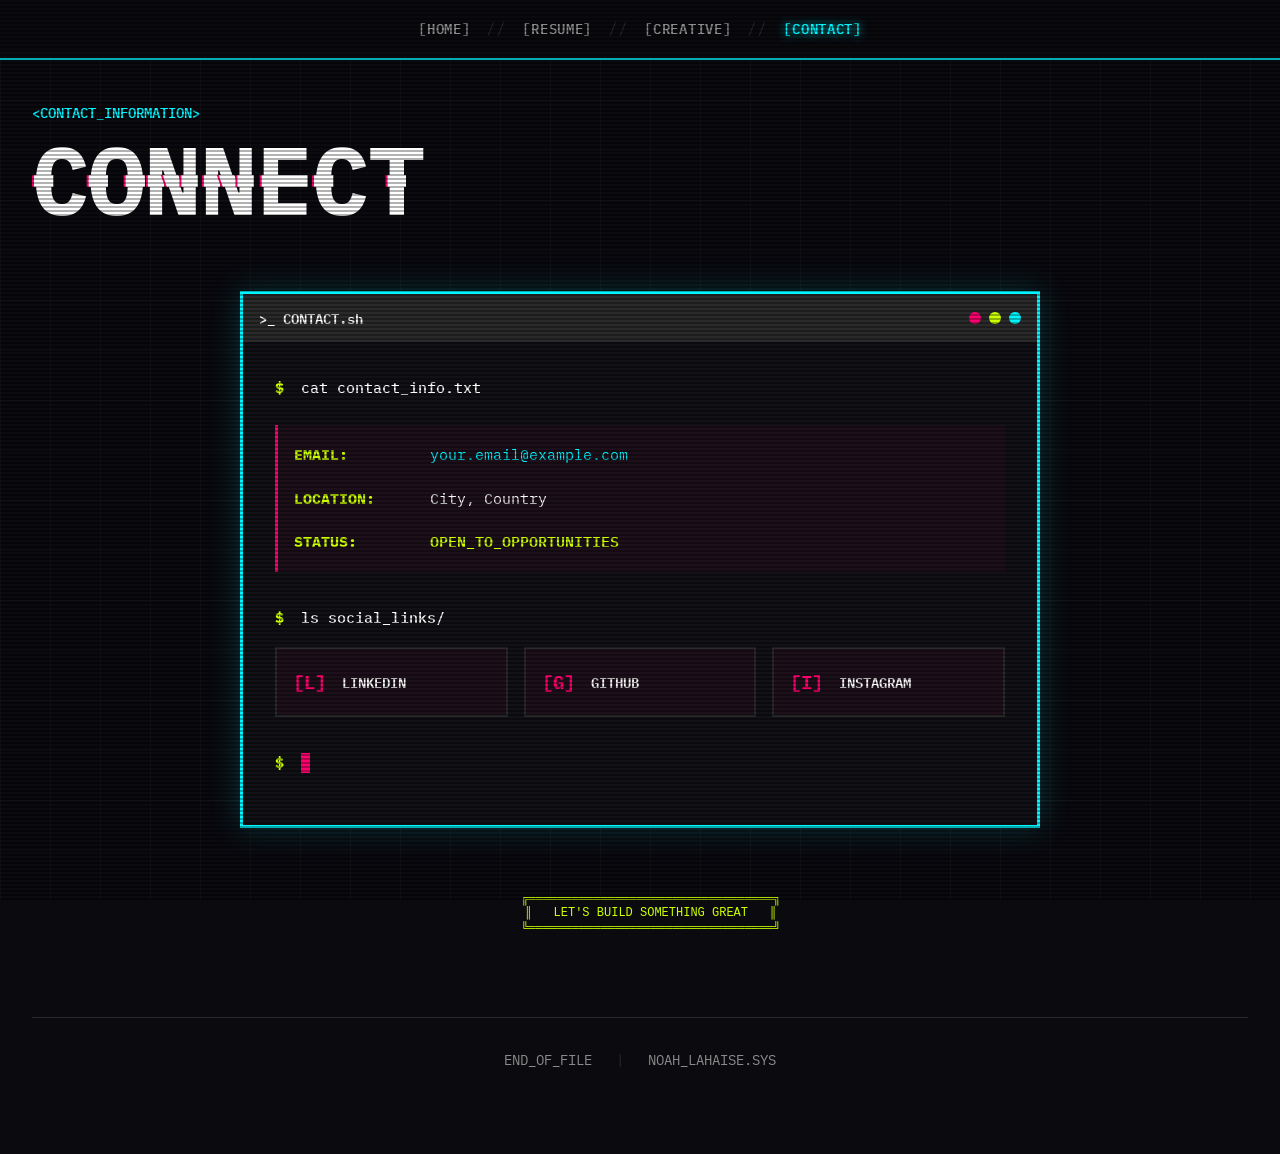
==== contact.html @ 426ea219 "Complete website redesign with Glitch Brutalism aesthetic DESIGN DIRECTION: - Bold fusion of brutali" ====
<!DOCTYPE html>
<html lang="en">
<head>
    <meta charset="UTF-8">
    <meta name="viewport" content="width=device-width, initial-scale=1.0">
    <meta name="description" content="Contact - Noah LaHaise">
    <title>CONTACT.SYS // NOAH_LAHAISE</title>
    <link rel="stylesheet" href="css/style.css">
    <link rel="preconnect" href="https://fonts.googleapis.com">
    <link rel="preconnect" href="https://fonts.gstatic.com" crossorigin>
    <link href="https://fonts.googleapis.com/css2?family=IBM+Plex+Mono:wght@400;500;600;700&display=swap" rel="stylesheet">
</head>
<body class="contact-page">
    <!-- Scanline Overlay -->
    <div class="scanlines"></div>

    <!-- Grid Background -->
    <div class="grid-bg"></div>

    <!-- Navigation Bar -->
    <nav class="top-nav">
        <a href="index.html" class="nav-link">[HOME]</a>
        <span class="nav-sep">//</span>
        <a href="resume.html" class="nav-link">[RESUME]</a>
        <span class="nav-sep">//</span>
        <a href="creative.html" class="nav-link">[CREATIVE]</a>
        <span class="nav-sep">//</span>
        <a href="contact.html" class="nav-link active">[CONTACT]</a>
    </nav>

    <!-- Main Content -->
    <main class="main-container">
        <!-- Page Header -->
        <header class="page-header">
            <div class="header-tag">&lt;CONTACT_INFORMATION&gt;</div>
            <h1 class="page-title glitch-text" data-text="CONNECT">CONNECT</h1>
        </header>

        <!-- Contact Terminal -->
        <section class="contact-terminal">
            <div class="terminal-window">
                <div class="terminal-bar">
                    <span class="terminal-title">&gt;_ CONTACT.sh</span>
                    <div class="terminal-dots">
                        <span></span><span></span><span></span>
                    </div>
                </div>

                <div class="terminal-body">
                    <div class="terminal-line">
                        <span class="prompt">$</span>
                        <span class="command">cat contact_info.txt</span>
                    </div>

                    <div class="contact-data">
                        <div class="data-line">
                            <span class="data-key">EMAIL:</span>
                            <a href="mailto:your.email@example.com" class="data-value link-hover">your.email@example.com</a>
                        </div>

                        <div class="data-line">
                            <span class="data-key">LOCATION:</span>
                            <span class="data-value">City, Country</span>
                        </div>

                        <div class="data-line">
                            <span class="data-key">STATUS:</span>
                            <span class="data-value status-active">OPEN_TO_OPPORTUNITIES</span>
                        </div>
                    </div>

                    <div class="terminal-line spacing">
                        <span class="prompt">$</span>
                        <span class="command">ls social_links/</span>
                    </div>

                    <div class="social-grid">
                        <a href="#" class="social-item">
                            <span class="social-icon">[L]</span>
                            <span class="social-name">LINKEDIN</span>
                        </a>
                        <a href="#" class="social-item">
                            <span class="social-icon">[G]</span>
                            <span class="social-name">GITHUB</span>
                        </a>
                        <a href="#" class="social-item">
                            <span class="social-icon">[I]</span>
                            <span class="social-name">INSTAGRAM</span>
                        </a>
                    </div>

                    <div class="terminal-line spacing">
                        <span class="prompt">$</span>
                        <span class="blinking-cursor">█</span>
                    </div>
                </div>
            </div>
        </section>

        <!-- ASCII Art Footer -->
        <div class="contact-ascii">
            <pre>
   ╔══════════════════════════════════╗
   ║   LET'S BUILD SOMETHING GREAT   ║
   ╚══════════════════════════════════╝
            </pre>
        </div>

        <!-- Footer -->
        <footer class="footer-minimal">
            <span class="footer-text">END_OF_FILE</span>
            <span class="footer-separator">|</span>
            <span class="footer-text">NOAH_LAHAISE.SYS</span>
        </footer>
    </main>

    <script src="js/glitch.js"></script>
    <script src="js/main.js"></script>
</body>
</html>
---- css/style.css ----
/* ============================================
   GLITCH BRUTALISM PORTFOLIO
   Design System: Terminal Aesthetic + Neon Accents
   ============================================ */

/* === RESET & BASE === */
* {
    margin: 0;
    padding: 0;
    box-sizing: border-box;
}

:root {
    /* Neon Color Palette */
    --neon-pink: #FF006E;
    --neon-cyan: #00F5FF;
    --neon-lime: #CCFF00;
    --neon-purple: #9D4EDD;

    /* Base Colors */
    --bg-black: #0a0a0f;
    --bg-dark: #111116;
    --text-white: #FFFFFF;
    --text-gray: #8B8B8B;
    --border-gray: #2A2A2A;

    /* Typography */
    --font-mono: 'IBM Plex Mono', 'Courier New', monospace;
}

html {
    scroll-behavior: smooth;
}

body {
    font-family: var(--font-mono);
    background: var(--bg-black);
    color: var(--text-white);
    line-height: 1.6;
    overflow-x: hidden;
    position: relative;
}

/* === SCANLINE OVERLAY === */
.scanlines {
    position: fixed;
    top: 0;
    left: 0;
    width: 100%;
    height: 100%;
    pointer-events: none;
    z-index: 9999;
    background: linear-gradient(
        to bottom,
        transparent 50%,
        rgba(0, 0, 0, 0.3) 51%
    );
    background-size: 100% 4px;
    animation: scanlineMove 0.5s linear infinite;
}

@keyframes scanlineMove {
    0% { background-position: 0 0; }
    100% { background-position: 0 4px; }
}

/* === GRID BACKGROUND === */
.grid-bg {
    position: fixed;
    top: 0;
    left: 0;
    width: 100%;
    height: 100%;
    z-index: -1;
    background-image:
        linear-gradient(var(--border-gray) 1px, transparent 1px),
        linear-gradient(90deg, var(--border-gray) 1px, transparent 1px);
    background-size: 50px 50px;
    opacity: 0.3;
}

/* === PARTICLES CANVAS === */
#particles {
    position: fixed;
    top: 0;
    left: 0;
    width: 100%;
    height: 100%;
    z-index: -1;
    opacity: 0.4;
}

/* === GLITCH TEXT EFFECT === */
.glitch-text {
    position: relative;
    font-weight: 700;
    letter-spacing: -0.02em;
    animation: glitch-skew 3s infinite;
}

.glitch-text::before,
.glitch-text::after {
    content: attr(data-text);
    position: absolute;
    top: 0;
    left: 0;
    width: 100%;
    height: 100%;
}

.glitch-text::before {
    left: 2px;
    text-shadow: -2px 0 var(--neon-cyan);
    clip: rect(44px, 450px, 56px, 0);
    animation: glitch-anim 5s infinite linear alternate-reverse;
}

.glitch-text::after {
    left: -2px;
    text-shadow: -2px 0 var(--neon-pink);
    clip: rect(44px, 450px, 56px, 0);
    animation: glitch-anim2 5s infinite linear alternate-reverse;
}

@keyframes glitch-anim {
    0% { clip: rect(20px, 9999px, 80px, 0); }
    5% { clip: rect(30px, 9999px, 90px, 0); }
    10% { clip: rect(10px, 9999px, 100px, 0); }
    15% { clip: rect(50px, 9999px, 60px, 0); }
    20% { clip: rect(70px, 9999px, 30px, 0); }
    25% { clip: rect(40px, 9999px, 85px, 0); }
    30% { clip: rect(90px, 9999px, 20px, 0); }
    35% { clip: rect(15px, 9999px, 95px, 0); }
    40% { clip: rect(75px, 9999px, 45px, 0); }
    45% { clip: rect(25px, 9999px, 70px, 0); }
    50% { clip: rect(60px, 9999px, 15px, 0); }
    55% { clip: rect(35px, 9999px, 80px, 0); }
    60% { clip: rect(85px, 9999px, 25px, 0); }
    65% { clip: rect(5px, 9999px, 95px, 0); }
    70% { clip: rect(65px, 9999px, 40px, 0); }
    75% { clip: rect(45px, 9999px, 75px, 0); }
    80% { clip: rect(95px, 9999px, 10px, 0); }
    85% { clip: rect(55px, 9999px, 50px, 0); }
    90% { clip: rect(20px, 9999px, 85px, 0); }
    95% { clip: rect(80px, 9999px, 35px, 0); }
    100% { clip: rect(10px, 9999px, 90px, 0); }
}

@keyframes glitch-anim2 {
    0% { clip: rect(80px, 9999px, 10px, 0); }
    5% { clip: rect(50px, 9999px, 70px, 0); }
    10% { clip: rect(90px, 9999px, 30px, 0); }
    15% { clip: rect(20px, 9999px, 85px, 0); }
    20% { clip: rect(60px, 9999px, 45px, 0); }
    25% { clip: rect(35px, 9999px, 75px, 0); }
    30% { clip: rect(75px, 9999px, 20px, 0); }
    35% { clip: rect(40px, 9999px, 65px, 0); }
    40% { clip: rect(10px, 9999px, 95px, 0); }
    45% { clip: rect(70px, 9999px, 35px, 0); }
    50% { clip: rect(25px, 9999px, 80px, 0); }
    55% { clip: rect(85px, 9999px, 15px, 0); }
    60% { clip: rect(45px, 9999px, 60px, 0); }
    65% { clip: rect(95px, 9999px, 25px, 0); }
    70% { clip: rect(30px, 9999px, 70px, 0); }
    75% { clip: rect(65px, 9999px, 40px, 0); }
    80% { clip: rect(15px, 9999px, 90px, 0); }
    85% { clip: rect(55px, 9999px, 50px, 0); }
    90% { clip: rect(85px, 9999px, 20px, 0); }
    95% { clip: rect(40px, 9999px, 75px, 0); }
    100% { clip: rect(70px, 9999px, 30px, 0); }
}

@keyframes glitch-skew {
    0% { transform: skew(0deg); }
    10% { transform: skew(0deg); }
    15% { transform: skew(-2deg); }
    20% { transform: skew(0deg); }
    95% { transform: skew(0deg); }
    96% { transform: skew(1deg); }
    97% { transform: skew(-1deg); }
    98% { transform: skew(2deg); }
    99%, 100% { transform: skew(0deg); }
}

/* === NAVIGATION === */
.top-nav {
    position: fixed;
    top: 0;
    left: 0;
    width: 100%;
    background: rgba(10, 10, 15, 0.95);
    border-bottom: 2px solid var(--neon-cyan);
    padding: 1rem 2rem;
    z-index: 1000;
    backdrop-filter: blur(10px);
    display: flex;
    justify-content: center;
    gap: 1rem;
    flex-wrap: wrap;
}

.nav-link {
    color: var(--text-gray);
    text-decoration: none;
    font-weight: 600;
    font-size: 0.9rem;
    transition: color 0.1s linear;
    letter-spacing: 0.05em;
}

.nav-link:hover {
    color: var(--neon-pink);
    text-shadow: 0 0 10px var(--neon-pink);
}

.nav-link.active {
    color: var(--neon-cyan);
    text-shadow: 0 0 10px var(--neon-cyan);
}

.nav-sep {
    color: var(--border-gray);
    user-select: none;
}

/* === MAIN CONTAINER === */
.main-container {
    max-width: 1400px;
    margin: 0 auto;
    padding: 100px 2rem 50px;
    min-height: 100vh;
}

/* === HOME PAGE === */

/* ASCII Header */
.ascii-header {
    text-align: center;
    margin-bottom: 3rem;
    animation: fadeInDown 0.6s ease-out;
}

.ascii-art {
    color: var(--neon-cyan);
    font-size: 0.75rem;
    line-height: 1.2;
    opacity: 0.7;
}

@keyframes fadeInDown {
    from {
        opacity: 0;
        transform: translateY(-20px);
    }
    to {
        opacity: 1;
        transform: translateY(0);
    }
}

/* Hero Section */
.hero {
    text-align: center;
    margin-bottom: 5rem;
    animation: fadeInUp 0.8s ease-out 0.2s backwards;
}

.hero h1 {
    font-size: clamp(3rem, 10vw, 8rem);
    line-height: 1;
    margin-bottom: 1.5rem;
    color: var(--text-white);
    font-weight: 700;
    letter-spacing: -0.03em;
}

.subtitle-container {
    display: flex;
    justify-content: center;
    align-items: center;
    gap: 1rem;
    margin-bottom: 3rem;
    flex-wrap: wrap;
}

.subtitle {
    font-size: clamp(1rem, 2vw, 1.5rem);
    color: var(--text-gray);
    font-weight: 500;
}

.glitch-subtitle:nth-child(1) {
    color: var(--neon-pink);
}

.glitch-subtitle:nth-child(3) {
    color: var(--neon-lime);
}

.separator {
    color: var(--neon-cyan);
    font-weight: 700;
}

@keyframes fadeInUp {
    from {
        opacity: 0;
        transform: translateY(30px);
    }
    to {
        opacity: 1;
        transform: translateY(0);
    }
}

/* Bio Terminal */
.bio-terminal {
    max-width: 900px;
    margin: 0 auto 4rem;
    background: var(--bg-dark);
    border: 2px solid var(--border-gray);
    box-shadow: 0 0 20px rgba(255, 0, 110, 0.1);
    animation: fadeInUp 1s ease-out 0.4s backwards;
}

.terminal-header, .terminal-bar {
    background: var(--border-gray);
    padding: 0.75rem 1rem;
    display: flex;
    justify-content: space-between;
    align-items: center;
    border-bottom: 1px solid var(--border-gray);
}

.terminal-title {
    color: var(--text-white);
    font-size: 0.9rem;
    font-weight: 600;
}

.terminal-dots {
    display: flex;
    gap: 0.5rem;
}

.terminal-dots span {
    width: 12px;
    height: 12px;
    border-radius: 50%;
    background: var(--neon-pink);
}

.terminal-dots span:nth-child(2) {
    background: var(--neon-lime);
}

.terminal-dots span:nth-child(3) {
    background: var(--neon-cyan);
}

.terminal-content, .terminal-body {
    padding: 2rem;
    font-size: 0.95rem;
    line-height: 1.8;
}

.terminal-content p, .terminal-body p {
    margin-bottom: 1rem;
    color: var(--text-gray);
}

.prompt {
    color: var(--neon-lime);
    margin-right: 0.5rem;
    font-weight: 700;
}

.highlight {
    color: var(--neon-cyan);
    font-weight: 600;
}

.cursor-line {
    margin-top: 1.5rem;
}

.blinking-cursor {
    color: var(--neon-pink);
    animation: blink 1s step-end infinite;
}

@keyframes blink {
    0%, 50% { opacity: 1; }
    51%, 100% { opacity: 0; }
}

/* Navigation Grid */
.nav-grid {
    display: grid;
    grid-template-columns: repeat(auto-fit, minmax(320px, 1fr));
    gap: 2rem;
    margin-bottom: 4rem;
    animation: fadeInUp 1.2s ease-out 0.6s backwards;
}

.nav-block {
    background: var(--bg-dark);
    border: 3px solid var(--border-gray);
    padding: 2rem;
    position: relative;
    overflow: hidden;
    transition: all 0.2s linear;
    text-decoration: none;
    display: block;
}

.nav-block:hover {
    border-color: var(--neon-pink);
    transform: translate(-4px, -4px);
    box-shadow: 4px 4px 0 var(--neon-pink);
}

.nav-block:hover .block-glitch {
    opacity: 0.1;
}

.block-header {
    display: flex;
    justify-content: space-between;
    margin-bottom: 1.5rem;
    font-size: 0.85rem;
}

.block-number {
    color: var(--neon-cyan);
    font-weight: 700;
}

.block-status {
    color: var(--neon-lime);
    font-weight: 600;
}

.block-title {
    font-size: 2rem;
    line-height: 1.2;
    margin-bottom: 1rem;
    color: var(--text-white);
    font-weight: 700;
}

.block-desc {
    color: var(--text-gray);
    font-size: 0.95rem;
    margin-bottom: 2rem;
}

.block-footer {
    display: flex;
    justify-content: flex-end;
}

.block-cmd {
    color: var(--neon-pink);
    font-weight: 600;
    font-size: 0.9rem;
}

.block-glitch {
    position: absolute;
    top: 0;
    left: 0;
    width: 100%;
    height: 100%;
    background: linear-gradient(90deg, transparent 0%, var(--neon-cyan) 50%, transparent 100%);
    opacity: 0;
    transition: opacity 0.3s;
}

/* Footer */
.footer-minimal {
    text-align: center;
    padding: 2rem 0;
    border-top: 1px solid var(--border-gray);
    color: var(--text-gray);
    font-size: 0.85rem;
    margin-top: 4rem;
}

.footer-separator {
    margin: 0 1rem;
    color: var(--border-gray);
}

/* === RESUME PAGE === */

.page-header {
    margin-bottom: 4rem;
    animation: fadeInUp 0.6s ease-out;
}

.header-tag {
    color: var(--neon-cyan);
    font-size: 0.9rem;
    margin-bottom: 0.5rem;
    font-weight: 600;
}

.page-title {
    font-size: clamp(3rem, 8vw, 6rem);
    line-height: 1;
    color: var(--text-white);
    margin-bottom: 1rem;
}

/* Data Sections */
.data-section {
    margin-bottom: 4rem;
    animation: fadeInUp 0.8s ease-out backwards;
    animation-delay: calc(var(--index, 0) * 0.1s);
}

.data-section:nth-child(2) { --index: 1; }
.data-section:nth-child(3) { --index: 2; }
.data-section:nth-child(4) { --index: 3; }
.data-section:nth-child(5) { --index: 4; }

.section-label {
    display: flex;
    align-items: center;
    gap: 1rem;
    margin-bottom: 2rem;
}

.label-text {
    color: var(--neon-pink);
    font-weight: 700;
    font-size: 1.1rem;
    white-space: nowrap;
}

.label-counter {
    color: var(--neon-cyan);
    font-weight: 600;
    font-size: 0.9rem;
    white-space: nowrap;
}

.label-line {
    flex: 1;
    height: 2px;
    background: var(--border-gray);
}

/* Data Blocks */
.data-block {
    margin-bottom: 2.5rem;
    padding-left: 2rem;
    border-left: 2px solid var(--border-gray);
    position: relative;
}

.data-block::before {
    content: '';
    position: absolute;
    left: -5px;
    top: 0;
    width: 8px;
    height: 8px;
    background: var(--neon-cyan);
    transform: rotate(45deg);
}

.data-header {
    display: flex;
    justify-content: space-between;
    align-items: flex-start;
    margin-bottom: 0.75rem;
    flex-wrap: wrap;
    gap: 1rem;
}

.data-title {
    font-size: 1.3rem;
    color: var(--text-white);
    font-weight: 700;
}

.data-date {
    color: var(--neon-lime);
    font-size: 0.9rem;
    font-weight: 600;
}

.data-company {
    color: var(--neon-pink);
    font-size: 1.05rem;
    font-weight: 600;
    margin-bottom: 1rem;
}

.data-meta {
    color: var(--text-gray);
    margin-top: 0.5rem;
    font-size: 0.95rem;
}

.data-list {
    list-style: none;
    margin-top: 1rem;
}

.data-list li {
    margin-bottom: 0.75rem;
    color: var(--text-gray);
    display: flex;
    gap: 0.75rem;
}

.list-marker {
    color: var(--neon-cyan);
    font-weight: 700;
    flex-shrink: 0;
}

.data-description {
    color: var(--text-gray);
    margin-bottom: 1rem;
    line-height: 1.8;
}

.tech-stack {
    margin-top: 1rem;
    font-size: 0.95rem;
}

.tech-label {
    color: var(--text-white);
    font-weight: 700;
    margin-right: 0.5rem;
}

.tech-items {
    color: var(--neon-cyan);
    font-weight: 500;
}

.data-border {
    width: 50px;
    height: 2px;
    background: var(--neon-pink);
    margin-top: 1.5rem;
}

/* Skills Matrix */
.skills-matrix {
    display: grid;
    grid-template-columns: repeat(auto-fit, minmax(280px, 1fr));
    gap: 2rem;
    padding-left: 2rem;
}

.skill-col {
    background: var(--bg-dark);
    border: 2px solid var(--border-gray);
    padding: 1.5rem;
}

.skill-header {
    color: var(--neon-cyan);
    font-weight: 700;
    font-size: 1rem;
    margin-bottom: 1rem;
    border-bottom: 2px solid var(--border-gray);
    padding-bottom: 0.75rem;
}

.skill-tags {
    display: flex;
    flex-wrap: wrap;
    gap: 0.75rem;
}

.skill-tag {
    background: transparent;
    border: 1px solid var(--neon-pink);
    color: var(--neon-pink);
    padding: 0.4rem 0.8rem;
    font-size: 0.85rem;
    font-weight: 500;
    transition: all 0.2s linear;
}

.skill-tag:hover {
    background: var(--neon-pink);
    color: var(--bg-black);
    transform: translate(-2px, -2px);
    box-shadow: 2px 2px 0 var(--neon-cyan);
}

/* === CREATIVE PAGE === */

.gallery-section {
    margin-bottom: 5rem;
    animation: fadeInUp 0.8s ease-out backwards;
}

.gallery-section:nth-child(3) {
    animation-delay: 0.2s;
}

.gallery-container {
    position: relative;
    width: 100%;
    max-width: 1200px;
    aspect-ratio: 2 / 1;
    background: var(--bg-dark);
    border: 3px solid var(--border-gray);
    overflow: hidden;
}

.gallery-slide {
    position: absolute;
    top: 0;
    left: 0;
    width: 100%;
    height: 100%;
    opacity: 0;
    transition: opacity 0.3s linear;
    pointer-events: none;
}

.gallery-slide.active {
    opacity: 1;
    pointer-events: auto;
}

.gallery-slide img {
    width: 100%;
    height: 100%;
    object-fit: cover;
    display: block;
}

.slide-overlay {
    position: absolute;
    bottom: 0;
    left: 0;
    right: 0;
    background: linear-gradient(to top, rgba(10, 10, 15, 0.95) 0%, transparent 100%);
    padding: 2rem;
    transform: translateY(0);
    transition: transform 0.3s;
}

.gallery-slide:hover .slide-overlay {
    transform: translateY(0);
}

.overlay-content {
    position: relative;
    z-index: 2;
}

.overlay-title {
    font-size: 1.5rem;
    color: var(--neon-cyan);
    margin-bottom: 0.75rem;
    font-weight: 700;
}

.overlay-desc {
    color: var(--text-gray);
    font-size: 0.95rem;
    line-height: 1.6;
}

.overlay-glitch {
    position: absolute;
    top: 0;
    left: 0;
    right: 0;
    bottom: 0;
    background: var(--neon-pink);
    opacity: 0;
    mix-blend-mode: color;
    pointer-events: none;
}

.gallery-slide:hover .overlay-glitch {
    animation: glitchPulse 0.5s;
}

@keyframes glitchPulse {
    0%, 100% { opacity: 0; }
    50% { opacity: 0.1; }
}

/* Gallery Controls */
.gallery-arrow {
    position: absolute;
    top: 50%;
    transform: translateY(-50%);
    background: rgba(10, 10, 15, 0.8);
    border: 2px solid var(--neon-pink);
    color: var(--neon-pink);
    width: 50px;
    height: 50px;
    display: flex;
    align-items: center;
    justify-content: center;
    cursor: pointer;
    font-size: 1.5rem;
    font-weight: 700;
    transition: all 0.2s linear;
    z-index: 10;
}

.gallery-arrow:hover {
    background: var(--neon-pink);
    color: var(--bg-black);
    transform: translateY(-50%) scale(1.1);
}

.arrow-prev {
    left: 1rem;
}

.arrow-next {
    right: 1rem;
}

.gallery-indicators {
    position: absolute;
    bottom: 1rem;
    left: 50%;
    transform: translateX(-50%);
    display: flex;
    gap: 0.75rem;
    z-index: 10;
}

.indicator {
    width: 12px;
    height: 12px;
    background: var(--border-gray);
    border: 2px solid var(--neon-cyan);
    cursor: pointer;
    transition: all 0.2s linear;
}

.indicator:hover {
    background: var(--neon-cyan);
    transform: scale(1.2);
}

.indicator.active {
    background: var(--neon-cyan);
    box-shadow: 0 0 10px var(--neon-cyan);
}

/* === CONTACT PAGE === */

.contact-terminal {
    max-width: 800px;
    margin: 0 auto 4rem;
    animation: fadeInUp 0.8s ease-out;
}

.terminal-window {
    background: var(--bg-dark);
    border: 3px solid var(--neon-cyan);
    box-shadow: 0 0 30px rgba(0, 245, 255, 0.2);
}

.terminal-line {
    margin-bottom: 1rem;
}

.terminal-line.spacing {
    margin-top: 2rem;
}

.command {
    color: var(--text-white);
    font-weight: 500;
}

.contact-data {
    margin: 1.5rem 0;
    padding: 1rem;
    border-left: 3px solid var(--neon-pink);
    background: rgba(255, 0, 110, 0.05);
}

.data-line {
    display: flex;
    gap: 1rem;
    margin-bottom: 1rem;
    align-items: baseline;
}

.data-line:last-child {
    margin-bottom: 0;
}

.data-key {
    color: var(--neon-lime);
    font-weight: 700;
    min-width: 120px;
}

.data-value {
    color: var(--text-white);
    flex: 1;
}

.link-hover {
    color: var(--neon-cyan);
    text-decoration: none;
    position: relative;
}

.link-hover:hover {
    text-shadow: 0 0 10px var(--neon-cyan);
}

.status-active {
    color: var(--neon-lime);
    font-weight: 600;
}

.social-grid {
    display: grid;
    grid-template-columns: repeat(auto-fit, minmax(180px, 1fr));
    gap: 1rem;
    margin: 1rem 0;
}

.social-item {
    display: flex;
    align-items: center;
    gap: 1rem;
    padding: 1rem;
    background: rgba(255, 0, 110, 0.05);
    border: 2px solid var(--border-gray);
    text-decoration: none;
    transition: all 0.2s linear;
}

.social-item:hover {
    border-color: var(--neon-pink);
    transform: translate(-3px, -3px);
    box-shadow: 3px 3px 0 var(--neon-pink);
}

.social-icon {
    color: var(--neon-pink);
    font-weight: 700;
    font-size: 1.2rem;
}

.social-name {
    color: var(--text-white);
    font-weight: 600;
    font-size: 0.9rem;
}

.contact-ascii {
    text-align: center;
    margin: 3rem 0;
    animation: fadeInUp 1s ease-out 0.4s backwards;
}

.contact-ascii pre {
    color: var(--neon-lime);
    font-size: 0.75rem;
    line-height: 1.2;
    display: inline-block;
}

/* === RESPONSIVE === */

@media (max-width: 768px) {
    .main-container {
        padding: 80px 1rem 30px;
    }

    .hero h1 {
        font-size: 3rem;
    }

    .subtitle-container {
        flex-direction: column;
        gap: 0.5rem;
    }

    .nav-grid {
        grid-template-columns: 1fr;
    }

    .skills-matrix {
        grid-template-columns: 1fr;
    }

    .gallery-container {
        aspect-ratio: 1 / 1;
    }

    .gallery-arrow {
        width: 40px;
        height: 40px;
        font-size: 1.2rem;
    }

    .data-header {
        flex-direction: column;
        gap: 0.5rem;
    }

    .page-title {
        font-size: 3rem;
    }

    .block-title {
        font-size: 1.5rem;
    }

    .data-line {
        flex-direction: column;
        gap: 0.25rem;
    }

    .data-key {
        min-width: auto;
    }

    .social-grid {
        grid-template-columns: 1fr;
    }
}

@media (max-width: 480px) {
    .top-nav {
        padding: 0.75rem 1rem;
        font-size: 0.8rem;
    }

    .terminal-content, .terminal-body {
        padding: 1rem;
        font-size: 0.85rem;
    }

    .ascii-art, .contact-ascii pre {
        font-size: 0.6rem;
    }

    .nav-block {
        padding: 1.5rem;
    }
}

/* === UTILITY CLASSES === */

.text-pink { color: var(--neon-pink); }
.text-cyan { color: var(--neon-cyan); }
.text-lime { color: var(--neon-lime); }
.text-purple { color: var(--neon-purple); }
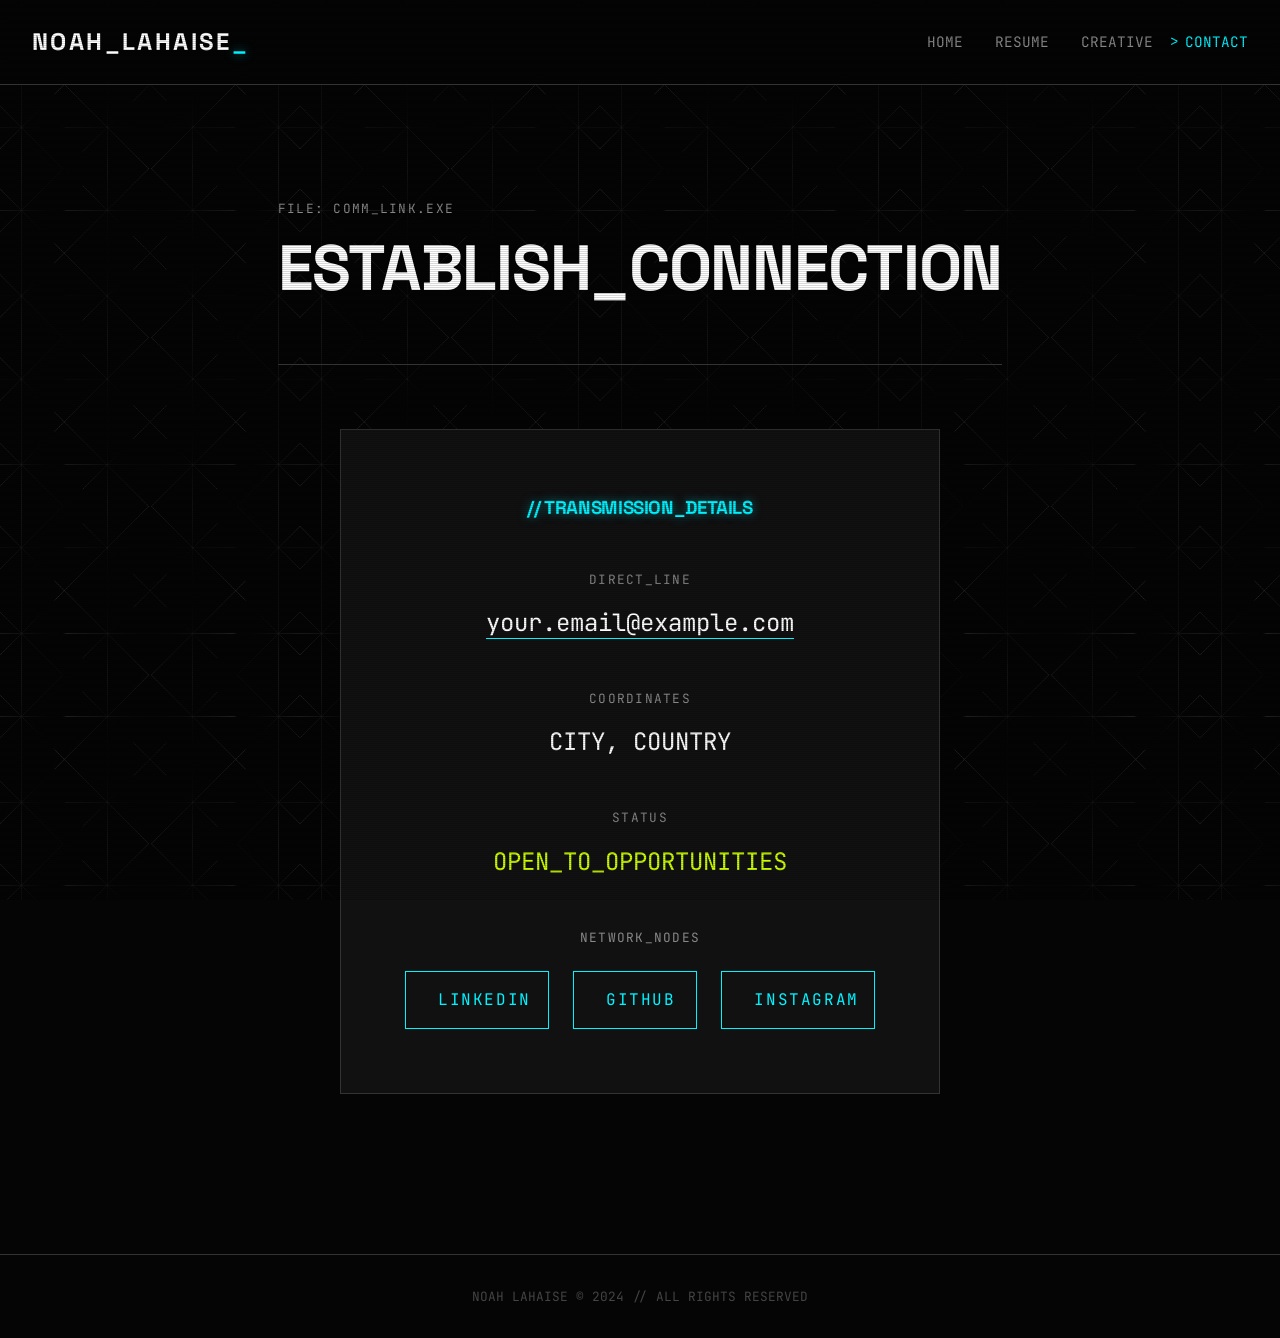
==== commit e86bfad8: "Gemini Website version" ====
--- a/contact.html
+++ b/contact.html
@@ -1,120 +1,85 @@
 <!DOCTYPE html>
 <html lang="en">
+
 <head>
     <meta charset="UTF-8">
     <meta name="viewport" content="width=device-width, initial-scale=1.0">
-    <meta name="description" content="Contact - Noah LaHaise">
-    <title>CONTACT.SYS // NOAH_LAHAISE</title>
+    <meta name="description" content="Noah LaHaise - Contact">
+    <title>CONTACT // NOAH LAHAISE</title>
     <link rel="stylesheet" href="css/style.css">
-    <link rel="preconnect" href="https://fonts.googleapis.com">
-    <link rel="preconnect" href="https://fonts.gstatic.com" crossorigin>
-    <link href="https://fonts.googleapis.com/css2?family=IBM+Plex+Mono:wght@400;500;600;700&display=swap" rel="stylesheet">
 </head>
-<body class="contact-page">
-    <!-- Scanline Overlay -->
-    <div class="scanlines"></div>
 
-    <!-- Grid Background -->
-    <div class="grid-bg"></div>
+<body>
+    <div class="bg-glitch"></div>
 
-    <!-- Navigation Bar -->
-    <nav class="top-nav">
-        <a href="index.html" class="nav-link">[HOME]</a>
-        <span class="nav-sep">//</span>
-        <a href="resume.html" class="nav-link">[RESUME]</a>
-        <span class="nav-sep">//</span>
-        <a href="creative.html" class="nav-link">[CREATIVE]</a>
-        <span class="nav-sep">//</span>
-        <a href="contact.html" class="nav-link active">[CONTACT]</a>
+    <!-- Navigation -->
+    <nav class="navbar">
+        <div class="container">
+            <div class="logo">
+                <a href="index.html">
+                    <h1>NOAH_LAHAISE<span class="text-neon">_</span></h1>
+                </a>
+            </div>
+            <ul class="nav-menu">
+                <li><a href="index.html" class="nav-link">Home</a></li>
+                <li><a href="resume.html" class="nav-link">Resume</a></li>
+                <li><a href="creative.html" class="nav-link">Creative</a></li>
+                <li><a href="contact.html" class="nav-link active">Contact</a></li>
+            </ul>
+        </div>
     </nav>
 
-    <!-- Main Content -->
-    <main class="main-container">
-        <!-- Page Header -->
-        <header class="page-header">
-            <div class="header-tag">&lt;CONTACT_INFORMATION&gt;</div>
-            <h1 class="page-title glitch-text" data-text="CONNECT">CONNECT</h1>
-        </header>
+    <section class="section">
+        <div class="container">
+            <header class="page-header">
+                <span class="mono-label">FILE: COMM_LINK.EXE</span>
+                <h2 class="page-title">ESTABLISH_CONNECTION</h2>
+            </header>
 
-        <!-- Contact Terminal -->
-        <section class="contact-terminal">
-            <div class="terminal-window">
-                <div class="terminal-bar">
-                    <span class="terminal-title">&gt;_ CONTACT.sh</span>
-                    <div class="terminal-dots">
-                        <span></span><span></span><span></span>
+            <div style="display: flex; justify-content: center; align-items: center; min-height: 40vh;">
+
+                <!-- Contact Info Centered -->
+                <div
+                    style="text-align: center; max-width: 600px; background: var(--bg-panel); padding: 4rem; border: 1px solid var(--border-light);">
+                    <h3 class="text-neon" style="margin-bottom: 3rem;">// TRANSMISSION_DETAILS</h3>
+
+                    <div style="margin-bottom: 3rem;">
+                        <p class="mono-label" style="margin-bottom: 1rem;">DIRECT_LINE</p>
+                        <a href="mailto:your.email@example.com" class="text-primary"
+                            style="font-size: 1.5rem; border-bottom: 1px solid var(--neon-cyan);">your.email@example.com</a>
+                    </div>
+
+                    <div style="margin-bottom: 3rem;">
+                        <p class="mono-label" style="margin-bottom: 1rem;">COORDINATES</p>
+                        <p class="text-primary" style="font-size: 1.5rem;">CITY, COUNTRY</p>
+                    </div>
+
+                    <div style="margin-bottom: 3rem;">
+                        <p class="mono-label" style="margin-bottom: 1rem;">STATUS</p>
+                        <p class="text-acid" style="font-size: 1.5rem;">OPEN_TO_OPPORTUNITIES</p>
+                    </div>
+
+                    <div>
+                        <p class="mono-label" style="margin-bottom: 1.5rem;">NETWORK_NODES</p>
+                        <div style="display: flex; gap: 1.5rem; justify-content: center;">
+                            <a href="#" class="btn-cyber">LINKEDIN</a>
+                            <a href="#" class="btn-cyber">GITHUB</a>
+                            <a href="#" class="btn-cyber">INSTAGRAM</a>
+                        </div>
                     </div>
                 </div>
 
-                <div class="terminal-body">
-                    <div class="terminal-line">
-                        <span class="prompt">$</span>
-                        <span class="command">cat contact_info.txt</span>
-                    </div>
+            </div>
+        </div>
+    </section>
 
-                    <div class="contact-data">
-                        <div class="data-line">
-                            <span class="data-key">EMAIL:</span>
-                            <a href="mailto:your.email@example.com" class="data-value link-hover">your.email@example.com</a>
-                        </div>
+    <footer class="footer">
+        <div class="container">
+            <p>NOAH LAHAISE © 2024 // ALL RIGHTS RESERVED</p>
+        </div>
+    </footer>
 
-                        <div class="data-line">
-                            <span class="data-key">LOCATION:</span>
-                            <span class="data-value">City, Country</span>
-                        </div>
-
-                        <div class="data-line">
-                            <span class="data-key">STATUS:</span>
-                            <span class="data-value status-active">OPEN_TO_OPPORTUNITIES</span>
-                        </div>
-                    </div>
-
-                    <div class="terminal-line spacing">
-                        <span class="prompt">$</span>
-                        <span class="command">ls social_links/</span>
-                    </div>
-
-                    <div class="social-grid">
-                        <a href="#" class="social-item">
-                            <span class="social-icon">[L]</span>
-                            <span class="social-name">LINKEDIN</span>
-                        </a>
-                        <a href="#" class="social-item">
-                            <span class="social-icon">[G]</span>
-                            <span class="social-name">GITHUB</span>
-                        </a>
-                        <a href="#" class="social-item">
-                            <span class="social-icon">[I]</span>
-                            <span class="social-name">INSTAGRAM</span>
-                        </a>
-                    </div>
-
-                    <div class="terminal-line spacing">
-                        <span class="prompt">$</span>
-                        <span class="blinking-cursor">█</span>
-                    </div>
-                </div>
-            </div>
-        </section>
-
-        <!-- ASCII Art Footer -->
-        <div class="contact-ascii">
-            <pre>
-   ╔══════════════════════════════════╗
-   ║   LET'S BUILD SOMETHING GREAT   ║
-   ╚══════════════════════════════════╝
-            </pre>
-        </div>
-
-        <!-- Footer -->
-        <footer class="footer-minimal">
-            <span class="footer-text">END_OF_FILE</span>
-            <span class="footer-separator">|</span>
-            <span class="footer-text">NOAH_LAHAISE.SYS</span>
-        </footer>
-    </main>
-
-    <script src="js/glitch.js"></script>
     <script src="js/main.js"></script>
 </body>
-</html>
+
+</html>
--- a/css/style.css
+++ b/css/style.css
@@ -1,101 +1,255 @@
-/* ============================================
-   GLITCH BRUTALISM PORTFOLIO
-   Design System: Terminal Aesthetic + Neon Accents
-   ============================================ */
-
-/* === RESET & BASE === */
+/* ======================
+   CYBER-BRUTALIST DESIGN SYSTEM
+   ====================== */
+
+@import url('https://fonts.googleapis.com/css2?family=JetBrains+Mono:wght@400;700&family=Space+Grotesk:wght@300;500;700&display=swap');
+
+:root {
+    /* Core Palette */
+    --void-black: #050505;
+    --deep-space: #0a0a0f;
+    --neon-cyan: #00f3ff;
+    --acid-green: #ccff00;
+    --electric-purple: #bc13fe;
+    --alert-red: #ff2a2a;
+
+    /* UI Colors */
+    --bg-primary: var(--void-black);
+    --bg-secondary: var(--deep-space);
+    --bg-panel: #111111;
+
+    --text-primary: #ffffff;
+    --text-secondary: #888888;
+    --text-dim: #444444;
+
+    --border-light: #333333;
+    --border-active: var(--neon-cyan);
+
+    /* Typography */
+    --font-display: 'Space Grotesk', sans-serif;
+    --font-mono: 'JetBrains Mono', monospace;
+
+    /* Spacing & Layout */
+    --grid-gap: 2rem;
+    --container-width: 1400px;
+
+    /* Effects */
+    --glow-cyan: 0 0 10px rgba(0, 243, 255, 0.5);
+    --glow-purple: 0 0 10px rgba(188, 19, 254, 0.5);
+    --scanline: linear-gradient(to bottom, rgba(255, 255, 255, 0), rgba(255, 255, 255, 0) 50%, rgba(0, 0, 0, 0.2) 50%, rgba(0, 0, 0, 0.2));
+}
+
+/* ======================
+   RESET & BASE
+   ====================== */
+
 * {
     margin: 0;
     padding: 0;
     box-sizing: border-box;
 }
 
-:root {
-    /* Neon Color Palette */
-    --neon-pink: #FF006E;
-    --neon-cyan: #00F5FF;
-    --neon-lime: #CCFF00;
-    --neon-purple: #9D4EDD;
-
-    /* Base Colors */
-    --bg-black: #0a0a0f;
-    --bg-dark: #111116;
-    --text-white: #FFFFFF;
-    --text-gray: #8B8B8B;
-    --border-gray: #2A2A2A;
-
-    /* Typography */
-    --font-mono: 'IBM Plex Mono', 'Courier New', monospace;
-}
-
-html {
-    scroll-behavior: smooth;
-}
-
 body {
-    font-family: var(--font-mono);
-    background: var(--bg-black);
-    color: var(--text-white);
-    line-height: 1.6;
+    background-color: var(--bg-primary);
+    color: var(--text-primary);
+    font-family: var(--font-mono);
+    line-height: 1.5;
     overflow-x: hidden;
     position: relative;
 }
 
-/* === SCANLINE OVERLAY === */
-.scanlines {
+/* Global Background */
+body::before {
+    content: "";
     position: fixed;
     top: 0;
     left: 0;
-    width: 100%;
-    height: 100%;
+    width: 100vw;
+    height: 100vh;
+    background-image: url('../assets/henlo2.gif');
+    background-repeat: repeat;
+    background-size: 300px;
+    /* Adjust size as needed */
+    opacity: 0.15;
+    /* Very dimmed */
+    z-index: -2;
     pointer-events: none;
-    z-index: 9999;
-    background: linear-gradient(
-        to bottom,
-        transparent 50%,
-        rgba(0, 0, 0, 0.3) 51%
-    );
-    background-size: 100% 4px;
-    animation: scanlineMove 0.5s linear infinite;
-}
-
-@keyframes scanlineMove {
-    0% { background-position: 0 0; }
-    100% { background-position: 0 4px; }
-}
-
-/* === GRID BACKGROUND === */
-.grid-bg {
+    filter: contrast(1.2) brightness(0.8);
+}
+
+/* Glitch Overlay for Background */
+.bg-glitch {
     position: fixed;
     top: 0;
     left: 0;
-    width: 100%;
-    height: 100%;
+    width: 100vw;
+    height: 100vh;
+    background-image: url('../assets/henlo2.gif');
+    background-repeat: repeat;
+    background-size: 300px;
+    opacity: 0.05;
     z-index: -1;
-    background-image:
-        linear-gradient(var(--border-gray) 1px, transparent 1px),
-        linear-gradient(90deg, var(--border-gray) 1px, transparent 1px);
-    background-size: 50px 50px;
-    opacity: 0.3;
-}
-
-/* === PARTICLES CANVAS === */
-#particles {
+    pointer-events: none;
+    mix-blend-mode: color-dodge;
+    animation: bg-glitch-anim 4s infinite steps(1);
+}
+
+@keyframes bg-glitch-anim {
+    0% {
+        transform: translate(0, 0);
+        opacity: 0.05;
+    }
+
+    2% {
+        transform: translate(-5px, 2px);
+        opacity: 0.1;
+    }
+
+    4% {
+        transform: translate(5px, -2px);
+        opacity: 0.05;
+    }
+
+    6% {
+        transform: translate(0, 0);
+        opacity: 0.05;
+    }
+
+    98% {
+        transform: translate(0, 0);
+        opacity: 0.05;
+    }
+
+    99% {
+        transform: translate(5px, 5px);
+        opacity: 0.1;
+    }
+
+    100% {
+        transform: translate(0, 0);
+        opacity: 0.05;
+    }
+}
+
+/* Scanline Overlay */
+body::after {
+    content: "";
     position: fixed;
     top: 0;
     left: 0;
+    width: 100vw;
+    height: 100vh;
+    background: repeating-linear-gradient(0deg,
+            rgba(0, 0, 0, 0.15),
+            rgba(0, 0, 0, 0.15) 1px,
+            transparent 1px,
+            transparent 2px);
+    pointer-events: none;
+    z-index: 9999;
+}
+
+a {
+    text-decoration: none;
+    color: inherit;
+    transition: 0.2s ease;
+}
+
+ul {
+    list-style: none;
+}
+
+img {
+    max-width: 100%;
+    display: block;
+}
+
+.container {
+    max-width: var(--container-width);
+    margin: 0 auto;
+    padding: 0 2rem;
+}
+
+/* ======================
+   TYPOGRAPHY UTILITIES
+   ====================== */
+
+h1,
+h2,
+h3,
+h4,
+h5,
+h6 {
+    font-family: var(--font-display);
+    text-transform: uppercase;
+    letter-spacing: -0.02em;
+}
+
+.text-neon {
+    color: var(--neon-cyan);
+    text-shadow: var(--glow-cyan);
+}
+
+.text-acid {
+    color: var(--acid-green);
+}
+
+.text-purple {
+    color: var(--electric-purple);
+    text-shadow: var(--glow-purple);
+}
+
+.mono-label {
+    font-family: var(--font-mono);
+    font-size: 0.8rem;
+    text-transform: uppercase;
+    letter-spacing: 0.1em;
+    color: var(--text-secondary);
+}
+
+/* ======================
+   COMPONENTS
+   ====================== */
+
+/* Buttons */
+.btn-cyber {
+    display: inline-block;
+    padding: 1rem 2rem;
+    background: transparent;
+    border: 1px solid var(--neon-cyan);
+    color: var(--neon-cyan);
+    font-family: var(--font-mono);
+    text-transform: uppercase;
+    letter-spacing: 0.1em;
+    position: relative;
+    overflow: hidden;
+    cursor: pointer;
+    transition: all 0.3s;
+}
+
+.btn-cyber::before {
+    content: '';
+    position: absolute;
+    top: 0;
+    left: -100%;
     width: 100%;
     height: 100%;
+    background: var(--neon-cyan);
+    transition: all 0.3s;
     z-index: -1;
-    opacity: 0.4;
-}
-
-/* === GLITCH TEXT EFFECT === */
+}
+
+.btn-cyber:hover {
+    color: var(--bg-primary);
+    box-shadow: var(--glow-cyan);
+}
+
+.btn-cyber:hover::before {
+    left: 0;
+}
+
+/* Glitch Effect (Simple CSS only version) */
 .glitch-text {
     position: relative;
-    font-weight: 700;
-    letter-spacing: -0.02em;
-    animation: glitch-skew 3s infinite;
 }
 
 .glitch-text::before,
@@ -106,963 +260,443 @@
     left: 0;
     width: 100%;
     height: 100%;
+    background: var(--bg-primary);
 }
 
 .glitch-text::before {
     left: 2px;
-    text-shadow: -2px 0 var(--neon-cyan);
-    clip: rect(44px, 450px, 56px, 0);
-    animation: glitch-anim 5s infinite linear alternate-reverse;
+    text-shadow: -1px 0 var(--alert-red);
+    clip: rect(24px, 550px, 90px, 0);
+    animation: glitch-anim-2 3s infinite linear alternate-reverse;
 }
 
 .glitch-text::after {
     left: -2px;
-    text-shadow: -2px 0 var(--neon-pink);
-    clip: rect(44px, 450px, 56px, 0);
-    animation: glitch-anim2 5s infinite linear alternate-reverse;
+    text-shadow: -1px 0 var(--neon-cyan);
+    clip: rect(85px, 550px, 140px, 0);
+    animation: glitch-anim 2.5s infinite linear alternate-reverse;
 }
 
 @keyframes glitch-anim {
-    0% { clip: rect(20px, 9999px, 80px, 0); }
-    5% { clip: rect(30px, 9999px, 90px, 0); }
-    10% { clip: rect(10px, 9999px, 100px, 0); }
-    15% { clip: rect(50px, 9999px, 60px, 0); }
-    20% { clip: rect(70px, 9999px, 30px, 0); }
-    25% { clip: rect(40px, 9999px, 85px, 0); }
-    30% { clip: rect(90px, 9999px, 20px, 0); }
-    35% { clip: rect(15px, 9999px, 95px, 0); }
-    40% { clip: rect(75px, 9999px, 45px, 0); }
-    45% { clip: rect(25px, 9999px, 70px, 0); }
-    50% { clip: rect(60px, 9999px, 15px, 0); }
-    55% { clip: rect(35px, 9999px, 80px, 0); }
-    60% { clip: rect(85px, 9999px, 25px, 0); }
-    65% { clip: rect(5px, 9999px, 95px, 0); }
-    70% { clip: rect(65px, 9999px, 40px, 0); }
-    75% { clip: rect(45px, 9999px, 75px, 0); }
-    80% { clip: rect(95px, 9999px, 10px, 0); }
-    85% { clip: rect(55px, 9999px, 50px, 0); }
-    90% { clip: rect(20px, 9999px, 85px, 0); }
-    95% { clip: rect(80px, 9999px, 35px, 0); }
-    100% { clip: rect(10px, 9999px, 90px, 0); }
-}
-
-@keyframes glitch-anim2 {
-    0% { clip: rect(80px, 9999px, 10px, 0); }
-    5% { clip: rect(50px, 9999px, 70px, 0); }
-    10% { clip: rect(90px, 9999px, 30px, 0); }
-    15% { clip: rect(20px, 9999px, 85px, 0); }
-    20% { clip: rect(60px, 9999px, 45px, 0); }
-    25% { clip: rect(35px, 9999px, 75px, 0); }
-    30% { clip: rect(75px, 9999px, 20px, 0); }
-    35% { clip: rect(40px, 9999px, 65px, 0); }
-    40% { clip: rect(10px, 9999px, 95px, 0); }
-    45% { clip: rect(70px, 9999px, 35px, 0); }
-    50% { clip: rect(25px, 9999px, 80px, 0); }
-    55% { clip: rect(85px, 9999px, 15px, 0); }
-    60% { clip: rect(45px, 9999px, 60px, 0); }
-    65% { clip: rect(95px, 9999px, 25px, 0); }
-    70% { clip: rect(30px, 9999px, 70px, 0); }
-    75% { clip: rect(65px, 9999px, 40px, 0); }
-    80% { clip: rect(15px, 9999px, 90px, 0); }
-    85% { clip: rect(55px, 9999px, 50px, 0); }
-    90% { clip: rect(85px, 9999px, 20px, 0); }
-    95% { clip: rect(40px, 9999px, 75px, 0); }
-    100% { clip: rect(70px, 9999px, 30px, 0); }
-}
-
-@keyframes glitch-skew {
-    0% { transform: skew(0deg); }
-    10% { transform: skew(0deg); }
-    15% { transform: skew(-2deg); }
-    20% { transform: skew(0deg); }
-    95% { transform: skew(0deg); }
-    96% { transform: skew(1deg); }
-    97% { transform: skew(-1deg); }
-    98% { transform: skew(2deg); }
-    99%, 100% { transform: skew(0deg); }
-}
-
-/* === NAVIGATION === */
-.top-nav {
+    0% {
+        clip: rect(14px, 9999px, 127px, 0);
+    }
+
+    20% {
+        clip: rect(80px, 9999px, 22px, 0);
+    }
+
+    40% {
+        clip: rect(30px, 9999px, 88px, 0);
+    }
+
+    60% {
+        clip: rect(60px, 9999px, 10px, 0);
+    }
+
+    80% {
+        clip: rect(110px, 9999px, 50px, 0);
+    }
+
+    100% {
+        clip: rect(90px, 9999px, 140px, 0);
+    }
+}
+
+@keyframes glitch-anim-2 {
+    0% {
+        clip: rect(65px, 9999px, 110px, 0);
+    }
+
+    20% {
+        clip: rect(10px, 9999px, 90px, 0);
+    }
+
+    40% {
+        clip: rect(120px, 9999px, 20px, 0);
+    }
+
+    60% {
+        clip: rect(5px, 9999px, 60px, 0);
+    }
+
+    80% {
+        clip: rect(80px, 9999px, 10px, 0);
+    }
+
+    100% {
+        clip: rect(30px, 9999px, 130px, 0);
+    }
+}
+
+/* ======================
+   NAVIGATION
+   ====================== */
+
+.navbar {
     position: fixed;
     top: 0;
-    left: 0;
     width: 100%;
-    background: rgba(10, 10, 15, 0.95);
-    border-bottom: 2px solid var(--neon-cyan);
-    padding: 1rem 2rem;
+    padding: 1.5rem 0;
+    background: rgba(5, 5, 5, 0.9);
+    backdrop-filter: blur(10px);
+    border-bottom: 1px solid var(--border-light);
     z-index: 1000;
-    backdrop-filter: blur(10px);
-    display: flex;
-    justify-content: center;
-    gap: 1rem;
-    flex-wrap: wrap;
-}
-
-.nav-link {
-    color: var(--text-gray);
-    text-decoration: none;
-    font-weight: 600;
-    font-size: 0.9rem;
-    transition: color 0.1s linear;
-    letter-spacing: 0.05em;
-}
-
-.nav-link:hover {
-    color: var(--neon-pink);
-    text-shadow: 0 0 10px var(--neon-pink);
-}
-
-.nav-link.active {
-    color: var(--neon-cyan);
-    text-shadow: 0 0 10px var(--neon-cyan);
-}
-
-.nav-sep {
-    color: var(--border-gray);
-    user-select: none;
-}
-
-/* === MAIN CONTAINER === */
-.main-container {
-    max-width: 1400px;
-    margin: 0 auto;
-    padding: 100px 2rem 50px;
-    min-height: 100vh;
-}
-
-/* === HOME PAGE === */
-
-/* ASCII Header */
-.ascii-header {
-    text-align: center;
-    margin-bottom: 3rem;
-    animation: fadeInDown 0.6s ease-out;
-}
-
-.ascii-art {
-    color: var(--neon-cyan);
-    font-size: 0.75rem;
-    line-height: 1.2;
-    opacity: 0.7;
-}
-
-@keyframes fadeInDown {
-    from {
-        opacity: 0;
-        transform: translateY(-20px);
-    }
-    to {
-        opacity: 1;
-        transform: translateY(0);
-    }
-}
-
-/* Hero Section */
-.hero {
-    text-align: center;
-    margin-bottom: 5rem;
-    animation: fadeInUp 0.8s ease-out 0.2s backwards;
-}
-
-.hero h1 {
-    font-size: clamp(3rem, 10vw, 8rem);
-    line-height: 1;
-    margin-bottom: 1.5rem;
-    color: var(--text-white);
-    font-weight: 700;
-    letter-spacing: -0.03em;
-}
-
-.subtitle-container {
-    display: flex;
-    justify-content: center;
-    align-items: center;
-    gap: 1rem;
-    margin-bottom: 3rem;
-    flex-wrap: wrap;
-}
-
-.subtitle {
-    font-size: clamp(1rem, 2vw, 1.5rem);
-    color: var(--text-gray);
-    font-weight: 500;
-}
-
-.glitch-subtitle:nth-child(1) {
-    color: var(--neon-pink);
-}
-
-.glitch-subtitle:nth-child(3) {
-    color: var(--neon-lime);
-}
-
-.separator {
-    color: var(--neon-cyan);
-    font-weight: 700;
-}
-
-@keyframes fadeInUp {
-    from {
-        opacity: 0;
-        transform: translateY(30px);
-    }
-    to {
-        opacity: 1;
-        transform: translateY(0);
-    }
-}
-
-/* Bio Terminal */
-.bio-terminal {
-    max-width: 900px;
-    margin: 0 auto 4rem;
-    background: var(--bg-dark);
-    border: 2px solid var(--border-gray);
-    box-shadow: 0 0 20px rgba(255, 0, 110, 0.1);
-    animation: fadeInUp 1s ease-out 0.4s backwards;
-}
-
-.terminal-header, .terminal-bar {
-    background: var(--border-gray);
-    padding: 0.75rem 1rem;
+}
+
+.navbar .container {
     display: flex;
     justify-content: space-between;
     align-items: center;
-    border-bottom: 1px solid var(--border-gray);
-}
-
-.terminal-title {
-    color: var(--text-white);
+}
+
+.logo h1 {
+    font-size: 1.5rem;
+    font-weight: 700;
+    color: var(--text-primary);
+    letter-spacing: 0.1em;
+}
+
+.nav-menu {
+    display: flex;
+    gap: 2rem;
+}
+
+.nav-link {
+    font-family: var(--font-mono);
     font-size: 0.9rem;
-    font-weight: 600;
-}
-
-.terminal-dots {
+    text-transform: uppercase;
+    color: var(--text-secondary);
+    position: relative;
+}
+
+.nav-link::before {
+    content: '>';
+    position: absolute;
+    left: -15px;
+    opacity: 0;
+    color: var(--neon-cyan);
+    transition: opacity 0.2s;
+}
+
+.nav-link:hover,
+.nav-link.active {
+    color: var(--neon-cyan);
+}
+
+.nav-link:hover::before,
+.nav-link.active::before {
+    opacity: 1;
+}
+
+/* ======================
+   LAYOUT SECTIONS
+   ====================== */
+
+.section {
+    padding: 6rem 0;
+    min-height: 100vh;
     display: flex;
-    gap: 0.5rem;
-}
-
-.terminal-dots span {
-    width: 12px;
-    height: 12px;
-    border-radius: 50%;
-    background: var(--neon-pink);
-}
-
-.terminal-dots span:nth-child(2) {
-    background: var(--neon-lime);
-}
-
-.terminal-dots span:nth-child(3) {
-    background: var(--neon-cyan);
-}
-
-.terminal-content, .terminal-body {
-    padding: 2rem;
-    font-size: 0.95rem;
-    line-height: 1.8;
-}
-
-.terminal-content p, .terminal-body p {
+    flex-direction: column;
+    justify-content: center;
+}
+
+.page-header {
+    margin-top: 100px;
+    margin-bottom: 4rem;
+    border-bottom: 1px solid var(--border-light);
+    padding-bottom: 2rem;
+}
+
+.page-title {
+    font-size: 4rem;
     margin-bottom: 1rem;
-    color: var(--text-gray);
-}
-
-.prompt {
-    color: var(--neon-lime);
-    margin-right: 0.5rem;
-    font-weight: 700;
-}
-
-.highlight {
-    color: var(--neon-cyan);
-    font-weight: 600;
-}
-
-.cursor-line {
-    margin-top: 1.5rem;
-}
-
-.blinking-cursor {
-    color: var(--neon-pink);
-    animation: blink 1s step-end infinite;
-}
-
-@keyframes blink {
-    0%, 50% { opacity: 1; }
-    51%, 100% { opacity: 0; }
-}
-
-/* Navigation Grid */
-.nav-grid {
-    display: grid;
-    grid-template-columns: repeat(auto-fit, minmax(320px, 1fr));
-    gap: 2rem;
-    margin-bottom: 4rem;
-    animation: fadeInUp 1.2s ease-out 0.6s backwards;
-}
-
-.nav-block {
-    background: var(--bg-dark);
-    border: 3px solid var(--border-gray);
-    padding: 2rem;
+}
+
+/* ======================
+   HOME PAGE SPECIFIC
+   ====================== */
+
+.hero-section {
+    height: 100vh;
+    display: flex;
+    align-items: center;
     position: relative;
     overflow: hidden;
-    transition: all 0.2s linear;
-    text-decoration: none;
-    display: block;
-}
-
-.nav-block:hover {
-    border-color: var(--neon-pink);
-    transform: translate(-4px, -4px);
-    box-shadow: 4px 4px 0 var(--neon-pink);
-}
-
-.nav-block:hover .block-glitch {
-    opacity: 0.1;
-}
-
-.block-header {
-    display: flex;
-    justify-content: space-between;
-    margin-bottom: 1.5rem;
-    font-size: 0.85rem;
-}
-
-.block-number {
-    color: var(--neon-cyan);
-    font-weight: 700;
-}
-
-.block-status {
-    color: var(--neon-lime);
-    font-weight: 600;
-}
-
-.block-title {
-    font-size: 2rem;
-    line-height: 1.2;
-    margin-bottom: 1rem;
-    color: var(--text-white);
-    font-weight: 700;
-}
-
-.block-desc {
-    color: var(--text-gray);
-    font-size: 0.95rem;
-    margin-bottom: 2rem;
-}
-
-.block-footer {
-    display: flex;
-    justify-content: flex-end;
-}
-
-.block-cmd {
-    color: var(--neon-pink);
-    font-weight: 600;
-    font-size: 0.9rem;
-}
-
-.block-glitch {
+}
+
+/* Grid Background */
+.hero-grid {
     position: absolute;
     top: 0;
     left: 0;
     width: 100%;
     height: 100%;
-    background: linear-gradient(90deg, transparent 0%, var(--neon-cyan) 50%, transparent 100%);
-    opacity: 0;
-    transition: opacity 0.3s;
-}
-
-/* Footer */
-.footer-minimal {
-    text-align: center;
-    padding: 2rem 0;
-    border-top: 1px solid var(--border-gray);
-    color: var(--text-gray);
-    font-size: 0.85rem;
-    margin-top: 4rem;
-}
-
-.footer-separator {
-    margin: 0 1rem;
-    color: var(--border-gray);
-}
-
-/* === RESUME PAGE === */
-
-.page-header {
+    background-image:
+        linear-gradient(var(--border-light) 1px, transparent 1px),
+        linear-gradient(90deg, var(--border-light) 1px, transparent 1px);
+    background-size: 50px 50px;
+    opacity: 0.1;
+    z-index: -1;
+    perspective: 500px;
+    transform-style: preserve-3d;
+}
+
+.hero-content {
+    max-width: 1000px;
+    z-index: 1;
+}
+
+.hero-tag {
+    display: inline-block;
+    padding: 0.5rem 1rem;
+    border: 1px solid var(--acid-green);
+    color: var(--acid-green);
+    font-family: var(--font-mono);
+    margin-bottom: 2rem;
+    font-size: 0.9rem;
+}
+
+.hero-title {
+    font-size: 6rem;
+    line-height: 0.9;
+    margin-bottom: 2rem;
+    font-weight: 700;
+}
+
+.hero-bio {
+    font-size: 1.2rem;
+    color: var(--text-secondary);
+    max-width: 600px;
     margin-bottom: 4rem;
-    animation: fadeInUp 0.6s ease-out;
-}
-
-.header-tag {
+    border-left: 2px solid var(--electric-purple);
+    padding-left: 2rem;
+}
+
+.nav-cards {
+    display: grid;
+    grid-template-columns: repeat(3, 1fr);
+    /* Force 3 columns */
+    gap: 2rem;
+    align-items: stretch;
+    /* Ensure equal height */
+}
+
+@media (max-width: 900px) {
+    .nav-cards {
+        grid-template-columns: 1fr;
+        /* Stack on mobile */
+    }
+}
+
+.nav-card {
+    background: var(--bg-panel);
+    border: 1px solid var(--border-light);
+    padding: 2rem;
+    transition: all 0.3s;
+    position: relative;
+}
+
+.nav-card:hover {
+    border-color: var(--neon-cyan);
+    transform: translateY(-5px);
+}
+
+.nav-card h3 {
+    font-size: 1.5rem;
+    margin-bottom: 1rem;
+    color: var(--text-primary);
+}
+
+.nav-card p {
+    color: var(--text-secondary);
+    font-size: 0.9rem;
+    margin-bottom: 1.5rem;
+}
+
+.nav-card-arrow {
     color: var(--neon-cyan);
-    font-size: 0.9rem;
-    margin-bottom: 0.5rem;
-    font-weight: 600;
-}
-
-.page-title {
-    font-size: clamp(3rem, 8vw, 6rem);
-    line-height: 1;
-    color: var(--text-white);
-    margin-bottom: 1rem;
-}
-
-/* Data Sections */
-.data-section {
-    margin-bottom: 4rem;
-    animation: fadeInUp 0.8s ease-out backwards;
-    animation-delay: calc(var(--index, 0) * 0.1s);
-}
-
-.data-section:nth-child(2) { --index: 1; }
-.data-section:nth-child(3) { --index: 2; }
-.data-section:nth-child(4) { --index: 3; }
-.data-section:nth-child(5) { --index: 4; }
-
-.section-label {
-    display: flex;
-    align-items: center;
-    gap: 1rem;
-    margin-bottom: 2rem;
-}
-
-.label-text {
-    color: var(--neon-pink);
-    font-weight: 700;
-    font-size: 1.1rem;
-    white-space: nowrap;
-}
-
-.label-counter {
-    color: var(--neon-cyan);
-    font-weight: 600;
-    font-size: 0.9rem;
-    white-space: nowrap;
-}
-
-.label-line {
-    flex: 1;
-    height: 2px;
-    background: var(--border-gray);
-}
-
-/* Data Blocks */
-.data-block {
-    margin-bottom: 2.5rem;
+    font-size: 1.5rem;
+}
+
+/* ======================
+   RESUME PAGE
+   ====================== */
+
+.timeline {
+    border-left: 1px solid var(--border-light);
     padding-left: 2rem;
-    border-left: 2px solid var(--border-gray);
+    margin-left: 1rem;
+}
+
+.timeline-item {
+    margin-bottom: 3rem;
     position: relative;
 }
 
-.data-block::before {
+.timeline-item::before {
     content: '';
     position: absolute;
-    left: -5px;
-    top: 0;
-    width: 8px;
-    height: 8px;
+    left: -2.35rem;
+    top: 0.5rem;
+    width: 0.6rem;
+    height: 0.6rem;
     background: var(--neon-cyan);
-    transform: rotate(45deg);
-}
-
-.data-header {
+    box-shadow: var(--glow-cyan);
+}
+
+.timeline-date {
+    font-family: var(--font-mono);
+    color: var(--acid-green);
+    margin-bottom: 0.5rem;
+    display: block;
+}
+
+.timeline-title {
+    font-size: 1.5rem;
+    color: var(--text-primary);
+    margin-bottom: 0.5rem;
+}
+
+.timeline-company {
+    color: var(--text-secondary);
+    margin-bottom: 1rem;
+    font-family: var(--font-mono);
+}
+
+/* Skills */
+.skill-bar {
+    margin-bottom: 0.75rem;
+}
+
+.skill-info {
     display: flex;
     justify-content: space-between;
-    align-items: flex-start;
-    margin-bottom: 0.75rem;
-    flex-wrap: wrap;
-    gap: 1rem;
-}
-
-.data-title {
-    font-size: 1.3rem;
-    color: var(--text-white);
-    font-weight: 700;
-}
-
-.data-date {
-    color: var(--neon-lime);
+    margin-bottom: 0.5rem;
+    font-family: var(--font-mono);
     font-size: 0.9rem;
-    font-weight: 600;
-}
-
-.data-company {
-    color: var(--neon-pink);
-    font-size: 1.05rem;
-    font-weight: 600;
-    margin-bottom: 1rem;
-}
-
-.data-meta {
-    color: var(--text-gray);
-    margin-top: 0.5rem;
-    font-size: 0.95rem;
-}
-
-.data-list {
-    list-style: none;
-    margin-top: 1rem;
-}
-
-.data-list li {
-    margin-bottom: 0.75rem;
-    color: var(--text-gray);
-    display: flex;
-    gap: 0.75rem;
-}
-
-.list-marker {
+}
+
+.progress-bg {
+    height: 4px;
+    background: var(--border-light);
+    width: 100%;
+}
+
+.progress-fill {
+    height: 100%;
+    background: var(--electric-purple);
+    box-shadow: var(--glow-purple);
+}
+
+/* ======================
+   SLIDESHOW
+   ====================== */
+
+.slideshow-container {
+    max-width: 1000px;
+    position: relative;
+    margin: auto;
+    border: 1px solid var(--border-light);
+    background: var(--bg-panel);
+}
+
+.slide-caption {
+    position: absolute;
+    bottom: 0;
+    left: 0;
+    width: 100%;
+    padding: 2rem;
+    background: linear-gradient(to top, rgba(5, 5, 5, 0.95), transparent);
+}
+
+.slide-number {
     color: var(--neon-cyan);
-    font-weight: 700;
-    flex-shrink: 0;
-}
-
-.data-description {
-    color: var(--text-gray);
-    margin-bottom: 1rem;
-    line-height: 1.8;
-}
-
-.tech-stack {
-    margin-top: 1rem;
-    font-size: 0.95rem;
-}
-
-.tech-label {
-    color: var(--text-white);
-    font-weight: 700;
-    margin-right: 0.5rem;
-}
-
-.tech-items {
-    color: var(--neon-cyan);
-    font-weight: 500;
-}
-
-.data-border {
-    width: 50px;
-    height: 2px;
-    background: var(--neon-pink);
-    margin-top: 1.5rem;
-}
-
-/* Skills Matrix */
-.skills-matrix {
-    display: grid;
-    grid-template-columns: repeat(auto-fit, minmax(280px, 1fr));
-    gap: 2rem;
-    padding-left: 2rem;
-}
-
-.skill-col {
-    background: var(--bg-dark);
-    border: 2px solid var(--border-gray);
-    padding: 1.5rem;
-}
-
-.skill-header {
-    color: var(--neon-cyan);
-    font-weight: 700;
-    font-size: 1rem;
-    margin-bottom: 1rem;
-    border-bottom: 2px solid var(--border-gray);
-    padding-bottom: 0.75rem;
-}
-
-.skill-tags {
-    display: flex;
-    flex-wrap: wrap;
-    gap: 0.75rem;
-}
-
-.skill-tag {
-    background: transparent;
-    border: 1px solid var(--neon-pink);
-    color: var(--neon-pink);
-    padding: 0.4rem 0.8rem;
-    font-size: 0.85rem;
-    font-weight: 500;
-    transition: all 0.2s linear;
-}
-
-.skill-tag:hover {
-    background: var(--neon-pink);
-    color: var(--bg-black);
-    transform: translate(-2px, -2px);
-    box-shadow: 2px 2px 0 var(--neon-cyan);
-}
-
-/* === CREATIVE PAGE === */
-
-.gallery-section {
-    margin-bottom: 5rem;
-    animation: fadeInUp 0.8s ease-out backwards;
-}
-
-.gallery-section:nth-child(3) {
-    animation-delay: 0.2s;
-}
-
-.gallery-container {
-    position: relative;
-    width: 100%;
-    max-width: 1200px;
-    aspect-ratio: 2 / 1;
-    background: var(--bg-dark);
-    border: 3px solid var(--border-gray);
-    overflow: hidden;
-}
-
-.gallery-slide {
+    font-size: 12px;
+    padding: 8px 12px;
     position: absolute;
     top: 0;
     left: 0;
-    width: 100%;
-    height: 100%;
-    opacity: 0;
-    transition: opacity 0.3s linear;
-    pointer-events: none;
-}
-
-.gallery-slide.active {
-    opacity: 1;
-    pointer-events: auto;
-}
-
-.gallery-slide img {
-    width: 100%;
-    height: 100%;
-    object-fit: cover;
-    display: block;
-}
-
-.slide-overlay {
-    position: absolute;
-    bottom: 0;
-    left: 0;
-    right: 0;
-    background: linear-gradient(to top, rgba(10, 10, 15, 0.95) 0%, transparent 100%);
-    padding: 2rem;
-    transform: translateY(0);
-    transition: transform 0.3s;
-}
-
-.gallery-slide:hover .slide-overlay {
-    transform: translateY(0);
-}
-
-.overlay-content {
-    position: relative;
-    z-index: 2;
-}
-
-.overlay-title {
-    font-size: 1.5rem;
-    color: var(--neon-cyan);
-    margin-bottom: 0.75rem;
-    font-weight: 700;
-}
-
-.overlay-desc {
-    color: var(--text-gray);
-    font-size: 0.95rem;
-    line-height: 1.6;
-}
-
-.overlay-glitch {
-    position: absolute;
-    top: 0;
-    left: 0;
-    right: 0;
-    bottom: 0;
-    background: var(--neon-pink);
-    opacity: 0;
-    mix-blend-mode: color;
-    pointer-events: none;
-}
-
-.gallery-slide:hover .overlay-glitch {
-    animation: glitchPulse 0.5s;
-}
-
-@keyframes glitchPulse {
-    0%, 100% { opacity: 0; }
-    50% { opacity: 0.1; }
-}
-
-/* Gallery Controls */
-.gallery-arrow {
+    background: rgba(0, 0, 0, 0.8);
+    font-family: var(--font-mono);
+}
+
+/* Next & previous buttons */
+.prev,
+.next {
+    cursor: pointer;
     position: absolute;
     top: 50%;
-    transform: translateY(-50%);
-    background: rgba(10, 10, 15, 0.8);
-    border: 2px solid var(--neon-pink);
-    color: var(--neon-pink);
-    width: 50px;
-    height: 50px;
-    display: flex;
-    align-items: center;
-    justify-content: center;
+    width: auto;
+    padding: 16px;
+    margin-top: -22px;
+    color: var(--neon-cyan);
+    font-weight: bold;
+    font-size: 24px;
+    transition: 0.3s ease;
+    border-radius: 0 3px 3px 0;
+    user-select: none;
+    background: rgba(0, 0, 0, 0.5);
+}
+
+.next {
+    right: 0;
+    border-radius: 3px 0 0 3px;
+}
+
+.prev:hover,
+.next:hover {
+    background-color: rgba(0, 0, 0, 0.8);
+    color: var(--acid-green);
+}
+
+/* The dots/bullets/indicators */
+.dot {
     cursor: pointer;
-    font-size: 1.5rem;
-    font-weight: 700;
-    transition: all 0.2s linear;
-    z-index: 10;
-}
-
-.gallery-arrow:hover {
-    background: var(--neon-pink);
-    color: var(--bg-black);
-    transform: translateY(-50%) scale(1.1);
-}
-
-.arrow-prev {
-    left: 1rem;
-}
-
-.arrow-next {
-    right: 1rem;
-}
-
-.gallery-indicators {
-    position: absolute;
-    bottom: 1rem;
-    left: 50%;
-    transform: translateX(-50%);
-    display: flex;
-    gap: 0.75rem;
-    z-index: 10;
-}
-
-.indicator {
-    width: 12px;
-    height: 12px;
-    background: var(--border-gray);
-    border: 2px solid var(--neon-cyan);
-    cursor: pointer;
-    transition: all 0.2s linear;
-}
-
-.indicator:hover {
-    background: var(--neon-cyan);
-    transform: scale(1.2);
-}
-
-.indicator.active {
-    background: var(--neon-cyan);
-    box-shadow: 0 0 10px var(--neon-cyan);
-}
-
-/* === CONTACT PAGE === */
-
-.contact-terminal {
-    max-width: 800px;
-    margin: 0 auto 4rem;
-    animation: fadeInUp 0.8s ease-out;
-}
-
-.terminal-window {
-    background: var(--bg-dark);
-    border: 3px solid var(--neon-cyan);
-    box-shadow: 0 0 30px rgba(0, 245, 255, 0.2);
-}
-
-.terminal-line {
-    margin-bottom: 1rem;
-}
-
-.terminal-line.spacing {
-    margin-top: 2rem;
-}
-
-.command {
-    color: var(--text-white);
-    font-weight: 500;
-}
-
-.contact-data {
-    margin: 1.5rem 0;
-    padding: 1rem;
-    border-left: 3px solid var(--neon-pink);
-    background: rgba(255, 0, 110, 0.05);
-}
-
-.data-line {
-    display: flex;
-    gap: 1rem;
-    margin-bottom: 1rem;
-    align-items: baseline;
-}
-
-.data-line:last-child {
-    margin-bottom: 0;
-}
-
-.data-key {
-    color: var(--neon-lime);
-    font-weight: 700;
-    min-width: 120px;
-}
-
-.data-value {
-    color: var(--text-white);
-    flex: 1;
-}
-
-.link-hover {
-    color: var(--neon-cyan);
-    text-decoration: none;
-    position: relative;
-}
-
-.link-hover:hover {
-    text-shadow: 0 0 10px var(--neon-cyan);
-}
-
-.status-active {
-    color: var(--neon-lime);
-    font-weight: 600;
-}
-
-.social-grid {
-    display: grid;
-    grid-template-columns: repeat(auto-fit, minmax(180px, 1fr));
-    gap: 1rem;
-    margin: 1rem 0;
-}
-
-.social-item {
-    display: flex;
-    align-items: center;
-    gap: 1rem;
-    padding: 1rem;
-    background: rgba(255, 0, 110, 0.05);
-    border: 2px solid var(--border-gray);
-    text-decoration: none;
-    transition: all 0.2s linear;
-}
-
-.social-item:hover {
-    border-color: var(--neon-pink);
-    transform: translate(-3px, -3px);
-    box-shadow: 3px 3px 0 var(--neon-pink);
-}
-
-.social-icon {
-    color: var(--neon-pink);
-    font-weight: 700;
-    font-size: 1.2rem;
-}
-
-.social-name {
-    color: var(--text-white);
-    font-weight: 600;
-    font-size: 0.9rem;
-}
-
-.contact-ascii {
+    height: 10px;
+    width: 10px;
+    margin: 0 2px;
+    background-color: var(--border-light);
+    display: inline-block;
+    transition: background-color 0.3s ease;
+    clip-path: polygon(25% 0%, 100% 0%, 75% 100%, 0% 100%);
+    /* Cyber shape */
+}
+
+.active-dot,
+.dot:hover {
+    background-color: var(--neon-cyan);
+}
+
+/* Fading animation */
+.fade {
+    animation-name: fade;
+    animation-duration: 1.5s;
+}
+
+@keyframes fade {
+    from {
+        opacity: .4
+    }
+
+    to {
+        opacity: 1
+    }
+}
+
+/* ======================
+   FOOTER
+   ====================== */
+
+.footer {
+    border-top: 1px solid var(--border-light);
+    padding: 2rem 0;
     text-align: center;
-    margin: 3rem 0;
-    animation: fadeInUp 1s ease-out 0.4s backwards;
-}
-
-.contact-ascii pre {
-    color: var(--neon-lime);
-    font-size: 0.75rem;
-    line-height: 1.2;
-    display: inline-block;
-}
-
-/* === RESPONSIVE === */
-
-@media (max-width: 768px) {
-    .main-container {
-        padding: 80px 1rem 30px;
-    }
-
-    .hero h1 {
-        font-size: 3rem;
-    }
-
-    .subtitle-container {
-        flex-direction: column;
-        gap: 0.5rem;
-    }
-
-    .nav-grid {
-        grid-template-columns: 1fr;
-    }
-
-    .skills-matrix {
-        grid-template-columns: 1fr;
-    }
-
-    .gallery-container {
-        aspect-ratio: 1 / 1;
-    }
-
-    .gallery-arrow {
-        width: 40px;
-        height: 40px;
-        font-size: 1.2rem;
-    }
-
-    .data-header {
-        flex-direction: column;
-        gap: 0.5rem;
-    }
-
-    .page-title {
-        font-size: 3rem;
-    }
-
-    .block-title {
-        font-size: 1.5rem;
-    }
-
-    .data-line {
-        flex-direction: column;
-        gap: 0.25rem;
-    }
-
-    .data-key {
-        min-width: auto;
-    }
-
-    .social-grid {
-        grid-template-columns: 1fr;
-    }
-}
-
-@media (max-width: 480px) {
-    .top-nav {
-        padding: 0.75rem 1rem;
-        font-size: 0.8rem;
-    }
-
-    .terminal-content, .terminal-body {
-        padding: 1rem;
-        font-size: 0.85rem;
-    }
-
-    .ascii-art, .contact-ascii pre {
-        font-size: 0.6rem;
-    }
-
-    .nav-block {
-        padding: 1.5rem;
-    }
-}
-
-/* === UTILITY CLASSES === */
-
-.text-pink { color: var(--neon-pink); }
-.text-cyan { color: var(--neon-cyan); }
-.text-lime { color: var(--neon-lime); }
-.text-purple { color: var(--neon-purple); }
+    margin-top: 4rem;
+}
+
+.footer p {
+    font-family: var(--font-mono);
+    color: var(--text-dim);
+    font-size: 0.8rem;
+}
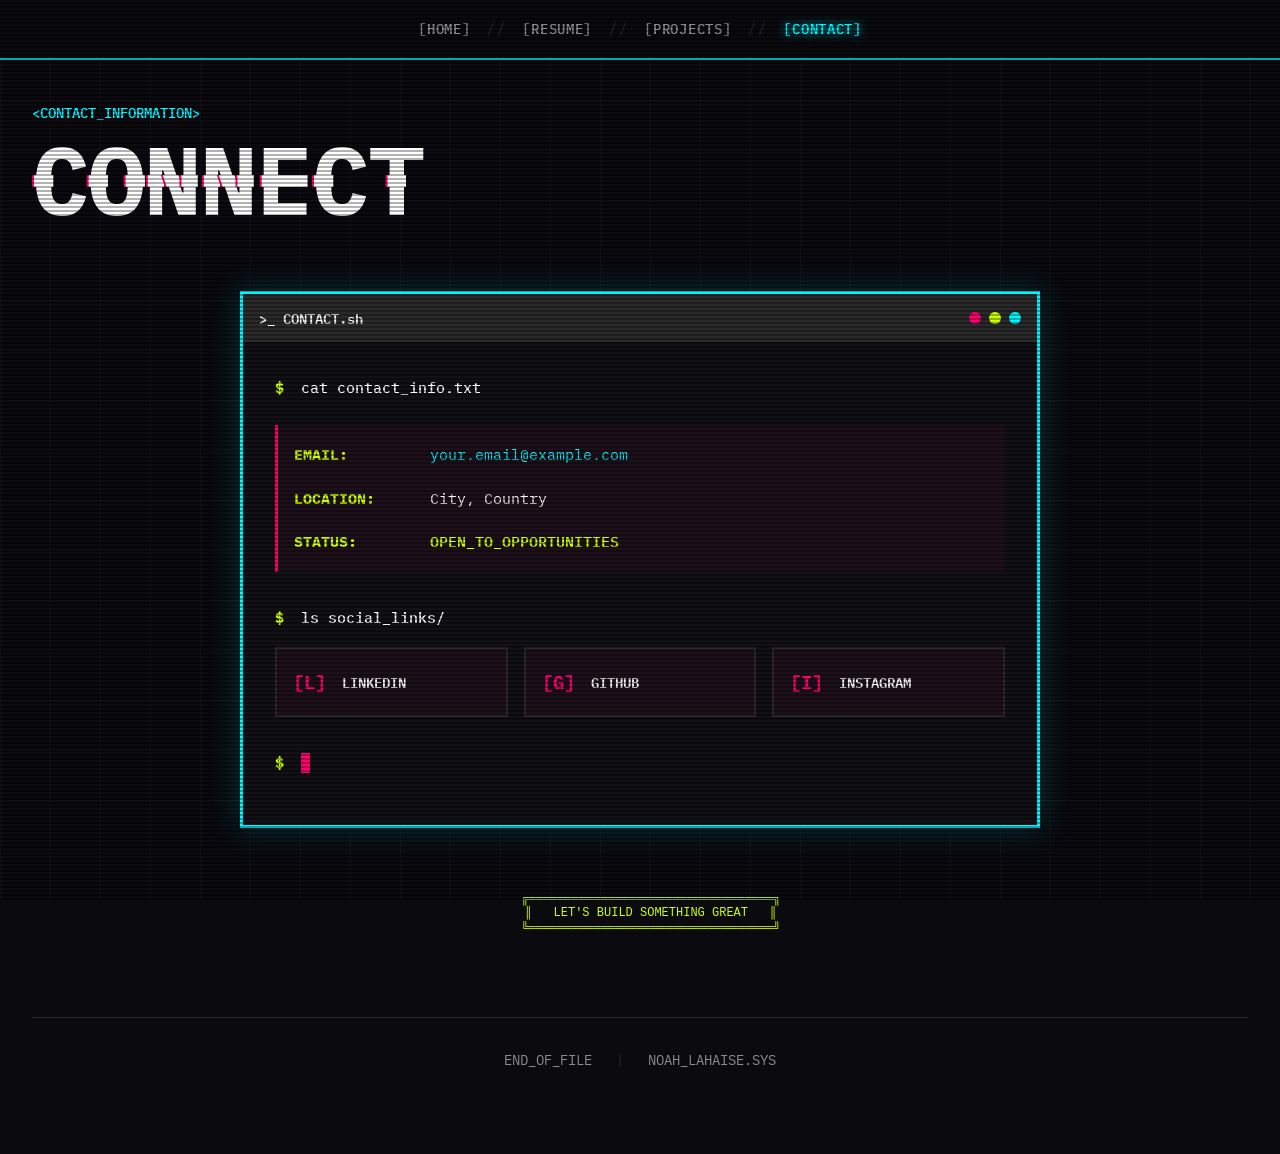
==== commit e1cd7816: "refactoring creative section" ====
--- a/contact.html
+++ b/contact.html
@@ -1,85 +1,120 @@
 <!DOCTYPE html>
 <html lang="en">
-
 <head>
     <meta charset="UTF-8">
     <meta name="viewport" content="width=device-width, initial-scale=1.0">
-    <meta name="description" content="Noah LaHaise - Contact">
-    <title>CONTACT // NOAH LAHAISE</title>
+    <meta name="description" content="Contact - Noah LaHaise">
+    <title>CONTACT.SYS // NOAH_LAHAISE</title>
     <link rel="stylesheet" href="css/style.css">
+    <link rel="preconnect" href="https://fonts.googleapis.com">
+    <link rel="preconnect" href="https://fonts.gstatic.com" crossorigin>
+    <link href="https://fonts.googleapis.com/css2?family=IBM+Plex+Mono:wght@400;500;600;700&display=swap" rel="stylesheet">
 </head>
+<body class="contact-page">
+    <!-- Scanline Overlay -->
+    <div class="scanlines"></div>
 
-<body>
-    <div class="bg-glitch"></div>
+    <!-- Grid Background -->
+    <div class="grid-bg"></div>
 
-    <!-- Navigation -->
-    <nav class="navbar">
-        <div class="container">
-            <div class="logo">
-                <a href="index.html">
-                    <h1>NOAH_LAHAISE<span class="text-neon">_</span></h1>
-                </a>
-            </div>
-            <ul class="nav-menu">
-                <li><a href="index.html" class="nav-link">Home</a></li>
-                <li><a href="resume.html" class="nav-link">Resume</a></li>
-                <li><a href="creative.html" class="nav-link">Creative</a></li>
-                <li><a href="contact.html" class="nav-link active">Contact</a></li>
-            </ul>
-        </div>
+    <!-- Navigation Bar -->
+    <nav class="top-nav">
+        <a href="index.html" class="nav-link">[HOME]</a>
+        <span class="nav-sep">//</span>
+        <a href="resume.html" class="nav-link">[RESUME]</a>
+        <span class="nav-sep">//</span>
+        <a href="creative.html" class="nav-link">[PROJECTS]</a>
+        <span class="nav-sep">//</span>
+        <a href="contact.html" class="nav-link active">[CONTACT]</a>
     </nav>
 
-    <section class="section">
-        <div class="container">
-            <header class="page-header">
-                <span class="mono-label">FILE: COMM_LINK.EXE</span>
-                <h2 class="page-title">ESTABLISH_CONNECTION</h2>
-            </header>
+    <!-- Main Content -->
+    <main class="main-container">
+        <!-- Page Header -->
+        <header class="page-header">
+            <div class="header-tag">&lt;CONTACT_INFORMATION&gt;</div>
+            <h1 class="page-title glitch-text" data-text="CONNECT">CONNECT</h1>
+        </header>
 
-            <div style="display: flex; justify-content: center; align-items: center; min-height: 40vh;">
-
-                <!-- Contact Info Centered -->
-                <div
-                    style="text-align: center; max-width: 600px; background: var(--bg-panel); padding: 4rem; border: 1px solid var(--border-light);">
-                    <h3 class="text-neon" style="margin-bottom: 3rem;">// TRANSMISSION_DETAILS</h3>
-
-                    <div style="margin-bottom: 3rem;">
-                        <p class="mono-label" style="margin-bottom: 1rem;">DIRECT_LINE</p>
-                        <a href="mailto:your.email@example.com" class="text-primary"
-                            style="font-size: 1.5rem; border-bottom: 1px solid var(--neon-cyan);">your.email@example.com</a>
-                    </div>
-
-                    <div style="margin-bottom: 3rem;">
-                        <p class="mono-label" style="margin-bottom: 1rem;">COORDINATES</p>
-                        <p class="text-primary" style="font-size: 1.5rem;">CITY, COUNTRY</p>
-                    </div>
-
-                    <div style="margin-bottom: 3rem;">
-                        <p class="mono-label" style="margin-bottom: 1rem;">STATUS</p>
-                        <p class="text-acid" style="font-size: 1.5rem;">OPEN_TO_OPPORTUNITIES</p>
-                    </div>
-
-                    <div>
-                        <p class="mono-label" style="margin-bottom: 1.5rem;">NETWORK_NODES</p>
-                        <div style="display: flex; gap: 1.5rem; justify-content: center;">
-                            <a href="#" class="btn-cyber">LINKEDIN</a>
-                            <a href="#" class="btn-cyber">GITHUB</a>
-                            <a href="#" class="btn-cyber">INSTAGRAM</a>
-                        </div>
+        <!-- Contact Terminal -->
+        <section class="contact-terminal">
+            <div class="terminal-window">
+                <div class="terminal-bar">
+                    <span class="terminal-title">&gt;_ CONTACT.sh</span>
+                    <div class="terminal-dots">
+                        <span></span><span></span><span></span>
                     </div>
                 </div>
 
+                <div class="terminal-body">
+                    <div class="terminal-line">
+                        <span class="prompt">$</span>
+                        <span class="command">cat contact_info.txt</span>
+                    </div>
+
+                    <div class="contact-data">
+                        <div class="data-line">
+                            <span class="data-key">EMAIL:</span>
+                            <a href="mailto:your.email@example.com" class="data-value link-hover">your.email@example.com</a>
+                        </div>
+
+                        <div class="data-line">
+                            <span class="data-key">LOCATION:</span>
+                            <span class="data-value">City, Country</span>
+                        </div>
+
+                        <div class="data-line">
+                            <span class="data-key">STATUS:</span>
+                            <span class="data-value status-active">OPEN_TO_OPPORTUNITIES</span>
+                        </div>
+                    </div>
+
+                    <div class="terminal-line spacing">
+                        <span class="prompt">$</span>
+                        <span class="command">ls social_links/</span>
+                    </div>
+
+                    <div class="social-grid">
+                        <a href="#" class="social-item">
+                            <span class="social-icon">[L]</span>
+                            <span class="social-name">LINKEDIN</span>
+                        </a>
+                        <a href="#" class="social-item">
+                            <span class="social-icon">[G]</span>
+                            <span class="social-name">GITHUB</span>
+                        </a>
+                        <a href="#" class="social-item">
+                            <span class="social-icon">[I]</span>
+                            <span class="social-name">INSTAGRAM</span>
+                        </a>
+                    </div>
+
+                    <div class="terminal-line spacing">
+                        <span class="prompt">$</span>
+                        <span class="blinking-cursor">█</span>
+                    </div>
+                </div>
             </div>
+        </section>
+
+        <!-- ASCII Art Footer -->
+        <div class="contact-ascii">
+            <pre>
+   ╔══════════════════════════════════╗
+   ║   LET'S BUILD SOMETHING GREAT   ║
+   ╚══════════════════════════════════╝
+            </pre>
         </div>
-    </section>
 
-    <footer class="footer">
-        <div class="container">
-            <p>NOAH LAHAISE © 2024 // ALL RIGHTS RESERVED</p>
-        </div>
-    </footer>
+        <!-- Footer -->
+        <footer class="footer-minimal">
+            <span class="footer-text">END_OF_FILE</span>
+            <span class="footer-separator">|</span>
+            <span class="footer-text">NOAH_LAHAISE.SYS</span>
+        </footer>
+    </main>
 
+    <script src="js/glitch.js"></script>
     <script src="js/main.js"></script>
 </body>
-
-</html>+</html>
--- a/css/style.css
+++ b/css/style.css
@@ -1,255 +1,101 @@
-/* ======================
-   CYBER-BRUTALIST DESIGN SYSTEM
-   ====================== */
-
-@import url('https://fonts.googleapis.com/css2?family=JetBrains+Mono:wght@400;700&family=Space+Grotesk:wght@300;500;700&display=swap');
-
-:root {
-    /* Core Palette */
-    --void-black: #050505;
-    --deep-space: #0a0a0f;
-    --neon-cyan: #00f3ff;
-    --acid-green: #ccff00;
-    --electric-purple: #bc13fe;
-    --alert-red: #ff2a2a;
-
-    /* UI Colors */
-    --bg-primary: var(--void-black);
-    --bg-secondary: var(--deep-space);
-    --bg-panel: #111111;
-
-    --text-primary: #ffffff;
-    --text-secondary: #888888;
-    --text-dim: #444444;
-
-    --border-light: #333333;
-    --border-active: var(--neon-cyan);
-
-    /* Typography */
-    --font-display: 'Space Grotesk', sans-serif;
-    --font-mono: 'JetBrains Mono', monospace;
-
-    /* Spacing & Layout */
-    --grid-gap: 2rem;
-    --container-width: 1400px;
-
-    /* Effects */
-    --glow-cyan: 0 0 10px rgba(0, 243, 255, 0.5);
-    --glow-purple: 0 0 10px rgba(188, 19, 254, 0.5);
-    --scanline: linear-gradient(to bottom, rgba(255, 255, 255, 0), rgba(255, 255, 255, 0) 50%, rgba(0, 0, 0, 0.2) 50%, rgba(0, 0, 0, 0.2));
-}
-
-/* ======================
-   RESET & BASE
-   ====================== */
-
+/* ============================================
+   GLITCH BRUTALISM PORTFOLIO
+   Design System: Terminal Aesthetic + Neon Accents
+   ============================================ */
+
+/* === RESET & BASE === */
 * {
     margin: 0;
     padding: 0;
     box-sizing: border-box;
 }
 
+:root {
+    /* Neon Color Palette */
+    --neon-pink: #FF006E;
+    --neon-cyan: #00F5FF;
+    --neon-lime: #CCFF00;
+    --neon-purple: #9D4EDD;
+
+    /* Base Colors */
+    --bg-black: #0a0a0f;
+    --bg-dark: #111116;
+    --text-white: #FFFFFF;
+    --text-gray: #8B8B8B;
+    --border-gray: #2A2A2A;
+
+    /* Typography */
+    --font-mono: 'IBM Plex Mono', 'Courier New', monospace;
+}
+
+html {
+    scroll-behavior: smooth;
+}
+
 body {
-    background-color: var(--bg-primary);
-    color: var(--text-primary);
     font-family: var(--font-mono);
-    line-height: 1.5;
+    background: var(--bg-black);
+    color: var(--text-white);
+    line-height: 1.6;
     overflow-x: hidden;
     position: relative;
 }
 
-/* Global Background */
-body::before {
-    content: "";
+/* === SCANLINE OVERLAY === */
+.scanlines {
     position: fixed;
     top: 0;
     left: 0;
-    width: 100vw;
-    height: 100vh;
-    background-image: url('../assets/henlo2.gif');
-    background-repeat: repeat;
-    background-size: 300px;
-    /* Adjust size as needed */
-    opacity: 0.15;
-    /* Very dimmed */
-    z-index: -2;
+    width: 100%;
+    height: 100%;
     pointer-events: none;
-    filter: contrast(1.2) brightness(0.8);
-}
-
-/* Glitch Overlay for Background */
-.bg-glitch {
+    z-index: 9999;
+    background: linear-gradient(
+        to bottom,
+        transparent 50%,
+        rgba(0, 0, 0, 0.3) 51%
+    );
+    background-size: 100% 4px;
+    animation: scanlineMove 0.5s linear infinite;
+}
+
+@keyframes scanlineMove {
+    0% { background-position: 0 0; }
+    100% { background-position: 0 4px; }
+}
+
+/* === GRID BACKGROUND === */
+.grid-bg {
     position: fixed;
     top: 0;
     left: 0;
-    width: 100vw;
-    height: 100vh;
-    background-image: url('../assets/henlo2.gif');
-    background-repeat: repeat;
-    background-size: 300px;
-    opacity: 0.05;
+    width: 100%;
+    height: 100%;
     z-index: -1;
-    pointer-events: none;
-    mix-blend-mode: color-dodge;
-    animation: bg-glitch-anim 4s infinite steps(1);
-}
-
-@keyframes bg-glitch-anim {
-    0% {
-        transform: translate(0, 0);
-        opacity: 0.05;
-    }
-
-    2% {
-        transform: translate(-5px, 2px);
-        opacity: 0.1;
-    }
-
-    4% {
-        transform: translate(5px, -2px);
-        opacity: 0.05;
-    }
-
-    6% {
-        transform: translate(0, 0);
-        opacity: 0.05;
-    }
-
-    98% {
-        transform: translate(0, 0);
-        opacity: 0.05;
-    }
-
-    99% {
-        transform: translate(5px, 5px);
-        opacity: 0.1;
-    }
-
-    100% {
-        transform: translate(0, 0);
-        opacity: 0.05;
-    }
-}
-
-/* Scanline Overlay */
-body::after {
-    content: "";
+    background-image:
+        linear-gradient(var(--border-gray) 1px, transparent 1px),
+        linear-gradient(90deg, var(--border-gray) 1px, transparent 1px);
+    background-size: 50px 50px;
+    opacity: 0.3;
+}
+
+/* === PARTICLES CANVAS === */
+#particles {
     position: fixed;
     top: 0;
     left: 0;
-    width: 100vw;
-    height: 100vh;
-    background: repeating-linear-gradient(0deg,
-            rgba(0, 0, 0, 0.15),
-            rgba(0, 0, 0, 0.15) 1px,
-            transparent 1px,
-            transparent 2px);
-    pointer-events: none;
-    z-index: 9999;
-}
-
-a {
-    text-decoration: none;
-    color: inherit;
-    transition: 0.2s ease;
-}
-
-ul {
-    list-style: none;
-}
-
-img {
-    max-width: 100%;
-    display: block;
-}
-
-.container {
-    max-width: var(--container-width);
-    margin: 0 auto;
-    padding: 0 2rem;
-}
-
-/* ======================
-   TYPOGRAPHY UTILITIES
-   ====================== */
-
-h1,
-h2,
-h3,
-h4,
-h5,
-h6 {
-    font-family: var(--font-display);
-    text-transform: uppercase;
-    letter-spacing: -0.02em;
-}
-
-.text-neon {
-    color: var(--neon-cyan);
-    text-shadow: var(--glow-cyan);
-}
-
-.text-acid {
-    color: var(--acid-green);
-}
-
-.text-purple {
-    color: var(--electric-purple);
-    text-shadow: var(--glow-purple);
-}
-
-.mono-label {
-    font-family: var(--font-mono);
-    font-size: 0.8rem;
-    text-transform: uppercase;
-    letter-spacing: 0.1em;
-    color: var(--text-secondary);
-}
-
-/* ======================
-   COMPONENTS
-   ====================== */
-
-/* Buttons */
-.btn-cyber {
-    display: inline-block;
-    padding: 1rem 2rem;
-    background: transparent;
-    border: 1px solid var(--neon-cyan);
-    color: var(--neon-cyan);
-    font-family: var(--font-mono);
-    text-transform: uppercase;
-    letter-spacing: 0.1em;
-    position: relative;
-    overflow: hidden;
-    cursor: pointer;
-    transition: all 0.3s;
-}
-
-.btn-cyber::before {
-    content: '';
-    position: absolute;
-    top: 0;
-    left: -100%;
     width: 100%;
     height: 100%;
-    background: var(--neon-cyan);
-    transition: all 0.3s;
     z-index: -1;
-}
-
-.btn-cyber:hover {
-    color: var(--bg-primary);
-    box-shadow: var(--glow-cyan);
-}
-
-.btn-cyber:hover::before {
-    left: 0;
-}
-
-/* Glitch Effect (Simple CSS only version) */
+    opacity: 0.4;
+}
+
+/* === GLITCH TEXT EFFECT === */
 .glitch-text {
     position: relative;
+    font-weight: 700;
+    letter-spacing: -0.02em;
+    animation: glitch-skew 3s infinite;
 }
 
 .glitch-text::before,
@@ -260,443 +106,979 @@
     left: 0;
     width: 100%;
     height: 100%;
-    background: var(--bg-primary);
 }
 
 .glitch-text::before {
     left: 2px;
-    text-shadow: -1px 0 var(--alert-red);
-    clip: rect(24px, 550px, 90px, 0);
-    animation: glitch-anim-2 3s infinite linear alternate-reverse;
+    text-shadow: -2px 0 var(--neon-cyan);
+    clip: rect(44px, 450px, 56px, 0);
+    animation: glitch-anim 5s infinite linear alternate-reverse;
 }
 
 .glitch-text::after {
     left: -2px;
-    text-shadow: -1px 0 var(--neon-cyan);
-    clip: rect(85px, 550px, 140px, 0);
-    animation: glitch-anim 2.5s infinite linear alternate-reverse;
+    text-shadow: -2px 0 var(--neon-pink);
+    clip: rect(44px, 450px, 56px, 0);
+    animation: glitch-anim2 5s infinite linear alternate-reverse;
 }
 
 @keyframes glitch-anim {
-    0% {
-        clip: rect(14px, 9999px, 127px, 0);
-    }
-
-    20% {
-        clip: rect(80px, 9999px, 22px, 0);
-    }
-
-    40% {
-        clip: rect(30px, 9999px, 88px, 0);
-    }
-
-    60% {
-        clip: rect(60px, 9999px, 10px, 0);
-    }
-
-    80% {
-        clip: rect(110px, 9999px, 50px, 0);
-    }
-
-    100% {
-        clip: rect(90px, 9999px, 140px, 0);
-    }
-}
-
-@keyframes glitch-anim-2 {
-    0% {
-        clip: rect(65px, 9999px, 110px, 0);
-    }
-
-    20% {
-        clip: rect(10px, 9999px, 90px, 0);
-    }
-
-    40% {
-        clip: rect(120px, 9999px, 20px, 0);
-    }
-
-    60% {
-        clip: rect(5px, 9999px, 60px, 0);
-    }
-
-    80% {
-        clip: rect(80px, 9999px, 10px, 0);
-    }
-
-    100% {
-        clip: rect(30px, 9999px, 130px, 0);
-    }
-}
-
-/* ======================
-   NAVIGATION
-   ====================== */
-
-.navbar {
+    0% { clip: rect(20px, 9999px, 80px, 0); }
+    5% { clip: rect(30px, 9999px, 90px, 0); }
+    10% { clip: rect(10px, 9999px, 100px, 0); }
+    15% { clip: rect(50px, 9999px, 60px, 0); }
+    20% { clip: rect(70px, 9999px, 30px, 0); }
+    25% { clip: rect(40px, 9999px, 85px, 0); }
+    30% { clip: rect(90px, 9999px, 20px, 0); }
+    35% { clip: rect(15px, 9999px, 95px, 0); }
+    40% { clip: rect(75px, 9999px, 45px, 0); }
+    45% { clip: rect(25px, 9999px, 70px, 0); }
+    50% { clip: rect(60px, 9999px, 15px, 0); }
+    55% { clip: rect(35px, 9999px, 80px, 0); }
+    60% { clip: rect(85px, 9999px, 25px, 0); }
+    65% { clip: rect(5px, 9999px, 95px, 0); }
+    70% { clip: rect(65px, 9999px, 40px, 0); }
+    75% { clip: rect(45px, 9999px, 75px, 0); }
+    80% { clip: rect(95px, 9999px, 10px, 0); }
+    85% { clip: rect(55px, 9999px, 50px, 0); }
+    90% { clip: rect(20px, 9999px, 85px, 0); }
+    95% { clip: rect(80px, 9999px, 35px, 0); }
+    100% { clip: rect(10px, 9999px, 90px, 0); }
+}
+
+@keyframes glitch-anim2 {
+    0% { clip: rect(80px, 9999px, 10px, 0); }
+    5% { clip: rect(50px, 9999px, 70px, 0); }
+    10% { clip: rect(90px, 9999px, 30px, 0); }
+    15% { clip: rect(20px, 9999px, 85px, 0); }
+    20% { clip: rect(60px, 9999px, 45px, 0); }
+    25% { clip: rect(35px, 9999px, 75px, 0); }
+    30% { clip: rect(75px, 9999px, 20px, 0); }
+    35% { clip: rect(40px, 9999px, 65px, 0); }
+    40% { clip: rect(10px, 9999px, 95px, 0); }
+    45% { clip: rect(70px, 9999px, 35px, 0); }
+    50% { clip: rect(25px, 9999px, 80px, 0); }
+    55% { clip: rect(85px, 9999px, 15px, 0); }
+    60% { clip: rect(45px, 9999px, 60px, 0); }
+    65% { clip: rect(95px, 9999px, 25px, 0); }
+    70% { clip: rect(30px, 9999px, 70px, 0); }
+    75% { clip: rect(65px, 9999px, 40px, 0); }
+    80% { clip: rect(15px, 9999px, 90px, 0); }
+    85% { clip: rect(55px, 9999px, 50px, 0); }
+    90% { clip: rect(85px, 9999px, 20px, 0); }
+    95% { clip: rect(40px, 9999px, 75px, 0); }
+    100% { clip: rect(70px, 9999px, 30px, 0); }
+}
+
+@keyframes glitch-skew {
+    0% { transform: skew(0deg); }
+    10% { transform: skew(0deg); }
+    15% { transform: skew(-2deg); }
+    20% { transform: skew(0deg); }
+    95% { transform: skew(0deg); }
+    96% { transform: skew(1deg); }
+    97% { transform: skew(-1deg); }
+    98% { transform: skew(2deg); }
+    99%, 100% { transform: skew(0deg); }
+}
+
+/* === NAVIGATION === */
+.top-nav {
     position: fixed;
     top: 0;
+    left: 0;
     width: 100%;
-    padding: 1.5rem 0;
-    background: rgba(5, 5, 5, 0.9);
+    background: rgba(10, 10, 15, 0.95);
+    border-bottom: 2px solid var(--neon-cyan);
+    padding: 1rem 2rem;
+    z-index: 1000;
     backdrop-filter: blur(10px);
-    border-bottom: 1px solid var(--border-light);
-    z-index: 1000;
-}
-
-.navbar .container {
+    display: flex;
+    justify-content: center;
+    gap: 1rem;
+    flex-wrap: wrap;
+}
+
+.nav-link {
+    color: var(--text-gray);
+    text-decoration: none;
+    font-weight: 600;
+    font-size: 0.9rem;
+    transition: color 0.1s linear;
+    letter-spacing: 0.05em;
+}
+
+.nav-link:hover {
+    color: var(--neon-pink);
+    text-shadow: 0 0 10px var(--neon-pink);
+}
+
+.nav-link.active {
+    color: var(--neon-cyan);
+    text-shadow: 0 0 10px var(--neon-cyan);
+}
+
+.nav-sep {
+    color: var(--border-gray);
+    user-select: none;
+}
+
+/* === MAIN CONTAINER === */
+.main-container {
+    max-width: 1400px;
+    margin: 0 auto;
+    padding: 100px 2rem 50px;
+    min-height: 100vh;
+}
+
+/* === HOME PAGE === */
+
+/* ASCII Header */
+.ascii-header {
+    text-align: center;
+    margin-bottom: 3rem;
+    animation: fadeInDown 0.6s ease-out;
+}
+
+.ascii-art {
+    color: var(--neon-cyan);
+    font-size: 0.75rem;
+    line-height: 1.2;
+    opacity: 0.7;
+}
+
+@keyframes fadeInDown {
+    from {
+        opacity: 0;
+        transform: translateY(-20px);
+    }
+    to {
+        opacity: 1;
+        transform: translateY(0);
+    }
+}
+
+/* Hero Section */
+.hero {
+    text-align: center;
+    margin-bottom: 5rem;
+    animation: fadeInUp 0.8s ease-out 0.2s backwards;
+}
+
+.hero h1 {
+    font-size: clamp(3rem, 10vw, 8rem);
+    line-height: 1;
+    margin-bottom: 1.5rem;
+    color: var(--text-white);
+    font-weight: 700;
+    letter-spacing: -0.03em;
+}
+
+.subtitle-container {
+    display: flex;
+    justify-content: center;
+    align-items: center;
+    gap: 1rem;
+    margin-bottom: 3rem;
+    flex-wrap: wrap;
+}
+
+.subtitle {
+    font-size: clamp(1rem, 2vw, 1.5rem);
+    color: var(--text-gray);
+    font-weight: 500;
+}
+
+.glitch-subtitle:nth-child(1) {
+    color: var(--neon-pink);
+}
+
+.glitch-subtitle:nth-child(3) {
+    color: var(--neon-lime);
+}
+
+.separator {
+    color: var(--neon-cyan);
+    font-weight: 700;
+}
+
+@keyframes fadeInUp {
+    from {
+        opacity: 0;
+        transform: translateY(30px);
+    }
+    to {
+        opacity: 1;
+        transform: translateY(0);
+    }
+}
+
+/* Bio Terminal */
+.bio-terminal {
+    max-width: 900px;
+    margin: 0 auto 4rem;
+    background: var(--bg-dark);
+    border: 2px solid var(--border-gray);
+    box-shadow: 0 0 20px rgba(255, 0, 110, 0.1);
+    animation: fadeInUp 1s ease-out 0.4s backwards;
+}
+
+.terminal-header, .terminal-bar {
+    background: var(--border-gray);
+    padding: 0.75rem 1rem;
     display: flex;
     justify-content: space-between;
     align-items: center;
-}
-
-.logo h1 {
-    font-size: 1.5rem;
-    font-weight: 700;
-    color: var(--text-primary);
-    letter-spacing: 0.1em;
-}
-
-.nav-menu {
-    display: flex;
+    border-bottom: 1px solid var(--border-gray);
+}
+
+.terminal-title {
+    color: var(--text-white);
+    font-size: 0.9rem;
+    font-weight: 600;
+}
+
+.terminal-dots {
+    display: flex;
+    gap: 0.5rem;
+}
+
+.terminal-dots span {
+    width: 12px;
+    height: 12px;
+    border-radius: 50%;
+    background: var(--neon-pink);
+}
+
+.terminal-dots span:nth-child(2) {
+    background: var(--neon-lime);
+}
+
+.terminal-dots span:nth-child(3) {
+    background: var(--neon-cyan);
+}
+
+.terminal-content, .terminal-body {
+    padding: 2rem;
+    font-size: 0.95rem;
+    line-height: 1.8;
+}
+
+.terminal-content p, .terminal-body p {
+    margin-bottom: 1rem;
+    color: var(--text-gray);
+}
+
+.prompt {
+    color: var(--neon-lime);
+    margin-right: 0.5rem;
+    font-weight: 700;
+}
+
+.highlight {
+    color: var(--neon-cyan);
+    font-weight: 600;
+}
+
+.cursor-line {
+    margin-top: 1.5rem;
+}
+
+.blinking-cursor {
+    color: var(--neon-pink);
+    animation: blink 1s step-end infinite;
+}
+
+@keyframes blink {
+    0%, 50% { opacity: 1; }
+    51%, 100% { opacity: 0; }
+}
+
+/* Navigation Grid */
+.nav-grid {
+    display: grid;
+    grid-template-columns: repeat(auto-fit, minmax(320px, 1fr));
     gap: 2rem;
-}
-
-.nav-link {
-    font-family: var(--font-mono);
-    font-size: 0.9rem;
-    text-transform: uppercase;
-    color: var(--text-secondary);
-    position: relative;
-}
-
-.nav-link::before {
-    content: '>';
-    position: absolute;
-    left: -15px;
-    opacity: 0;
-    color: var(--neon-cyan);
-    transition: opacity 0.2s;
-}
-
-.nav-link:hover,
-.nav-link.active {
-    color: var(--neon-cyan);
-}
-
-.nav-link:hover::before,
-.nav-link.active::before {
-    opacity: 1;
-}
-
-/* ======================
-   LAYOUT SECTIONS
-   ====================== */
-
-.section {
-    padding: 6rem 0;
-    min-height: 100vh;
-    display: flex;
-    flex-direction: column;
-    justify-content: center;
-}
-
-.page-header {
-    margin-top: 100px;
     margin-bottom: 4rem;
-    border-bottom: 1px solid var(--border-light);
-    padding-bottom: 2rem;
-}
-
-.page-title {
-    font-size: 4rem;
-    margin-bottom: 1rem;
-}
-
-/* ======================
-   HOME PAGE SPECIFIC
-   ====================== */
-
-.hero-section {
-    height: 100vh;
-    display: flex;
-    align-items: center;
+    animation: fadeInUp 1.2s ease-out 0.6s backwards;
+}
+
+.nav-block {
+    background: var(--bg-dark);
+    border: 3px solid var(--border-gray);
+    padding: 2rem;
     position: relative;
     overflow: hidden;
-}
-
-/* Grid Background */
-.hero-grid {
+    transition: all 0.2s linear;
+    text-decoration: none;
+    display: block;
+}
+
+.nav-block:hover {
+    border-color: var(--neon-pink);
+    transform: translate(-4px, -4px);
+    box-shadow: 4px 4px 0 var(--neon-pink);
+}
+
+.nav-block:hover .block-glitch {
+    opacity: 0.1;
+}
+
+.block-header {
+    display: flex;
+    justify-content: space-between;
+    margin-bottom: 1.5rem;
+    font-size: 0.85rem;
+}
+
+.block-number {
+    color: var(--neon-cyan);
+    font-weight: 700;
+}
+
+.block-status {
+    color: var(--neon-lime);
+    font-weight: 600;
+}
+
+.block-title {
+    font-size: 2rem;
+    line-height: 1.2;
+    margin-bottom: 1rem;
+    color: var(--text-white);
+    font-weight: 700;
+}
+
+.block-desc {
+    color: var(--text-gray);
+    font-size: 0.95rem;
+    margin-bottom: 2rem;
+}
+
+.block-footer {
+    display: flex;
+    justify-content: flex-end;
+}
+
+.block-cmd {
+    color: var(--neon-pink);
+    font-weight: 600;
+    font-size: 0.9rem;
+}
+
+.block-glitch {
     position: absolute;
     top: 0;
     left: 0;
     width: 100%;
     height: 100%;
-    background-image:
-        linear-gradient(var(--border-light) 1px, transparent 1px),
-        linear-gradient(90deg, var(--border-light) 1px, transparent 1px);
-    background-size: 50px 50px;
-    opacity: 0.1;
-    z-index: -1;
-    perspective: 500px;
-    transform-style: preserve-3d;
-}
-
-.hero-content {
-    max-width: 1000px;
-    z-index: 1;
-}
-
-.hero-tag {
-    display: inline-block;
-    padding: 0.5rem 1rem;
-    border: 1px solid var(--acid-green);
-    color: var(--acid-green);
-    font-family: var(--font-mono);
+    background: linear-gradient(90deg, transparent 0%, var(--neon-cyan) 50%, transparent 100%);
+    opacity: 0;
+    transition: opacity 0.3s;
+}
+
+/* Footer */
+.footer-minimal {
+    text-align: center;
+    padding: 2rem 0;
+    border-top: 1px solid var(--border-gray);
+    color: var(--text-gray);
+    font-size: 0.85rem;
+    margin-top: 4rem;
+}
+
+.footer-separator {
+    margin: 0 1rem;
+    color: var(--border-gray);
+}
+
+/* === RESUME PAGE === */
+
+.page-header {
+    margin-bottom: 4rem;
+    animation: fadeInUp 0.6s ease-out;
+}
+
+.header-tag {
+    color: var(--neon-cyan);
+    font-size: 0.9rem;
+    margin-bottom: 0.5rem;
+    font-weight: 600;
+}
+
+.page-title {
+    font-size: clamp(3rem, 8vw, 6rem);
+    line-height: 1;
+    color: var(--text-white);
+    margin-bottom: 1rem;
+}
+
+/* Data Sections */
+.data-section {
+    margin-bottom: 4rem;
+    animation: fadeInUp 0.8s ease-out backwards;
+    animation-delay: calc(var(--index, 0) * 0.1s);
+}
+
+.data-section:nth-child(2) { --index: 1; }
+.data-section:nth-child(3) { --index: 2; }
+.data-section:nth-child(4) { --index: 3; }
+.data-section:nth-child(5) { --index: 4; }
+
+.section-label {
+    display: flex;
+    align-items: center;
+    gap: 1rem;
     margin-bottom: 2rem;
+}
+
+.label-text {
+    color: var(--neon-pink);
+    font-weight: 700;
+    font-size: 1.1rem;
+    white-space: nowrap;
+}
+
+.label-counter {
+    color: var(--neon-cyan);
+    font-weight: 600;
     font-size: 0.9rem;
-}
-
-.hero-title {
-    font-size: 6rem;
-    line-height: 0.9;
-    margin-bottom: 2rem;
-    font-weight: 700;
-}
-
-.hero-bio {
-    font-size: 1.2rem;
-    color: var(--text-secondary);
-    max-width: 600px;
-    margin-bottom: 4rem;
-    border-left: 2px solid var(--electric-purple);
+    white-space: nowrap;
+}
+
+.label-line {
+    flex: 1;
+    height: 2px;
+    background: var(--border-gray);
+}
+
+/* Data Blocks */
+.data-block {
+    margin-bottom: 2.5rem;
     padding-left: 2rem;
-}
-
-.nav-cards {
-    display: grid;
-    grid-template-columns: repeat(3, 1fr);
-    /* Force 3 columns */
-    gap: 2rem;
-    align-items: stretch;
-    /* Ensure equal height */
-}
-
-@media (max-width: 900px) {
-    .nav-cards {
-        grid-template-columns: 1fr;
-        /* Stack on mobile */
-    }
-}
-
-.nav-card {
-    background: var(--bg-panel);
-    border: 1px solid var(--border-light);
-    padding: 2rem;
-    transition: all 0.3s;
+    border-left: 2px solid var(--border-gray);
     position: relative;
 }
 
-.nav-card:hover {
-    border-color: var(--neon-cyan);
-    transform: translateY(-5px);
-}
-
-.nav-card h3 {
-    font-size: 1.5rem;
-    margin-bottom: 1rem;
-    color: var(--text-primary);
-}
-
-.nav-card p {
-    color: var(--text-secondary);
-    font-size: 0.9rem;
-    margin-bottom: 1.5rem;
-}
-
-.nav-card-arrow {
-    color: var(--neon-cyan);
-    font-size: 1.5rem;
-}
-
-/* ======================
-   RESUME PAGE
-   ====================== */
-
-.timeline {
-    border-left: 1px solid var(--border-light);
-    padding-left: 2rem;
-    margin-left: 1rem;
-}
-
-.timeline-item {
-    margin-bottom: 3rem;
-    position: relative;
-}
-
-.timeline-item::before {
+.data-block::before {
     content: '';
     position: absolute;
-    left: -2.35rem;
-    top: 0.5rem;
-    width: 0.6rem;
-    height: 0.6rem;
+    left: -5px;
+    top: 0;
+    width: 8px;
+    height: 8px;
     background: var(--neon-cyan);
-    box-shadow: var(--glow-cyan);
-}
-
-.timeline-date {
-    font-family: var(--font-mono);
-    color: var(--acid-green);
-    margin-bottom: 0.5rem;
+    transform: rotate(45deg);
+}
+
+.data-header {
+    display: flex;
+    justify-content: space-between;
+    align-items: flex-start;
+    margin-bottom: 0.75rem;
+    flex-wrap: wrap;
+    gap: 1rem;
+}
+
+.data-title {
+    font-size: 1.3rem;
+    color: var(--text-white);
+    font-weight: 700;
+}
+
+.data-date {
+    color: var(--neon-lime);
+    font-size: 0.9rem;
+    font-weight: 600;
+}
+
+.data-company {
+    color: var(--neon-pink);
+    font-size: 1.05rem;
+    font-weight: 600;
+    margin-bottom: 1rem;
+}
+
+.data-meta {
+    color: var(--text-gray);
+    margin-top: 0.5rem;
+    font-size: 0.95rem;
+}
+
+.data-list {
+    list-style: none;
+    margin-top: 1rem;
+}
+
+.data-list li {
+    margin-bottom: 0.75rem;
+    color: var(--text-gray);
+    display: flex;
+    gap: 0.75rem;
+}
+
+.list-marker {
+    color: var(--neon-cyan);
+    font-weight: 700;
+    flex-shrink: 0;
+}
+
+.data-description {
+    color: var(--text-gray);
+    margin-bottom: 1rem;
+    line-height: 1.8;
+}
+
+.tech-stack {
+    margin-top: 1rem;
+    font-size: 0.95rem;
+}
+
+.tech-label {
+    color: var(--text-white);
+    font-weight: 700;
+    margin-right: 0.5rem;
+}
+
+.tech-items {
+    color: var(--neon-cyan);
+    font-weight: 500;
+}
+
+.data-border {
+    width: 50px;
+    height: 2px;
+    background: var(--neon-pink);
+    margin-top: 1.5rem;
+}
+
+/* Skills Matrix */
+.skills-matrix {
+    display: grid;
+    grid-template-columns: repeat(auto-fit, minmax(280px, 1fr));
+    gap: 2rem;
+    padding-left: 2rem;
+}
+
+.skill-col {
+    background: var(--bg-dark);
+    border: 2px solid var(--border-gray);
+    padding: 1.5rem;
+}
+
+.skill-header {
+    color: var(--neon-cyan);
+    font-weight: 700;
+    font-size: 1rem;
+    margin-bottom: 1rem;
+    border-bottom: 2px solid var(--border-gray);
+    padding-bottom: 0.75rem;
+}
+
+.skill-tags {
+    display: flex;
+    flex-wrap: wrap;
+    gap: 0.75rem;
+}
+
+.skill-tag {
+    background: transparent;
+    border: 1px solid var(--neon-pink);
+    color: var(--neon-pink);
+    padding: 0.4rem 0.8rem;
+    font-size: 0.85rem;
+    font-weight: 500;
+    transition: all 0.2s linear;
+}
+
+.skill-tag:hover {
+    background: var(--neon-pink);
+    color: var(--bg-black);
+    transform: translate(-2px, -2px);
+    box-shadow: 2px 2px 0 var(--neon-cyan);
+}
+
+/* === CREATIVE PAGE === */
+
+/* Project Image (optional per card) */
+.project-image {
+    width: 100%;
+    max-height: 400px;
+    overflow: hidden;
+    margin-bottom: 1.5rem;
+    border: 2px solid var(--border-gray);
+}
+
+.project-image img {
+    width: 100%;
+    height: auto;
+    object-fit: cover;
     display: block;
 }
 
-.timeline-title {
-    font-size: 1.5rem;
-    color: var(--text-primary);
-    margin-bottom: 0.5rem;
-}
-
-.timeline-company {
-    color: var(--text-secondary);
-    margin-bottom: 1rem;
-    font-family: var(--font-mono);
-}
-
-/* Skills */
-.skill-bar {
-    margin-bottom: 0.75rem;
-}
-
-.skill-info {
-    display: flex;
-    justify-content: space-between;
-    margin-bottom: 0.5rem;
-    font-family: var(--font-mono);
-    font-size: 0.9rem;
-}
-
-.progress-bg {
-    height: 4px;
-    background: var(--border-light);
+.gallery-section {
+    margin-bottom: 5rem;
+    animation: fadeInUp 0.8s ease-out backwards;
+}
+
+.gallery-section:nth-child(3) {
+    animation-delay: 0.2s;
+}
+
+.gallery-container {
+    position: relative;
     width: 100%;
-}
-
-.progress-fill {
+    max-width: 1200px;
+    aspect-ratio: 2 / 1;
+    background: var(--bg-dark);
+    border: 3px solid var(--border-gray);
+    overflow: hidden;
+}
+
+.gallery-slide {
+    position: absolute;
+    top: 0;
+    left: 0;
+    width: 100%;
     height: 100%;
-    background: var(--electric-purple);
-    box-shadow: var(--glow-purple);
-}
-
-/* ======================
-   SLIDESHOW
-   ====================== */
-
-.slideshow-container {
-    max-width: 1000px;
-    position: relative;
-    margin: auto;
-    border: 1px solid var(--border-light);
-    background: var(--bg-panel);
-}
-
-.slide-caption {
+    opacity: 0;
+    transition: opacity 0.3s linear;
+    pointer-events: none;
+}
+
+.gallery-slide.active {
+    opacity: 1;
+    pointer-events: auto;
+}
+
+.gallery-slide img {
+    width: 100%;
+    height: 100%;
+    object-fit: cover;
+    display: block;
+}
+
+.slide-overlay {
     position: absolute;
     bottom: 0;
     left: 0;
-    width: 100%;
+    right: 0;
+    background: linear-gradient(to top, rgba(10, 10, 15, 0.95) 0%, transparent 100%);
     padding: 2rem;
-    background: linear-gradient(to top, rgba(5, 5, 5, 0.95), transparent);
-}
-
-.slide-number {
-    color: var(--neon-cyan);
-    font-size: 12px;
-    padding: 8px 12px;
+    transform: translateY(0);
+    transition: transform 0.3s;
+}
+
+.gallery-slide:hover .slide-overlay {
+    transform: translateY(0);
+}
+
+.overlay-content {
+    position: relative;
+    z-index: 2;
+}
+
+.overlay-title {
+    font-size: 1.5rem;
+    color: var(--neon-cyan);
+    margin-bottom: 0.75rem;
+    font-weight: 700;
+}
+
+.overlay-desc {
+    color: var(--text-gray);
+    font-size: 0.95rem;
+    line-height: 1.6;
+}
+
+.overlay-glitch {
     position: absolute;
     top: 0;
     left: 0;
-    background: rgba(0, 0, 0, 0.8);
-    font-family: var(--font-mono);
-}
-
-/* Next & previous buttons */
-.prev,
-.next {
-    cursor: pointer;
+    right: 0;
+    bottom: 0;
+    background: var(--neon-pink);
+    opacity: 0;
+    mix-blend-mode: color;
+    pointer-events: none;
+}
+
+.gallery-slide:hover .overlay-glitch {
+    animation: glitchPulse 0.5s;
+}
+
+@keyframes glitchPulse {
+    0%, 100% { opacity: 0; }
+    50% { opacity: 0.1; }
+}
+
+/* Gallery Controls */
+.gallery-arrow {
     position: absolute;
     top: 50%;
-    width: auto;
-    padding: 16px;
-    margin-top: -22px;
-    color: var(--neon-cyan);
-    font-weight: bold;
-    font-size: 24px;
-    transition: 0.3s ease;
-    border-radius: 0 3px 3px 0;
-    user-select: none;
-    background: rgba(0, 0, 0, 0.5);
-}
-
-.next {
-    right: 0;
-    border-radius: 3px 0 0 3px;
-}
-
-.prev:hover,
-.next:hover {
-    background-color: rgba(0, 0, 0, 0.8);
-    color: var(--acid-green);
-}
-
-/* The dots/bullets/indicators */
-.dot {
+    transform: translateY(-50%);
+    background: rgba(10, 10, 15, 0.8);
+    border: 2px solid var(--neon-pink);
+    color: var(--neon-pink);
+    width: 50px;
+    height: 50px;
+    display: flex;
+    align-items: center;
+    justify-content: center;
     cursor: pointer;
-    height: 10px;
-    width: 10px;
-    margin: 0 2px;
-    background-color: var(--border-light);
+    font-size: 1.5rem;
+    font-weight: 700;
+    transition: all 0.2s linear;
+    z-index: 10;
+}
+
+.gallery-arrow:hover {
+    background: var(--neon-pink);
+    color: var(--bg-black);
+    transform: translateY(-50%) scale(1.1);
+}
+
+.arrow-prev {
+    left: 1rem;
+}
+
+.arrow-next {
+    right: 1rem;
+}
+
+.gallery-indicators {
+    position: absolute;
+    bottom: 1rem;
+    left: 50%;
+    transform: translateX(-50%);
+    display: flex;
+    gap: 0.75rem;
+    z-index: 10;
+}
+
+.indicator {
+    width: 12px;
+    height: 12px;
+    background: var(--border-gray);
+    border: 2px solid var(--neon-cyan);
+    cursor: pointer;
+    transition: all 0.2s linear;
+}
+
+.indicator:hover {
+    background: var(--neon-cyan);
+    transform: scale(1.2);
+}
+
+.indicator.active {
+    background: var(--neon-cyan);
+    box-shadow: 0 0 10px var(--neon-cyan);
+}
+
+/* === CONTACT PAGE === */
+
+.contact-terminal {
+    max-width: 800px;
+    margin: 0 auto 4rem;
+    animation: fadeInUp 0.8s ease-out;
+}
+
+.terminal-window {
+    background: var(--bg-dark);
+    border: 3px solid var(--neon-cyan);
+    box-shadow: 0 0 30px rgba(0, 245, 255, 0.2);
+}
+
+.terminal-line {
+    margin-bottom: 1rem;
+}
+
+.terminal-line.spacing {
+    margin-top: 2rem;
+}
+
+.command {
+    color: var(--text-white);
+    font-weight: 500;
+}
+
+.contact-data {
+    margin: 1.5rem 0;
+    padding: 1rem;
+    border-left: 3px solid var(--neon-pink);
+    background: rgba(255, 0, 110, 0.05);
+}
+
+.data-line {
+    display: flex;
+    gap: 1rem;
+    margin-bottom: 1rem;
+    align-items: baseline;
+}
+
+.data-line:last-child {
+    margin-bottom: 0;
+}
+
+.data-key {
+    color: var(--neon-lime);
+    font-weight: 700;
+    min-width: 120px;
+}
+
+.data-value {
+    color: var(--text-white);
+    flex: 1;
+}
+
+.link-hover {
+    color: var(--neon-cyan);
+    text-decoration: none;
+    position: relative;
+}
+
+.link-hover:hover {
+    text-shadow: 0 0 10px var(--neon-cyan);
+}
+
+.status-active {
+    color: var(--neon-lime);
+    font-weight: 600;
+}
+
+.social-grid {
+    display: grid;
+    grid-template-columns: repeat(auto-fit, minmax(180px, 1fr));
+    gap: 1rem;
+    margin: 1rem 0;
+}
+
+.social-item {
+    display: flex;
+    align-items: center;
+    gap: 1rem;
+    padding: 1rem;
+    background: rgba(255, 0, 110, 0.05);
+    border: 2px solid var(--border-gray);
+    text-decoration: none;
+    transition: all 0.2s linear;
+}
+
+.social-item:hover {
+    border-color: var(--neon-pink);
+    transform: translate(-3px, -3px);
+    box-shadow: 3px 3px 0 var(--neon-pink);
+}
+
+.social-icon {
+    color: var(--neon-pink);
+    font-weight: 700;
+    font-size: 1.2rem;
+}
+
+.social-name {
+    color: var(--text-white);
+    font-weight: 600;
+    font-size: 0.9rem;
+}
+
+.contact-ascii {
+    text-align: center;
+    margin: 3rem 0;
+    animation: fadeInUp 1s ease-out 0.4s backwards;
+}
+
+.contact-ascii pre {
+    color: var(--neon-lime);
+    font-size: 0.75rem;
+    line-height: 1.2;
     display: inline-block;
-    transition: background-color 0.3s ease;
-    clip-path: polygon(25% 0%, 100% 0%, 75% 100%, 0% 100%);
-    /* Cyber shape */
-}
-
-.active-dot,
-.dot:hover {
-    background-color: var(--neon-cyan);
-}
-
-/* Fading animation */
-.fade {
-    animation-name: fade;
-    animation-duration: 1.5s;
-}
-
-@keyframes fade {
-    from {
-        opacity: .4
-    }
-
-    to {
-        opacity: 1
-    }
-}
-
-/* ======================
-   FOOTER
-   ====================== */
-
-.footer {
-    border-top: 1px solid var(--border-light);
-    padding: 2rem 0;
-    text-align: center;
-    margin-top: 4rem;
-}
-
-.footer p {
-    font-family: var(--font-mono);
-    color: var(--text-dim);
-    font-size: 0.8rem;
-}+}
+
+/* === RESPONSIVE === */
+
+@media (max-width: 768px) {
+    .main-container {
+        padding: 80px 1rem 30px;
+    }
+
+    .hero h1 {
+        font-size: 3rem;
+    }
+
+    .subtitle-container {
+        flex-direction: column;
+        gap: 0.5rem;
+    }
+
+    .nav-grid {
+        grid-template-columns: 1fr;
+    }
+
+    .skills-matrix {
+        grid-template-columns: 1fr;
+    }
+
+    .gallery-container {
+        aspect-ratio: 1 / 1;
+    }
+
+    .gallery-arrow {
+        width: 40px;
+        height: 40px;
+        font-size: 1.2rem;
+    }
+
+    .data-header {
+        flex-direction: column;
+        gap: 0.5rem;
+    }
+
+    .page-title {
+        font-size: 3rem;
+    }
+
+    .block-title {
+        font-size: 1.5rem;
+    }
+
+    .data-line {
+        flex-direction: column;
+        gap: 0.25rem;
+    }
+
+    .data-key {
+        min-width: auto;
+    }
+
+    .social-grid {
+        grid-template-columns: 1fr;
+    }
+}
+
+@media (max-width: 480px) {
+    .top-nav {
+        padding: 0.75rem 1rem;
+        font-size: 0.8rem;
+    }
+
+    .terminal-content, .terminal-body {
+        padding: 1rem;
+        font-size: 0.85rem;
+    }
+
+    .ascii-art, .contact-ascii pre {
+        font-size: 0.6rem;
+    }
+
+    .nav-block {
+        padding: 1.5rem;
+    }
+}
+
+/* === UTILITY CLASSES === */
+
+.text-pink { color: var(--neon-pink); }
+.text-cyan { color: var(--neon-cyan); }
+.text-lime { color: var(--neon-lime); }
+.text-purple { color: var(--neon-purple); }
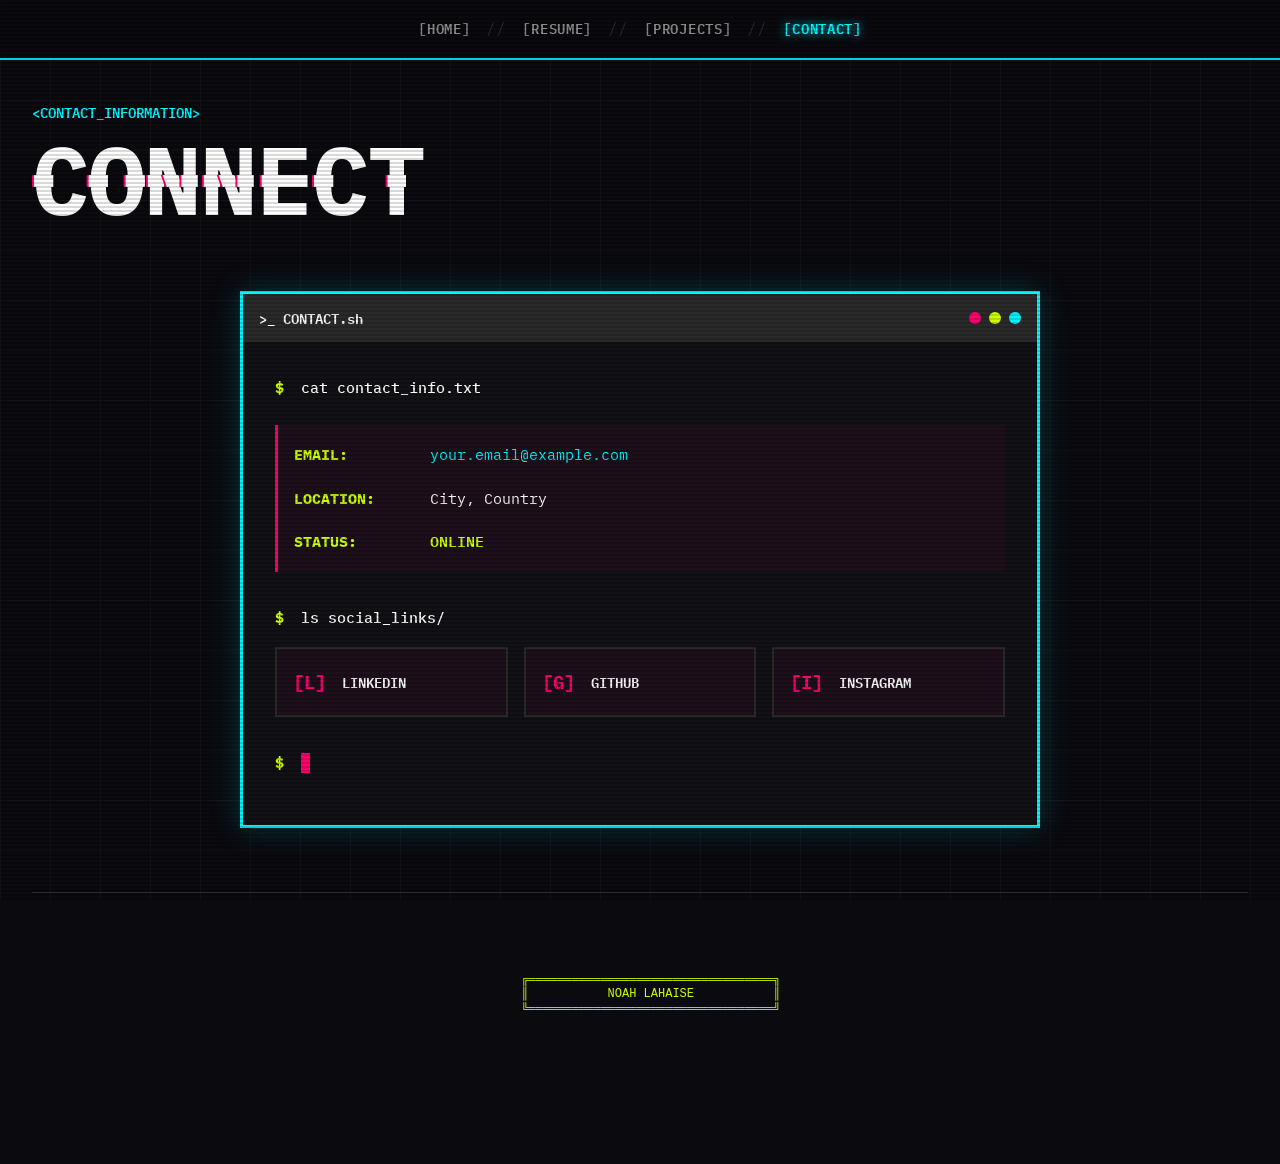
==== commit 0087f36b: "updating footers and renaming creative.html" ====
--- a/contact.html
+++ b/contact.html
@@ -23,7 +23,7 @@
         <span class="nav-sep">//</span>
         <a href="resume.html" class="nav-link">[RESUME]</a>
         <span class="nav-sep">//</span>
-        <a href="creative.html" class="nav-link">[PROJECTS]</a>
+        <a href="projects.html" class="nav-link">[PROJECTS]</a>
         <span class="nav-sep">//</span>
         <a href="contact.html" class="nav-link active">[CONTACT]</a>
     </nav>
@@ -65,7 +65,7 @@
 
                         <div class="data-line">
                             <span class="data-key">STATUS:</span>
-                            <span class="data-value status-active">OPEN_TO_OPPORTUNITIES</span>
+                            <span class="data-value status-active">ONLINE</span>
                         </div>
                     </div>
 
@@ -98,19 +98,17 @@
         </section>
 
         <!-- ASCII Art Footer -->
-        <div class="contact-ascii">
-            <pre>
-   ╔══════════════════════════════════╗
-   ║   LET'S BUILD SOMETHING GREAT   ║
-   ╚══════════════════════════════════╝
-            </pre>
-        </div>
+
 
         <!-- Footer -->
         <footer class="footer-minimal">
-            <span class="footer-text">END_OF_FILE</span>
-            <span class="footer-separator">|</span>
-            <span class="footer-text">NOAH_LAHAISE.SYS</span>
+            <div class="contact-ascii">
+                <pre>
+   ╔══════════════════════════════════╗
+   ║           NOAH LAHAISE           ║
+   ╚══════════════════════════════════╝
+                </pre>
+            </div>
         </footer>
     </main>
 
--- a/css/style.css
+++ b/css/style.css
@@ -53,7 +53,7 @@
     background: linear-gradient(
         to bottom,
         transparent 50%,
-        rgba(0, 0, 0, 0.3) 51%
+        rgba(0, 0, 0, 0.15) 51%
     );
     background-size: 100% 4px;
     animation: scanlineMove 0.5s linear infinite;
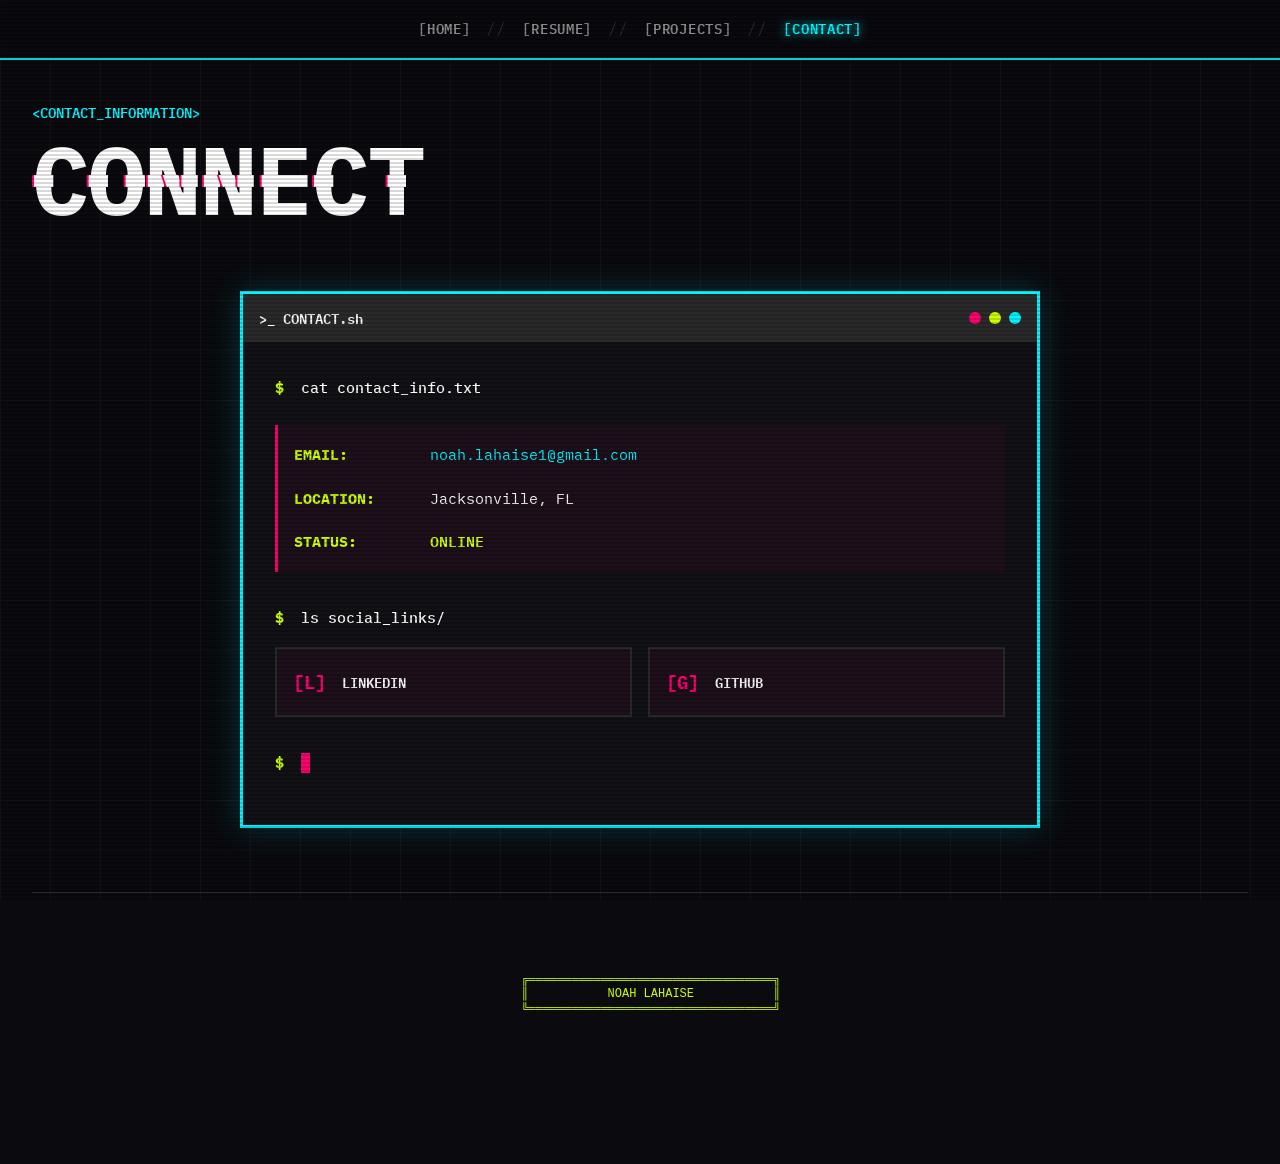
==== commit 4cbbe1ef: "updates" ====
--- a/contact.html
+++ b/contact.html
@@ -55,12 +55,12 @@
                     <div class="contact-data">
                         <div class="data-line">
                             <span class="data-key">EMAIL:</span>
-                            <a href="mailto:your.email@example.com" class="data-value link-hover">your.email@example.com</a>
+                            <a href="mailto:your.email@example.com" class="data-value link-hover">noah.lahaise1@gmail.com</a>
                         </div>
 
                         <div class="data-line">
                             <span class="data-key">LOCATION:</span>
-                            <span class="data-value">City, Country</span>
+                            <span class="data-value">Jacksonville, FL</span>
                         </div>
 
                         <div class="data-line">
@@ -79,14 +79,14 @@
                             <span class="social-icon">[L]</span>
                             <span class="social-name">LINKEDIN</span>
                         </a>
-                        <a href="#" class="social-item">
+                        <a href="https://github.com/NoahLaHaise" class="social-item">
                             <span class="social-icon">[G]</span>
                             <span class="social-name">GITHUB</span>
                         </a>
-                        <a href="#" class="social-item">
+                        <!--<a href="#" class="social-item">
                             <span class="social-icon">[I]</span>
                             <span class="social-name">INSTAGRAM</span>
-                        </a>
+                        </a>-->
                     </div>
 
                     <div class="terminal-line spacing">
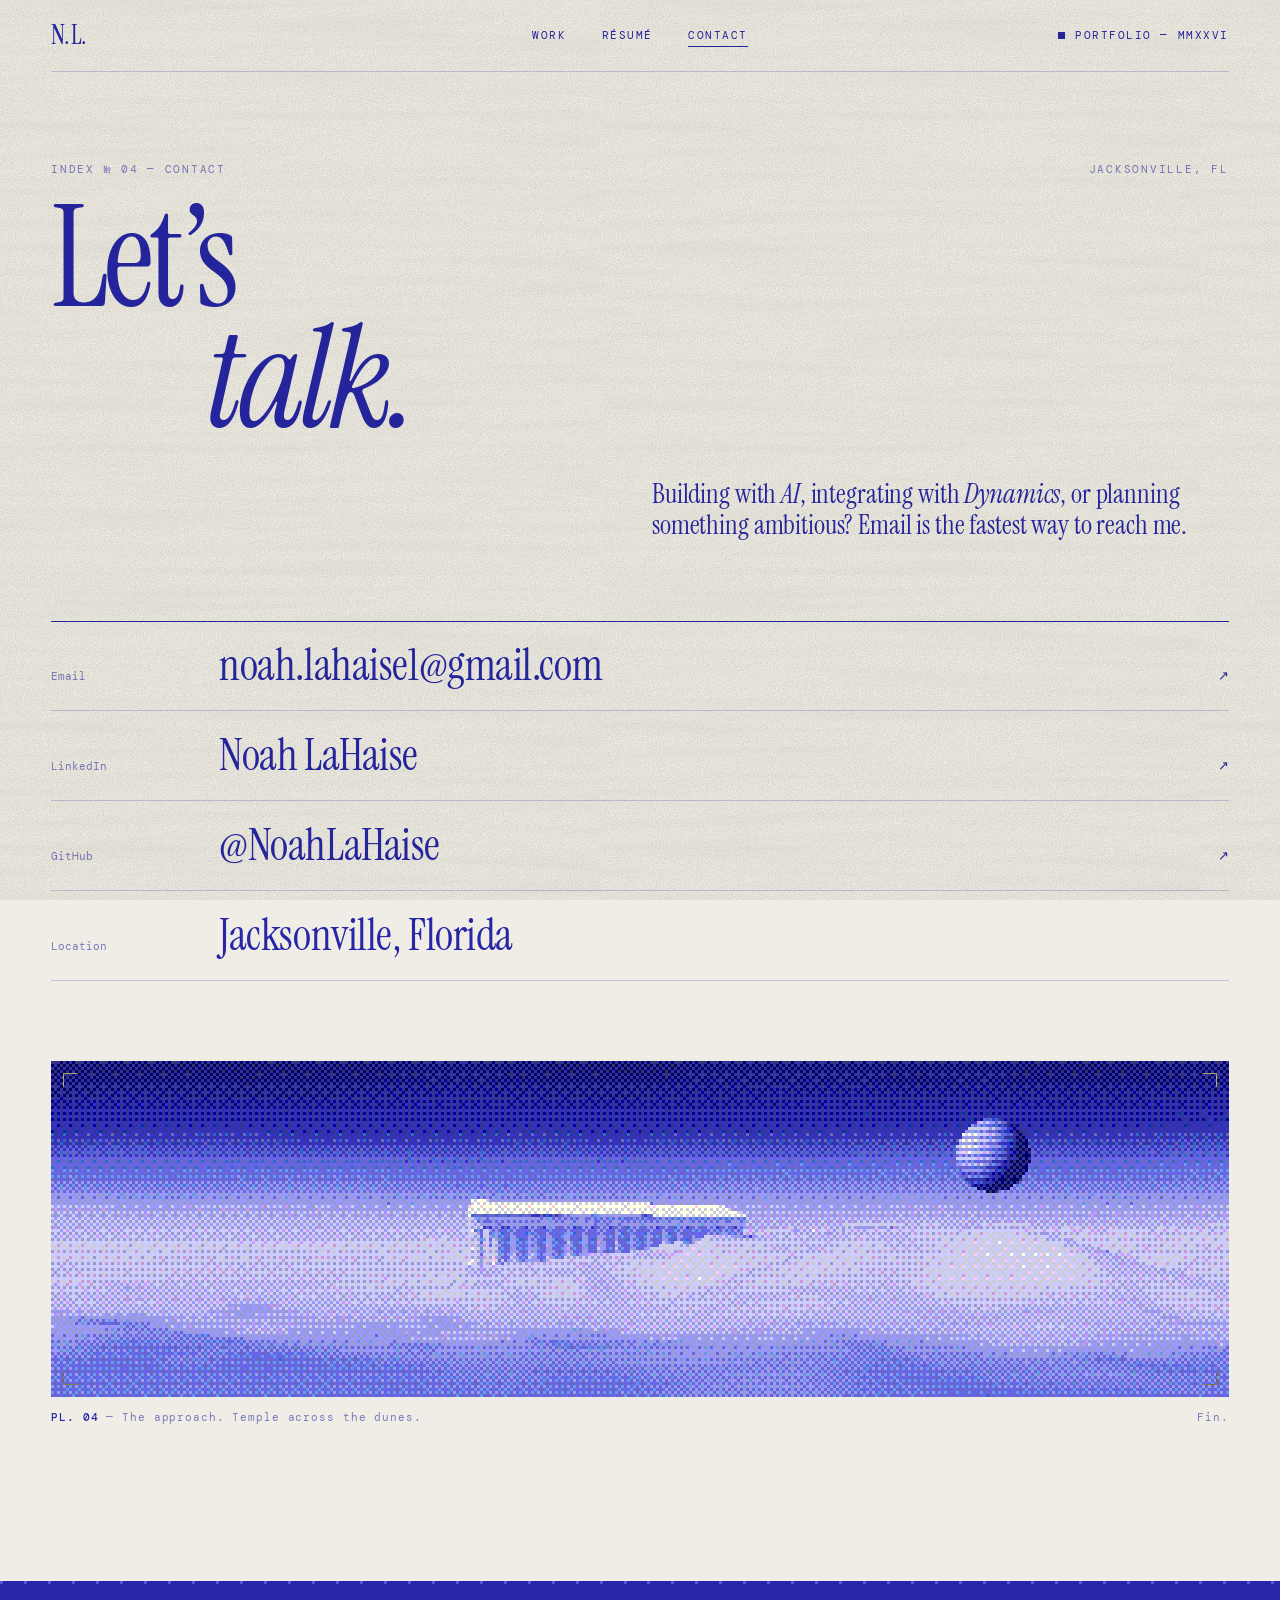
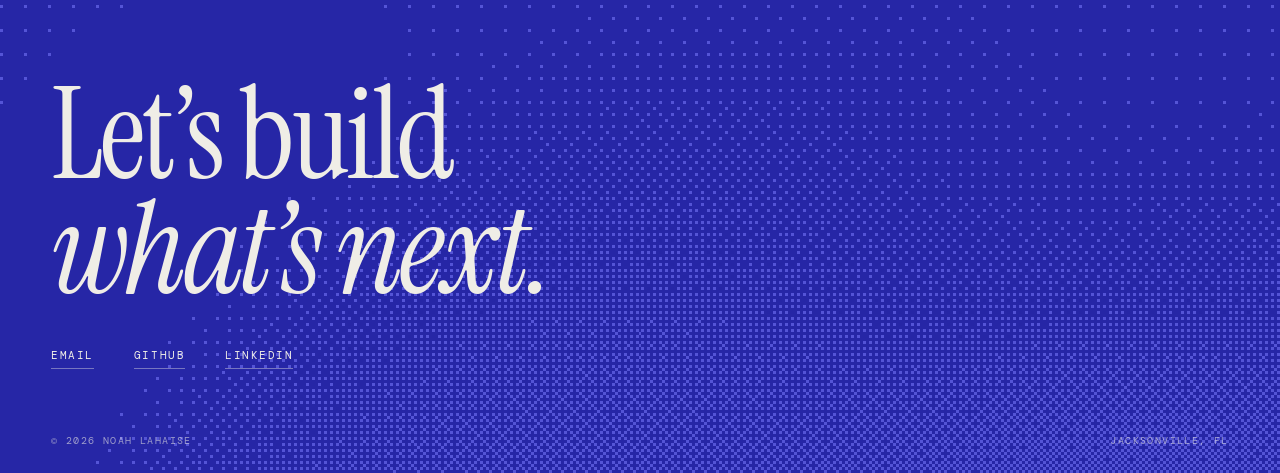
==== commit fcda79a9: "Redesign portfolio with concept landing pages This commit replaces the old terminal/glitch portfolio" ====
--- a/contact.html
+++ b/contact.html
@@ -1,118 +1,80 @@
 <!DOCTYPE html>
 <html lang="en">
 <head>
-    <meta charset="UTF-8">
-    <meta name="viewport" content="width=device-width, initial-scale=1.0">
-    <meta name="description" content="Contact - Noah LaHaise">
-    <title>CONTACT.SYS // NOAH_LAHAISE</title>
-    <link rel="stylesheet" href="css/style.css">
-    <link rel="preconnect" href="https://fonts.googleapis.com">
-    <link rel="preconnect" href="https://fonts.gstatic.com" crossorigin>
-    <link href="https://fonts.googleapis.com/css2?family=IBM+Plex+Mono:wght@400;500;600;700&display=swap" rel="stylesheet">
+  <meta charset="UTF-8">
+  <meta name="viewport" content="width=device-width, initial-scale=1.0">
+  <title>Contact — Noah LaHaise</title>
+  <meta name="description" content="Get in touch with Noah LaHaise — email, LinkedIn and GitHub.">
+  <meta name="theme-color" content="#efede6">
+  <link rel="icon" href="data:image/svg+xml,<svg xmlns='http://www.w3.org/2000/svg' viewBox='0 0 32 32'><rect width='32' height='32' fill='%232626a6'/><text x='16' y='24' font-family='Georgia,serif' font-size='22' fill='%23efede6' text-anchor='middle'>N</text></svg>">
+  <link rel="preconnect" href="https://fonts.googleapis.com">
+  <link rel="preconnect" href="https://fonts.gstatic.com" crossorigin>
+  <link href="https://fonts.googleapis.com/css2?family=Instrument+Serif:ital@0;1&family=DM+Mono:wght@300;400;500&display=swap" rel="stylesheet">
+  <link rel="stylesheet" href="css/style.css">
 </head>
-<body class="contact-page">
-    <!-- Scanline Overlay -->
-    <div class="scanlines"></div>
+<body>
+<a class="skip" href="#main">Skip to content</a>
+<div class="paper" aria-hidden="true"></div>
 
-    <!-- Grid Background -->
-    <div class="grid-bg"></div>
+<div class="wrap">
+  <header class="top">
+    <a href="index.html" class="mark" aria-label="Noah LaHaise — home">N<i>.</i>L<i>.</i></a>
+    <nav class="links" aria-label="Primary">
+      <a href="projects.html">Work</a>
+      <a href="resume.html">Résumé</a>
+      <a href="contact.html" aria-current="page">Contact</a>
+    </nav>
+    <div class="meta"><span class="dot"></span> Portfolio — MMXXVI</div>
+  </header>
 
-    <!-- Navigation Bar -->
-    <nav class="top-nav">
-        <a href="index.html" class="nav-link">[HOME]</a>
-        <span class="nav-sep">//</span>
-        <a href="resume.html" class="nav-link">[RESUME]</a>
-        <span class="nav-sep">//</span>
-        <a href="projects.html" class="nav-link">[PROJECTS]</a>
-        <span class="nav-sep">//</span>
-        <a href="contact.html" class="nav-link active">[CONTACT]</a>
-    </nav>
+  <main id="main">
+    <section class="hero">
+      <div class="eyebrow">
+        <span>Index № 04 — Contact</span>
+        <span>Jacksonville, FL</span>
+      </div>
+      <h1 class="display sm"><span class="w">Let’s</span><span class="l2"><span class="w"><em>talk.</em></span></span></h1>
+      <div class="page-lede">
+        <p>Building with <em>AI</em>, integrating with <em>Dynamics</em>, or planning something ambitious? Email is the fastest way to reach me.</p>
+      </div>
+    </section>
 
-    <!-- Main Content -->
-    <main class="main-container">
-        <!-- Page Header -->
-        <header class="page-header">
-            <div class="header-tag">&lt;CONTACT_INFORMATION&gt;</div>
-            <h1 class="page-title glitch-text" data-text="CONNECT">CONNECT</h1>
-        </header>
+    <section class="contact-list" aria-label="Contact details">
+      <ol class="index contact">
+        <li><a href="mailto:noah.lahaise1@gmail.com"><span class="n">Email</span><span class="t">noah.lahaise1@gmail.com</span><span class="arr" aria-hidden="true">↗</span></a></li>
+        <li><a href="https://www.linkedin.com/in/noah-lahaise-886312169/" target="_blank" rel="noopener noreferrer"><span class="n">LinkedIn</span><span class="t">Noah LaHaise</span><span class="arr" aria-hidden="true">↗</span></a></li>
+        <li><a href="https://github.com/NoahLaHaise" target="_blank" rel="noopener noreferrer"><span class="n">GitHub</span><span class="t">@NoahLaHaise</span><span class="arr" aria-hidden="true">↗</span></a></li>
+        <li><div class="row"><span class="n">Location</span><span class="t">Jacksonville, Florida</span><span></span></div></li>
+      </ol>
+    </section>
 
-        <!-- Contact Terminal -->
-        <section class="contact-terminal">
-            <div class="terminal-window">
-                <div class="terminal-bar">
-                    <span class="terminal-title">&gt;_ CONTACT.sh</span>
-                    <div class="terminal-dots">
-                        <span></span><span></span><span></span>
-                    </div>
-                </div>
+    <figure class="plate-wrap spaced">
+      <div class="plate band">
+        <canvas data-parthenon data-yaw=".3" data-dist="150" data-ty="10" data-cy="-2" data-pan="10" data-moon=".6,.22,.11" data-t0="25" aria-label="Dithered rendering of a distant temple on dunes under a large sphere"></canvas>
+        <span class="corner tl"></span><span class="corner tr"></span><span class="corner bl"></span><span class="corner br"></span>
+      </div>
+      <figcaption class="caption">
+        <span><b>PL. 04</b> — The approach. Temple across the dunes.</span>
+        <span>Fin.</span>
+      </figcaption>
+    </figure>
+  </main>
+</div>
 
-                <div class="terminal-body">
-                    <div class="terminal-line">
-                        <span class="prompt">$</span>
-                        <span class="command">cat contact_info.txt</span>
-                    </div>
+<footer class="end">
+  <canvas aria-hidden="true"></canvas>
+  <div class="wrap end-inner">
+    <p class="cta">Let’s build<br><em>what’s next.</em></p>
+    <div class="row">
+      <a href="mailto:noah.lahaise1@gmail.com">Email</a>
+      <a href="https://github.com/NoahLaHaise" target="_blank" rel="noopener noreferrer">GitHub</a>
+      <a href="https://www.linkedin.com/in/noah-lahaise-886312169/" target="_blank" rel="noopener noreferrer">LinkedIn</a>
+    </div>
+    <div class="legal"><span>© 2026 Noah LaHaise</span><span>Jacksonville, FL</span></div>
+  </div>
+</footer>
 
-                    <div class="contact-data">
-                        <div class="data-line">
-                            <span class="data-key">EMAIL:</span>
-                            <a href="mailto:your.email@example.com" class="data-value link-hover">noah.lahaise1@gmail.com</a>
-                        </div>
-
-                        <div class="data-line">
-                            <span class="data-key">LOCATION:</span>
-                            <span class="data-value">Jacksonville, FL</span>
-                        </div>
-
-                        <div class="data-line">
-                            <span class="data-key">STATUS:</span>
-                            <span class="data-value status-active">ONLINE</span>
-                        </div>
-                    </div>
-
-                    <div class="terminal-line spacing">
-                        <span class="prompt">$</span>
-                        <span class="command">ls social_links/</span>
-                    </div>
-
-                    <div class="social-grid">
-                        <a href="#" class="social-item">
-                            <span class="social-icon">[L]</span>
-                            <span class="social-name">LINKEDIN</span>
-                        </a>
-                        <a href="https://github.com/NoahLaHaise" class="social-item">
-                            <span class="social-icon">[G]</span>
-                            <span class="social-name">GITHUB</span>
-                        </a>
-                        <!--<a href="#" class="social-item">
-                            <span class="social-icon">[I]</span>
-                            <span class="social-name">INSTAGRAM</span>
-                        </a>-->
-                    </div>
-
-                    <div class="terminal-line spacing">
-                        <span class="prompt">$</span>
-                        <span class="blinking-cursor">█</span>
-                    </div>
-                </div>
-            </div>
-        </section>
-
-        <!-- ASCII Art Footer -->
-
-
-        <!-- Footer -->
-        <footer class="footer-minimal">
-            <div class="contact-ascii">
-                <pre>
-   ╔══════════════════════════════════╗
-   ║           NOAH LAHAISE           ║
-   ╚══════════════════════════════════╝
-                </pre>
-            </div>
-        </footer>
-    </main>
-
-    <script src="js/glitch.js"></script>
-    <script src="js/main.js"></script>
+<script src="js/parthenon.js"></script>
+<script src="js/main.js"></script>
 </body>
 </html>
--- a/css/style.css
+++ b/css/style.css
@@ -1,1084 +1,277 @@
-/* ============================================
-   GLITCH BRUTALISM PORTFOLIO
-   Design System: Terminal Aesthetic + Neon Accents
-   ============================================ */
-
-/* === RESET & BASE === */
-* {
-    margin: 0;
-    padding: 0;
-    box-sizing: border-box;
-}
+/* =========================================================================
+   Noah LaHaise — portfolio
+   Ultramarine ink on warm paper. Instrument Serif for display, DM Mono for
+   everything else. Artwork is raymarched + Bayer-dithered (js/parthenon.js).
+   ========================================================================= */
 
 :root {
-    /* Neon Color Palette */
-    --neon-pink: #FF006E;
-    --neon-cyan: #00F5FF;
-    --neon-lime: #CCFF00;
-    --neon-purple: #9D4EDD;
-
-    /* Base Colors */
-    --bg-black: #0a0a0f;
-    --bg-dark: #111116;
-    --text-white: #FFFFFF;
-    --text-gray: #8B8B8B;
-    --border-gray: #2A2A2A;
-
-    /* Typography */
-    --font-mono: 'IBM Plex Mono', 'Courier New', monospace;
-}
-
-html {
-    scroll-behavior: smooth;
-}
-
+  --paper: #efede6;
+  --paper-2: #e6e3d9;
+  --ink: #2626a6;
+  --ink-deep: #14146e;
+  --ink-soft: rgba(38, 38, 166, .58);
+  --rule: rgba(38, 38, 166, .22);
+  --serif: "Instrument Serif", "Times New Roman", serif;
+  --mono: "DM Mono", ui-monospace, "Cascadia Mono", Menlo, monospace;
+  --gutter: clamp(1rem, 4vw, 3.5rem);
+  --ease: cubic-bezier(.2, .7, .1, 1);
+}
+
+* { box-sizing: border-box; margin: 0; padding: 0; }
+html { -webkit-text-size-adjust: 100%; scroll-behavior: smooth; }
 body {
-    font-family: var(--font-mono);
-    background: var(--bg-black);
-    color: var(--text-white);
-    line-height: 1.6;
-    overflow-x: hidden;
-    position: relative;
-}
-
-/* === SCANLINE OVERLAY === */
-.scanlines {
-    position: fixed;
-    top: 0;
-    left: 0;
-    width: 100%;
-    height: 100%;
-    pointer-events: none;
-    z-index: 9999;
-    background: linear-gradient(
-        to bottom,
-        transparent 50%,
-        rgba(0, 0, 0, 0.15) 51%
-    );
-    background-size: 100% 4px;
-    animation: scanlineMove 0.5s linear infinite;
-}
-
-@keyframes scanlineMove {
-    0% { background-position: 0 0; }
-    100% { background-position: 0 4px; }
-}
-
-/* === GRID BACKGROUND === */
-.grid-bg {
-    position: fixed;
-    top: 0;
-    left: 0;
-    width: 100%;
-    height: 100%;
-    z-index: -1;
-    background-image:
-        linear-gradient(var(--border-gray) 1px, transparent 1px),
-        linear-gradient(90deg, var(--border-gray) 1px, transparent 1px);
-    background-size: 50px 50px;
-    opacity: 0.3;
-}
-
-/* === PARTICLES CANVAS === */
-#particles {
-    position: fixed;
-    top: 0;
-    left: 0;
-    width: 100%;
-    height: 100%;
-    z-index: -1;
-    opacity: 0.4;
-}
-
-/* === GLITCH TEXT EFFECT === */
-.glitch-text {
-    position: relative;
-    font-weight: 700;
-    letter-spacing: -0.02em;
-    animation: glitch-skew 3s infinite;
-}
-
-.glitch-text::before,
-.glitch-text::after {
-    content: attr(data-text);
-    position: absolute;
-    top: 0;
-    left: 0;
-    width: 100%;
-    height: 100%;
-}
-
-.glitch-text::before {
-    left: 2px;
-    text-shadow: -2px 0 var(--neon-cyan);
-    clip: rect(44px, 450px, 56px, 0);
-    animation: glitch-anim 5s infinite linear alternate-reverse;
-}
-
-.glitch-text::after {
-    left: -2px;
-    text-shadow: -2px 0 var(--neon-pink);
-    clip: rect(44px, 450px, 56px, 0);
-    animation: glitch-anim2 5s infinite linear alternate-reverse;
-}
-
-@keyframes glitch-anim {
-    0% { clip: rect(20px, 9999px, 80px, 0); }
-    5% { clip: rect(30px, 9999px, 90px, 0); }
-    10% { clip: rect(10px, 9999px, 100px, 0); }
-    15% { clip: rect(50px, 9999px, 60px, 0); }
-    20% { clip: rect(70px, 9999px, 30px, 0); }
-    25% { clip: rect(40px, 9999px, 85px, 0); }
-    30% { clip: rect(90px, 9999px, 20px, 0); }
-    35% { clip: rect(15px, 9999px, 95px, 0); }
-    40% { clip: rect(75px, 9999px, 45px, 0); }
-    45% { clip: rect(25px, 9999px, 70px, 0); }
-    50% { clip: rect(60px, 9999px, 15px, 0); }
-    55% { clip: rect(35px, 9999px, 80px, 0); }
-    60% { clip: rect(85px, 9999px, 25px, 0); }
-    65% { clip: rect(5px, 9999px, 95px, 0); }
-    70% { clip: rect(65px, 9999px, 40px, 0); }
-    75% { clip: rect(45px, 9999px, 75px, 0); }
-    80% { clip: rect(95px, 9999px, 10px, 0); }
-    85% { clip: rect(55px, 9999px, 50px, 0); }
-    90% { clip: rect(20px, 9999px, 85px, 0); }
-    95% { clip: rect(80px, 9999px, 35px, 0); }
-    100% { clip: rect(10px, 9999px, 90px, 0); }
-}
-
-@keyframes glitch-anim2 {
-    0% { clip: rect(80px, 9999px, 10px, 0); }
-    5% { clip: rect(50px, 9999px, 70px, 0); }
-    10% { clip: rect(90px, 9999px, 30px, 0); }
-    15% { clip: rect(20px, 9999px, 85px, 0); }
-    20% { clip: rect(60px, 9999px, 45px, 0); }
-    25% { clip: rect(35px, 9999px, 75px, 0); }
-    30% { clip: rect(75px, 9999px, 20px, 0); }
-    35% { clip: rect(40px, 9999px, 65px, 0); }
-    40% { clip: rect(10px, 9999px, 95px, 0); }
-    45% { clip: rect(70px, 9999px, 35px, 0); }
-    50% { clip: rect(25px, 9999px, 80px, 0); }
-    55% { clip: rect(85px, 9999px, 15px, 0); }
-    60% { clip: rect(45px, 9999px, 60px, 0); }
-    65% { clip: rect(95px, 9999px, 25px, 0); }
-    70% { clip: rect(30px, 9999px, 70px, 0); }
-    75% { clip: rect(65px, 9999px, 40px, 0); }
-    80% { clip: rect(15px, 9999px, 90px, 0); }
-    85% { clip: rect(55px, 9999px, 50px, 0); }
-    90% { clip: rect(85px, 9999px, 20px, 0); }
-    95% { clip: rect(40px, 9999px, 75px, 0); }
-    100% { clip: rect(70px, 9999px, 30px, 0); }
-}
-
-@keyframes glitch-skew {
-    0% { transform: skew(0deg); }
-    10% { transform: skew(0deg); }
-    15% { transform: skew(-2deg); }
-    20% { transform: skew(0deg); }
-    95% { transform: skew(0deg); }
-    96% { transform: skew(1deg); }
-    97% { transform: skew(-1deg); }
-    98% { transform: skew(2deg); }
-    99%, 100% { transform: skew(0deg); }
-}
-
-/* === NAVIGATION === */
-.top-nav {
-    position: fixed;
-    top: 0;
-    left: 0;
-    width: 100%;
-    background: rgba(10, 10, 15, 0.95);
-    border-bottom: 2px solid var(--neon-cyan);
-    padding: 1rem 2rem;
-    z-index: 1000;
-    backdrop-filter: blur(10px);
-    display: flex;
-    justify-content: center;
-    gap: 1rem;
-    flex-wrap: wrap;
-}
-
-.nav-link {
-    color: var(--text-gray);
-    text-decoration: none;
-    font-weight: 600;
-    font-size: 0.9rem;
-    transition: color 0.1s linear;
-    letter-spacing: 0.05em;
-}
-
-.nav-link:hover {
-    color: var(--neon-pink);
-    text-shadow: 0 0 10px var(--neon-pink);
-}
-
-.nav-link.active {
-    color: var(--neon-cyan);
-    text-shadow: 0 0 10px var(--neon-cyan);
-}
-
-.nav-sep {
-    color: var(--border-gray);
-    user-select: none;
-}
-
-/* === MAIN CONTAINER === */
-.main-container {
-    max-width: 1400px;
-    margin: 0 auto;
-    padding: 100px 2rem 50px;
-    min-height: 100vh;
-}
-
-/* === HOME PAGE === */
-
-/* ASCII Header */
-.ascii-header {
-    text-align: center;
-    margin-bottom: 3rem;
-    animation: fadeInDown 0.6s ease-out;
-}
-
-.ascii-art {
-    color: var(--neon-cyan);
-    font-size: 0.75rem;
-    line-height: 1.2;
-    opacity: 0.7;
-}
-
-@keyframes fadeInDown {
-    from {
-        opacity: 0;
-        transform: translateY(-20px);
-    }
-    to {
-        opacity: 1;
-        transform: translateY(0);
-    }
-}
-
-/* Hero Section */
-.hero {
-    text-align: center;
-    margin-bottom: 5rem;
-    animation: fadeInUp 0.8s ease-out 0.2s backwards;
-}
-
-.hero h1 {
-    font-size: clamp(3rem, 10vw, 8rem);
-    line-height: 1;
-    margin-bottom: 1.5rem;
-    color: var(--text-white);
-    font-weight: 700;
-    letter-spacing: -0.03em;
-}
-
-.subtitle-container {
-    display: flex;
-    justify-content: center;
-    align-items: center;
-    gap: 1rem;
-    margin-bottom: 3rem;
-    flex-wrap: wrap;
-}
-
-.subtitle {
-    font-size: clamp(1rem, 2vw, 1.5rem);
-    color: var(--text-gray);
-    font-weight: 500;
-}
-
-.glitch-subtitle:nth-child(1) {
-    color: var(--neon-pink);
-}
-
-.glitch-subtitle:nth-child(3) {
-    color: var(--neon-lime);
-}
-
-.separator {
-    color: var(--neon-cyan);
-    font-weight: 700;
-}
-
-@keyframes fadeInUp {
-    from {
-        opacity: 0;
-        transform: translateY(30px);
-    }
-    to {
-        opacity: 1;
-        transform: translateY(0);
-    }
-}
-
-/* Bio Terminal */
-.bio-terminal {
-    max-width: 900px;
-    margin: 0 auto 4rem;
-    background: var(--bg-dark);
-    border: 2px solid var(--border-gray);
-    box-shadow: 0 0 20px rgba(255, 0, 110, 0.1);
-    animation: fadeInUp 1s ease-out 0.4s backwards;
-}
-
-.terminal-header, .terminal-bar {
-    background: var(--border-gray);
-    padding: 0.75rem 1rem;
-    display: flex;
-    justify-content: space-between;
-    align-items: center;
-    border-bottom: 1px solid var(--border-gray);
-}
-
-.terminal-title {
-    color: var(--text-white);
-    font-size: 0.9rem;
-    font-weight: 600;
-}
-
-.terminal-dots {
-    display: flex;
-    gap: 0.5rem;
-}
-
-.terminal-dots span {
-    width: 12px;
-    height: 12px;
-    border-radius: 50%;
-    background: var(--neon-pink);
-}
-
-.terminal-dots span:nth-child(2) {
-    background: var(--neon-lime);
-}
-
-.terminal-dots span:nth-child(3) {
-    background: var(--neon-cyan);
-}
-
-.terminal-content, .terminal-body {
-    padding: 2rem;
-    font-size: 0.95rem;
-    line-height: 1.8;
-}
-
-.terminal-content p, .terminal-body p {
-    margin-bottom: 1rem;
-    color: var(--text-gray);
-}
-
-.prompt {
-    color: var(--neon-lime);
-    margin-right: 0.5rem;
-    font-weight: 700;
-}
-
-.highlight {
-    color: var(--neon-cyan);
-    font-weight: 600;
-}
-
-.cursor-line {
-    margin-top: 1.5rem;
-}
-
-.blinking-cursor {
-    color: var(--neon-pink);
-    animation: blink 1s step-end infinite;
-}
-
-@keyframes blink {
-    0%, 50% { opacity: 1; }
-    51%, 100% { opacity: 0; }
-}
-
-/* Navigation Grid */
-.nav-grid {
-    display: grid;
-    grid-template-columns: repeat(auto-fit, minmax(320px, 1fr));
-    gap: 2rem;
-    margin-bottom: 4rem;
-    animation: fadeInUp 1.2s ease-out 0.6s backwards;
-}
-
-.nav-block {
-    background: var(--bg-dark);
-    border: 3px solid var(--border-gray);
-    padding: 2rem;
-    position: relative;
-    overflow: hidden;
-    transition: all 0.2s linear;
-    text-decoration: none;
-    display: block;
-}
-
-.nav-block:hover {
-    border-color: var(--neon-pink);
-    transform: translate(-4px, -4px);
-    box-shadow: 4px 4px 0 var(--neon-pink);
-}
-
-.nav-block:hover .block-glitch {
-    opacity: 0.1;
-}
-
-.block-header {
-    display: flex;
-    justify-content: space-between;
-    margin-bottom: 1.5rem;
-    font-size: 0.85rem;
-}
-
-.block-number {
-    color: var(--neon-cyan);
-    font-weight: 700;
-}
-
-.block-status {
-    color: var(--neon-lime);
-    font-weight: 600;
-}
-
-.block-title {
-    font-size: 2rem;
-    line-height: 1.2;
-    margin-bottom: 1rem;
-    color: var(--text-white);
-    font-weight: 700;
-}
-
-.block-desc {
-    color: var(--text-gray);
-    font-size: 0.95rem;
-    margin-bottom: 2rem;
-}
-
-.block-footer {
-    display: flex;
-    justify-content: flex-end;
-}
-
-.block-cmd {
-    color: var(--neon-pink);
-    font-weight: 600;
-    font-size: 0.9rem;
-}
-
-.block-glitch {
-    position: absolute;
-    top: 0;
-    left: 0;
-    width: 100%;
-    height: 100%;
-    background: linear-gradient(90deg, transparent 0%, var(--neon-cyan) 50%, transparent 100%);
-    opacity: 0;
-    transition: opacity 0.3s;
-}
-
-/* Footer */
-.footer-minimal {
-    text-align: center;
-    padding: 2rem 0;
-    border-top: 1px solid var(--border-gray);
-    color: var(--text-gray);
-    font-size: 0.85rem;
-    margin-top: 4rem;
-}
-
-.footer-separator {
-    margin: 0 1rem;
-    color: var(--border-gray);
-}
-
-/* === RESUME PAGE === */
-
-.page-header {
-    margin-bottom: 4rem;
-    animation: fadeInUp 0.6s ease-out;
-}
-
-.header-tag {
-    color: var(--neon-cyan);
-    font-size: 0.9rem;
-    margin-bottom: 0.5rem;
-    font-weight: 600;
-}
-
-.page-title {
-    font-size: clamp(3rem, 8vw, 6rem);
-    line-height: 1;
-    color: var(--text-white);
-    margin-bottom: 1rem;
-}
-
-/* Data Sections */
-.data-section {
-    margin-bottom: 4rem;
-    animation: fadeInUp 0.8s ease-out backwards;
-    animation-delay: calc(var(--index, 0) * 0.1s);
-}
-
-.data-section:nth-child(2) { --index: 1; }
-.data-section:nth-child(3) { --index: 2; }
-.data-section:nth-child(4) { --index: 3; }
-.data-section:nth-child(5) { --index: 4; }
-
-.section-label {
-    display: flex;
-    align-items: center;
-    gap: 1rem;
-    margin-bottom: 2rem;
-}
-
-.label-text {
-    color: var(--neon-pink);
-    font-weight: 700;
-    font-size: 1.1rem;
-    white-space: nowrap;
-}
-
-.label-counter {
-    color: var(--neon-cyan);
-    font-weight: 600;
-    font-size: 0.9rem;
-    white-space: nowrap;
-}
-
-.label-line {
-    flex: 1;
-    height: 2px;
-    background: var(--border-gray);
-}
-
-/* Data Blocks */
-.data-block {
-    margin-bottom: 2.5rem;
-    padding-left: 2rem;
-    border-left: 2px solid var(--border-gray);
-    position: relative;
-}
-
-.data-block::before {
-    content: '';
-    position: absolute;
-    left: -5px;
-    top: 0;
-    width: 8px;
-    height: 8px;
-    background: var(--neon-cyan);
-    transform: rotate(45deg);
-}
-
-.data-header {
-    display: flex;
-    justify-content: space-between;
-    align-items: flex-start;
-    margin-bottom: 0.75rem;
-    flex-wrap: wrap;
-    gap: 1rem;
-}
-
-.data-title {
-    font-size: 1.3rem;
-    color: var(--text-white);
-    font-weight: 700;
-}
-
-.data-date {
-    color: var(--neon-lime);
-    font-size: 0.9rem;
-    font-weight: 600;
-}
-
-.data-company {
-    color: var(--neon-pink);
-    font-size: 1.05rem;
-    font-weight: 600;
-    margin-bottom: 1rem;
-}
-
-.data-meta {
-    color: var(--text-gray);
-    margin-top: 0.5rem;
-    font-size: 0.95rem;
-}
-
-.data-list {
-    list-style: none;
-    margin-top: 1rem;
-}
-
-.data-list li {
-    margin-bottom: 0.75rem;
-    color: var(--text-gray);
-    display: flex;
-    gap: 0.75rem;
-}
-
-.list-marker {
-    color: var(--neon-cyan);
-    font-weight: 700;
-    flex-shrink: 0;
-}
-
-.data-description {
-    color: var(--text-gray);
-    margin-bottom: 1rem;
-    line-height: 1.8;
-}
-
-.tech-stack {
-    margin-top: 1rem;
-    font-size: 0.95rem;
-}
-
-.tech-label {
-    color: var(--text-white);
-    font-weight: 700;
-    margin-right: 0.5rem;
-}
-
-.tech-items {
-    color: var(--neon-cyan);
-    font-weight: 500;
-}
-
-.data-border {
-    width: 50px;
-    height: 2px;
-    background: var(--neon-pink);
-    margin-top: 1.5rem;
-}
-
-/* Skills Matrix */
-.skills-matrix {
-    display: grid;
-    grid-template-columns: repeat(auto-fit, minmax(280px, 1fr));
-    gap: 2rem;
-    padding-left: 2rem;
-}
-
-.skill-col {
-    background: var(--bg-dark);
-    border: 2px solid var(--border-gray);
-    padding: 1.5rem;
-}
-
-.skill-header {
-    color: var(--neon-cyan);
-    font-weight: 700;
-    font-size: 1rem;
-    margin-bottom: 1rem;
-    border-bottom: 2px solid var(--border-gray);
-    padding-bottom: 0.75rem;
-}
-
-.skill-tags {
-    display: flex;
-    flex-wrap: wrap;
-    gap: 0.75rem;
-}
-
-.skill-tag {
-    background: transparent;
-    border: 1px solid var(--neon-pink);
-    color: var(--neon-pink);
-    padding: 0.4rem 0.8rem;
-    font-size: 0.85rem;
-    font-weight: 500;
-    transition: all 0.2s linear;
-}
-
-.skill-tag:hover {
-    background: var(--neon-pink);
-    color: var(--bg-black);
-    transform: translate(-2px, -2px);
-    box-shadow: 2px 2px 0 var(--neon-cyan);
-}
-
-/* === CREATIVE PAGE === */
-
-/* Project Image (optional per card) */
-.project-image {
-    width: 100%;
-    max-height: 400px;
-    overflow: hidden;
-    margin-bottom: 1.5rem;
-    border: 2px solid var(--border-gray);
-}
-
-.project-image img {
-    width: 100%;
-    height: auto;
-    object-fit: cover;
-    display: block;
-}
-
-.gallery-section {
-    margin-bottom: 5rem;
-    animation: fadeInUp 0.8s ease-out backwards;
-}
-
-.gallery-section:nth-child(3) {
-    animation-delay: 0.2s;
-}
-
-.gallery-container {
-    position: relative;
-    width: 100%;
-    max-width: 1200px;
-    aspect-ratio: 2 / 1;
-    background: var(--bg-dark);
-    border: 3px solid var(--border-gray);
-    overflow: hidden;
-}
-
-.gallery-slide {
-    position: absolute;
-    top: 0;
-    left: 0;
-    width: 100%;
-    height: 100%;
-    opacity: 0;
-    transition: opacity 0.3s linear;
-    pointer-events: none;
-}
-
-.gallery-slide.active {
-    opacity: 1;
-    pointer-events: auto;
-}
-
-.gallery-slide img {
-    width: 100%;
-    height: 100%;
-    object-fit: cover;
-    display: block;
-}
-
-.slide-overlay {
-    position: absolute;
-    bottom: 0;
-    left: 0;
-    right: 0;
-    background: linear-gradient(to top, rgba(10, 10, 15, 0.95) 0%, transparent 100%);
-    padding: 2rem;
-    transform: translateY(0);
-    transition: transform 0.3s;
-}
-
-.gallery-slide:hover .slide-overlay {
-    transform: translateY(0);
-}
-
-.overlay-content {
-    position: relative;
-    z-index: 2;
-}
-
-.overlay-title {
-    font-size: 1.5rem;
-    color: var(--neon-cyan);
-    margin-bottom: 0.75rem;
-    font-weight: 700;
-}
-
-.overlay-desc {
-    color: var(--text-gray);
-    font-size: 0.95rem;
-    line-height: 1.6;
-}
-
-.overlay-glitch {
-    position: absolute;
-    top: 0;
-    left: 0;
-    right: 0;
-    bottom: 0;
-    background: var(--neon-pink);
-    opacity: 0;
-    mix-blend-mode: color;
-    pointer-events: none;
-}
-
-.gallery-slide:hover .overlay-glitch {
-    animation: glitchPulse 0.5s;
-}
-
-@keyframes glitchPulse {
-    0%, 100% { opacity: 0; }
-    50% { opacity: 0.1; }
-}
-
-/* Gallery Controls */
-.gallery-arrow {
-    position: absolute;
-    top: 50%;
-    transform: translateY(-50%);
-    background: rgba(10, 10, 15, 0.8);
-    border: 2px solid var(--neon-pink);
-    color: var(--neon-pink);
-    width: 50px;
-    height: 50px;
-    display: flex;
-    align-items: center;
-    justify-content: center;
-    cursor: pointer;
-    font-size: 1.5rem;
-    font-weight: 700;
-    transition: all 0.2s linear;
-    z-index: 10;
-}
-
-.gallery-arrow:hover {
-    background: var(--neon-pink);
-    color: var(--bg-black);
-    transform: translateY(-50%) scale(1.1);
-}
-
-.arrow-prev {
-    left: 1rem;
-}
-
-.arrow-next {
-    right: 1rem;
-}
-
-.gallery-indicators {
-    position: absolute;
-    bottom: 1rem;
-    left: 50%;
-    transform: translateX(-50%);
-    display: flex;
-    gap: 0.75rem;
-    z-index: 10;
-}
-
-.indicator {
-    width: 12px;
-    height: 12px;
-    background: var(--border-gray);
-    border: 2px solid var(--neon-cyan);
-    cursor: pointer;
-    transition: all 0.2s linear;
-}
-
-.indicator:hover {
-    background: var(--neon-cyan);
-    transform: scale(1.2);
-}
-
-.indicator.active {
-    background: var(--neon-cyan);
-    box-shadow: 0 0 10px var(--neon-cyan);
-}
-
-/* === CONTACT PAGE === */
-
-.contact-terminal {
-    max-width: 800px;
-    margin: 0 auto 4rem;
-    animation: fadeInUp 0.8s ease-out;
-}
-
-.terminal-window {
-    background: var(--bg-dark);
-    border: 3px solid var(--neon-cyan);
-    box-shadow: 0 0 30px rgba(0, 245, 255, 0.2);
-}
-
-.terminal-line {
-    margin-bottom: 1rem;
-}
-
-.terminal-line.spacing {
-    margin-top: 2rem;
-}
-
-.command {
-    color: var(--text-white);
-    font-weight: 500;
-}
-
-.contact-data {
-    margin: 1.5rem 0;
-    padding: 1rem;
-    border-left: 3px solid var(--neon-pink);
-    background: rgba(255, 0, 110, 0.05);
-}
-
-.data-line {
-    display: flex;
-    gap: 1rem;
-    margin-bottom: 1rem;
-    align-items: baseline;
-}
-
-.data-line:last-child {
-    margin-bottom: 0;
-}
-
-.data-key {
-    color: var(--neon-lime);
-    font-weight: 700;
-    min-width: 120px;
-}
-
-.data-value {
-    color: var(--text-white);
-    flex: 1;
-}
-
-.link-hover {
-    color: var(--neon-cyan);
-    text-decoration: none;
-    position: relative;
-}
-
-.link-hover:hover {
-    text-shadow: 0 0 10px var(--neon-cyan);
-}
-
-.status-active {
-    color: var(--neon-lime);
-    font-weight: 600;
-}
-
-.social-grid {
-    display: grid;
-    grid-template-columns: repeat(auto-fit, minmax(180px, 1fr));
-    gap: 1rem;
-    margin: 1rem 0;
-}
-
-.social-item {
-    display: flex;
-    align-items: center;
-    gap: 1rem;
-    padding: 1rem;
-    background: rgba(255, 0, 110, 0.05);
-    border: 2px solid var(--border-gray);
-    text-decoration: none;
-    transition: all 0.2s linear;
-}
-
-.social-item:hover {
-    border-color: var(--neon-pink);
-    transform: translate(-3px, -3px);
-    box-shadow: 3px 3px 0 var(--neon-pink);
-}
-
-.social-icon {
-    color: var(--neon-pink);
-    font-weight: 700;
-    font-size: 1.2rem;
-}
-
-.social-name {
-    color: var(--text-white);
-    font-weight: 600;
-    font-size: 0.9rem;
-}
-
-.contact-ascii {
-    text-align: center;
-    margin: 3rem 0;
-    animation: fadeInUp 1s ease-out 0.4s backwards;
-}
-
-.contact-ascii pre {
-    color: var(--neon-lime);
-    font-size: 0.75rem;
-    line-height: 1.2;
-    display: inline-block;
-}
-
-/* === RESPONSIVE === */
-
-@media (max-width: 768px) {
-    .main-container {
-        padding: 80px 1rem 30px;
-    }
-
-    .hero h1 {
-        font-size: 3rem;
-    }
-
-    .subtitle-container {
-        flex-direction: column;
-        gap: 0.5rem;
-    }
-
-    .nav-grid {
-        grid-template-columns: 1fr;
-    }
-
-    .skills-matrix {
-        grid-template-columns: 1fr;
-    }
-
-    .gallery-container {
-        aspect-ratio: 1 / 1;
-    }
-
-    .gallery-arrow {
-        width: 40px;
-        height: 40px;
-        font-size: 1.2rem;
-    }
-
-    .data-header {
-        flex-direction: column;
-        gap: 0.5rem;
-    }
-
-    .page-title {
-        font-size: 3rem;
-    }
-
-    .block-title {
-        font-size: 1.5rem;
-    }
-
-    .data-line {
-        flex-direction: column;
-        gap: 0.25rem;
-    }
-
-    .data-key {
-        min-width: auto;
-    }
-
-    .social-grid {
-        grid-template-columns: 1fr;
-    }
-}
-
+  background: var(--paper);
+  color: var(--ink);
+  font-family: var(--mono);
+  font-size: 13px;
+  line-height: 1.6;
+  -webkit-font-smoothing: antialiased;
+  overflow-x: hidden;
+  min-height: 100vh; display: flex; flex-direction: column;   /* footer sits at the bottom on short pages */
+}
+body > .wrap { flex: 1 0 auto; width: 100%; }
+::selection { background: var(--ink); color: var(--paper); }
+a { color: inherit; text-decoration: none; }
+em { font-style: italic; }
+ul, ol { list-style: none; }
+
+:focus-visible { outline: 1px solid var(--ink); outline-offset: 4px; }
+.skip {
+  position: absolute; left: var(--gutter); top: -3rem; z-index: 100;
+  background: var(--ink); color: var(--paper); padding: .5rem .8rem;
+  text-transform: uppercase; letter-spacing: .14em; font-size: 11px;
+}
+.skip:focus { top: 1rem; }
+
+/* ---------- paper texture ---------- */
+.paper {
+  position: fixed; inset: 0; pointer-events: none; z-index: 50;
+  mix-blend-mode: multiply; opacity: .55;
+  background-image: url("data:image/svg+xml;utf8,<svg xmlns='http://www.w3.org/2000/svg' width='400' height='400'><filter id='n'><feTurbulence type='fractalNoise' baseFrequency='.85' numOctaves='3' stitchTiles='stitch'/><feColorMatrix values='0 0 0 0 .55  0 0 0 0 .52  0 0 0 0 .45  0 0 0 -1.4 1.05'/></filter><rect width='100%' height='100%' filter='url(%23n)'/></svg>");
+}
+.paper::after { /* long fibres */
+  content: ""; position: absolute; inset: 0; opacity: .22;
+  background-image: url("data:image/svg+xml;utf8,<svg xmlns='http://www.w3.org/2000/svg' width='600' height='600'><filter id='f'><feTurbulence type='fractalNoise' baseFrequency='.004 .09' numOctaves='2' seed='4' stitchTiles='stitch'/><feColorMatrix values='0 0 0 0 .5  0 0 0 0 .48  0 0 0 0 .42  0 0 0 -2.2 1.25'/></filter><rect width='100%' height='100%' filter='url(%23f)'/></svg>");
+}
+
+/* ---------- shared bits ---------- */
+.wrap { padding-inline: var(--gutter); max-width: 1480px; margin: 0 auto; }
+.label {
+  text-transform: uppercase; letter-spacing: .16em; font-size: 11px; font-weight: 400; color: var(--ink-soft);
+}
+.serif { font-family: var(--serif); font-weight: 400; }
+.link {
+  text-transform: uppercase; letter-spacing: .14em; font-size: 11px;
+  border-bottom: 1px solid var(--rule); padding-bottom: .2rem;
+  transition: border-color .25s;
+}
+.link:hover { border-color: var(--ink); }
+
+/* ---------- header ---------- */
+header.top {
+  display: grid; grid-template-columns: 1fr auto 1fr; align-items: center;
+  padding-block: 1.4rem; border-bottom: 1px solid var(--rule);
+  text-transform: uppercase; letter-spacing: .14em; font-size: 11px;
+}
+.mark { font-family: var(--serif); font-size: 26px; letter-spacing: 0; text-transform: none; line-height: 1; justify-self: start; }
+.mark i { font-style: italic; }
+nav.links { display: flex; gap: 2.2rem; }
+nav.links a { position: relative; padding-block: .2rem; }
+nav.links a::after {
+  content: ""; position: absolute; left: 0; right: 100%; bottom: 0; height: 1px; background: currentColor;
+  transition: right .35s var(--ease);
+}
+nav.links a:hover::after, nav.links a[aria-current="page"]::after { right: 0; }
+.top .meta { justify-self: end; display: flex; align-items: center; gap: .6rem; }
+.dot { width: 7px; height: 7px; background: var(--ink); display: inline-block; animation: blink 2.4s steps(2) infinite; }
+@keyframes blink { 50% { opacity: .15; } }
+
+/* ---------- hero / page heads ---------- */
+.hero { padding-top: clamp(2.5rem, 7vw, 6rem); position: relative; }
+.eyebrow {
+  display: flex; justify-content: space-between; gap: .4rem 1rem; flex-wrap: wrap;
+  text-transform: uppercase; letter-spacing: .16em; font-size: 11px; color: var(--ink-soft);
+  margin-bottom: 1.2rem;
+}
+.display {
+  font-family: var(--serif); font-weight: 400;
+  font-size: clamp(4rem, 15.5vw, 15.5rem);
+  line-height: .82; letter-spacing: -.035em;
+}
+.display .l2 { display: block; padding-left: 12vw; }
+.display.sm { font-size: clamp(3.6rem, 11vw, 11rem); line-height: .86; }
+.display .w { display: inline-block; opacity: 0; transform: translateY(.18em); animation: rise 1.1s var(--ease) forwards; }
+.display .l2 .w { animation-delay: .12s; }
+@keyframes rise { to { opacity: 1; transform: none; } }
+
+.page-lede {
+  display: grid; grid-template-columns: repeat(12, 1fr); gap: 1.5rem;
+  margin-top: clamp(1.5rem, 3vw, 2.5rem);
+}
+.page-lede p {
+  grid-column: 7 / span 6;
+  font-family: var(--serif); font-size: clamp(1.35rem, 2.1vw, 1.9rem); line-height: 1.15; letter-spacing: -.005em;
+}
+.page-lede p em { font-style: italic; }
+
+/* ---------- plates (dithered artwork) ---------- */
+.plate-wrap { position: relative; margin-top: clamp(1.5rem, 3vw, 2.5rem); }
+.plate {
+  position: relative; width: 100%; aspect-ratio: 21 / 9;
+  background: linear-gradient(to top, var(--ink), #6b70e0 55%, #c9c6f2); overflow: hidden;
+  opacity: 0; animation: fade 1.4s .35s ease forwards;
+}
+.plate.band { aspect-ratio: 21 / 6; }
+@keyframes fade { to { opacity: 1; } }
+.plate canvas { width: 100%; height: 100%; display: block; image-rendering: pixelated; image-rendering: crisp-edges; }
+.plate .corner { position: absolute; width: 14px; height: 14px; border: 1px solid var(--paper); opacity: .8; mix-blend-mode: difference; }
+.corner.tl { top: 12px; left: 12px; border-right: 0; border-bottom: 0; }
+.corner.tr { top: 12px; right: 12px; border-left: 0; border-bottom: 0; }
+.corner.bl { bottom: 12px; left: 12px; border-right: 0; border-top: 0; }
+.corner.br { bottom: 12px; right: 12px; border-left: 0; border-top: 0; }
+.caption {
+  display: flex; justify-content: space-between; gap: .3rem 1rem; flex-wrap: wrap;
+  padding-top: .75rem; font-size: 11px; letter-spacing: .08em; color: var(--ink-soft);
+}
+.caption b { font-weight: 500; color: var(--ink); }
+
+/* ---------- intro (home) ---------- */
+.intro {
+  display: grid; grid-template-columns: repeat(12, 1fr); gap: 1.5rem;
+  padding-block: clamp(4rem, 10vw, 9rem);
+}
+.intro .label { grid-column: 1 / span 3; }
+.intro p.lede {
+  grid-column: 4 / span 8;
+  font-family: var(--serif); font-size: clamp(1.7rem, 3.3vw, 3.1rem); line-height: 1.08; letter-spacing: -.01em;
+  text-indent: 3em;
+}
+.facts {
+  grid-column: 4 / span 8; display: grid; grid-template-columns: repeat(3, 1fr); gap: 1.5rem;
+  border-top: 1px solid var(--rule); padding-top: 1.2rem; margin-top: 1rem;
+}
+.facts dt { text-transform: uppercase; letter-spacing: .16em; font-size: 10px; color: var(--ink-soft); }
+.facts dd { font-size: 13px; margin-top: .3rem; }
+
+/* ---------- section heads ---------- */
+.sec-head {
+  display: flex; justify-content: space-between; align-items: baseline; gap: 1rem; flex-wrap: wrap;
+  border-bottom: 1px solid var(--ink); padding-bottom: .8rem;
+}
+.sec-head h2 { font-family: var(--serif); font-weight: 400; font-size: clamp(2.4rem, 5vw, 4.2rem); letter-spacing: -.02em; line-height: 1; }
+
+/* ---------- index list (home work list, contact rows) ---------- */
+ol.index li { border-bottom: 1px solid var(--rule); }
+.index a, .index .row {
+  display: grid; grid-template-columns: 4rem 1fr 1.2fr 5rem 2rem; gap: 1.5rem; align-items: baseline;
+  padding-block: 1.35rem; position: relative; isolation: isolate;
+}
+.index a::before { /* dithered wipe on hover */
+  content: ""; position: absolute; inset: 0; z-index: -1;
+  background-image: radial-gradient(var(--ink) 1px, transparent 1.2px);
+  background-size: 4px 4px; opacity: 0; transform: scaleX(0); transform-origin: left;
+  transition: transform .55s var(--ease), opacity .2s;
+}
+.index a:hover::before, .index a:focus-visible::before { opacity: .12; transform: scaleX(1); }
+.index .n { font-size: 11px; color: var(--ink-soft); }
+.index .t { font-family: var(--serif); font-size: clamp(1.5rem, 2.6vw, 2.3rem); line-height: 1.05; letter-spacing: -.01em; transition: transform .45s var(--ease); }
+.index a:hover .t { transform: translateX(.6rem); font-style: italic; }
+.index .s { font-size: 11.5px; color: var(--ink-soft); letter-spacing: .02em; }
+.index .y { font-size: 11px; text-align: right; }
+.index .arr { justify-self: end; transition: transform .35s; }
+.index a:hover .arr { transform: translate(3px, -3px); }
+.more { display: flex; justify-content: flex-end; padding-top: 1.4rem; }
+
+/* contact variant: label | value | arrow */
+.contact-list { margin-top: clamp(3rem, 7vw, 5rem); }
+.index.contact { border-top: 1px solid var(--ink); }
+.plate-wrap.spaced { margin-top: clamp(3rem, 7vw, 5rem); }
+.index.contact a, .index.contact .row { grid-template-columns: 9rem 1fr 2rem; }
+.index.contact .t { font-size: clamp(1.6rem, 3.4vw, 3rem); word-break: break-word; }
+
+/* ---------- projects page ---------- */
+.projects { margin-top: clamp(4rem, 9vw, 7rem); }
+.project {
+  display: grid; grid-template-columns: repeat(12, 1fr); gap: 1.5rem;
+  padding-block: clamp(2rem, 4vw, 3.2rem); border-bottom: 1px solid var(--rule);
+  scroll-margin-top: 2rem;
+}
+.project .side { grid-column: 1 / span 3; display: flex; flex-direction: column; gap: 1.1rem; }
+.project .num { font-family: var(--serif); font-size: clamp(2.6rem, 4vw, 3.6rem); line-height: .9; }
+.project .side dl { display: grid; gap: .8rem; }
+.project .side dt { text-transform: uppercase; letter-spacing: .16em; font-size: 10px; color: var(--ink-soft); }
+.project .side dd { font-size: 12px; margin-top: .15rem; }
+.project .main { grid-column: 4 / span 9; max-width: 52rem; }
+.project h2 { font-family: var(--serif); font-weight: 400; font-size: clamp(2rem, 4vw, 3.4rem); line-height: 1; letter-spacing: -.02em; }
+.project p { font-size: 14px; line-height: 1.75; margin-top: 1.1rem; max-width: 46rem; color: var(--ink); }
+.project .note { color: var(--ink-soft); font-size: 12.5px; margin-top: .9rem; }
+.project .note::before { content: "— "; }
+.project .actions { margin-top: 1.4rem; display: flex; gap: 1.5rem; flex-wrap: wrap; }
+
+/* ---------- résumé ---------- */
+.cv { margin-top: clamp(4rem, 9vw, 7rem); }
+.cv-section {
+  display: grid; grid-template-columns: repeat(12, 1fr); gap: 1.5rem;
+  border-top: 1px solid var(--ink); padding-block: 1.4rem clamp(3rem, 6vw, 4.5rem);
+}
+.cv-section > .label { grid-column: 1 / span 3; padding-top: .5rem; }
+.cv-section > .body { grid-column: 4 / span 9; }
+.role + .role { margin-top: clamp(2.2rem, 4vw, 3rem); padding-top: clamp(2.2rem, 4vw, 3rem); border-top: 1px solid var(--rule); }
+.role-head { display: flex; justify-content: space-between; align-items: baseline; gap: .4rem 1.5rem; flex-wrap: wrap; }
+.role h3 { font-family: var(--serif); font-weight: 400; font-size: clamp(1.9rem, 3.4vw, 2.9rem); line-height: 1.02; letter-spacing: -.015em; }
+.role .when { font-size: 11px; letter-spacing: .12em; text-transform: uppercase; white-space: nowrap; }
+.role .org { font-size: 11px; letter-spacing: .16em; text-transform: uppercase; color: var(--ink-soft); margin-top: .5rem; }
+.role ul { margin-top: 1.2rem; display: grid; gap: .85rem; max-width: 50rem; }
+.role li { display: grid; grid-template-columns: 1.6rem 1fr; font-size: 14px; line-height: 1.7; }
+.role li::before { content: "—"; color: var(--ink-soft); }
+.skills { display: grid; grid-template-columns: repeat(3, 1fr); gap: 1.5rem; }
+.skills h3 { text-transform: uppercase; letter-spacing: .16em; font-size: 10px; color: var(--ink-soft); font-weight: 400; padding-bottom: .6rem; border-bottom: 1px solid var(--rule); }
+.skills li { font-family: var(--serif); font-size: clamp(1.3rem, 2vw, 1.7rem); line-height: 1.25; padding-block: .3rem; }
+
+/* ---------- footer ---------- */
+footer.end {
+  margin-top: clamp(5rem, 12vw, 10rem); background: var(--ink); color: var(--paper);
+  position: relative; overflow: hidden;
+}
+footer.end canvas { position: absolute; inset: 0; width: 100%; height: 100%; image-rendering: pixelated; opacity: .9; }
+.end-inner { position: relative; padding-block: clamp(3rem, 8vw, 6rem) 1.5rem; }
+.end .cta { font-family: var(--serif); font-weight: 400; font-size: clamp(3rem, 10vw, 9rem); line-height: .9; letter-spacing: -.03em; }
+.end .cta em { font-style: italic; }
+.end .row { display: flex; flex-wrap: wrap; gap: 1.2rem 2.5rem; margin-top: 2.5rem; text-transform: uppercase; letter-spacing: .14em; font-size: 11px; }
+.end .row a { border-bottom: 1px solid rgba(239, 237, 230, .4); padding-bottom: .2rem; }
+.end .row a:hover { border-color: var(--paper); }
+.end .legal { display: flex; justify-content: space-between; gap: 1rem; flex-wrap: wrap; margin-top: 4rem; font-size: 10px; letter-spacing: .14em; opacity: .6; text-transform: uppercase; }
+footer.end :focus-visible { outline-color: var(--paper); }
+
+/* ---------- responsive ---------- */
+@media (max-width: 860px) {
+  header.top { grid-template-columns: 1fr auto; }
+  header.top .meta { display: none; }
+  nav.links { gap: 1.1rem; }
+  .plate { aspect-ratio: 16 / 10; }
+  .plate.band { aspect-ratio: 2 / 1; }
+  .display .l2 { padding-left: 0; }
+  .page-lede p { grid-column: 1 / -1; }
+  .intro .label, .intro p.lede, .facts { grid-column: 1 / -1; }
+  .facts { grid-template-columns: 1fr 1fr; }
+  .index a, .index .row { grid-template-columns: 2.2rem 1fr 2rem; gap: .4rem 1rem; }
+  .index .s { grid-column: 2 / 3; }
+  .index .y { display: none; }
+  .index .arr { grid-row: 1; grid-column: 3; }
+  .index.contact a, .index.contact .row { grid-template-columns: 1fr 2rem; }
+  .index.contact .n { grid-column: 1 / -1; }
+  .index.contact .arr { grid-row: 2; grid-column: 2; }
+  .project .side, .project .main { grid-column: 1 / -1; }
+  .project .side { flex-direction: row; align-items: flex-start; gap: 1.5rem; }
+  .project .side dl { grid-template-columns: 1fr 1fr; flex: 1; }
+  .cv-section > .label, .cv-section > .body { grid-column: 1 / -1; }
+  .skills { grid-template-columns: 1fr 1fr; }
+}
 @media (max-width: 480px) {
-    .top-nav {
-        padding: 0.75rem 1rem;
-        font-size: 0.8rem;
-    }
-
-    .terminal-content, .terminal-body {
-        padding: 1rem;
-        font-size: 0.85rem;
-    }
-
-    .ascii-art, .contact-ascii pre {
-        font-size: 0.6rem;
-    }
-
-    .nav-block {
-        padding: 1.5rem;
-    }
-}
-
-/* === UTILITY CLASSES === */
-
-.text-pink { color: var(--neon-pink); }
-.text-cyan { color: var(--neon-cyan); }
-.text-lime { color: var(--neon-lime); }
-.text-purple { color: var(--neon-purple); }
+  .skills { grid-template-columns: 1fr; }
+  .project .side { flex-direction: column; gap: 1rem; }
+}
+@media (prefers-reduced-motion: reduce) {
+  html { scroll-behavior: auto; }
+  *, *::before, *::after { animation-duration: .01ms !important; animation-delay: 0s !important; transition: none !important; }
+}
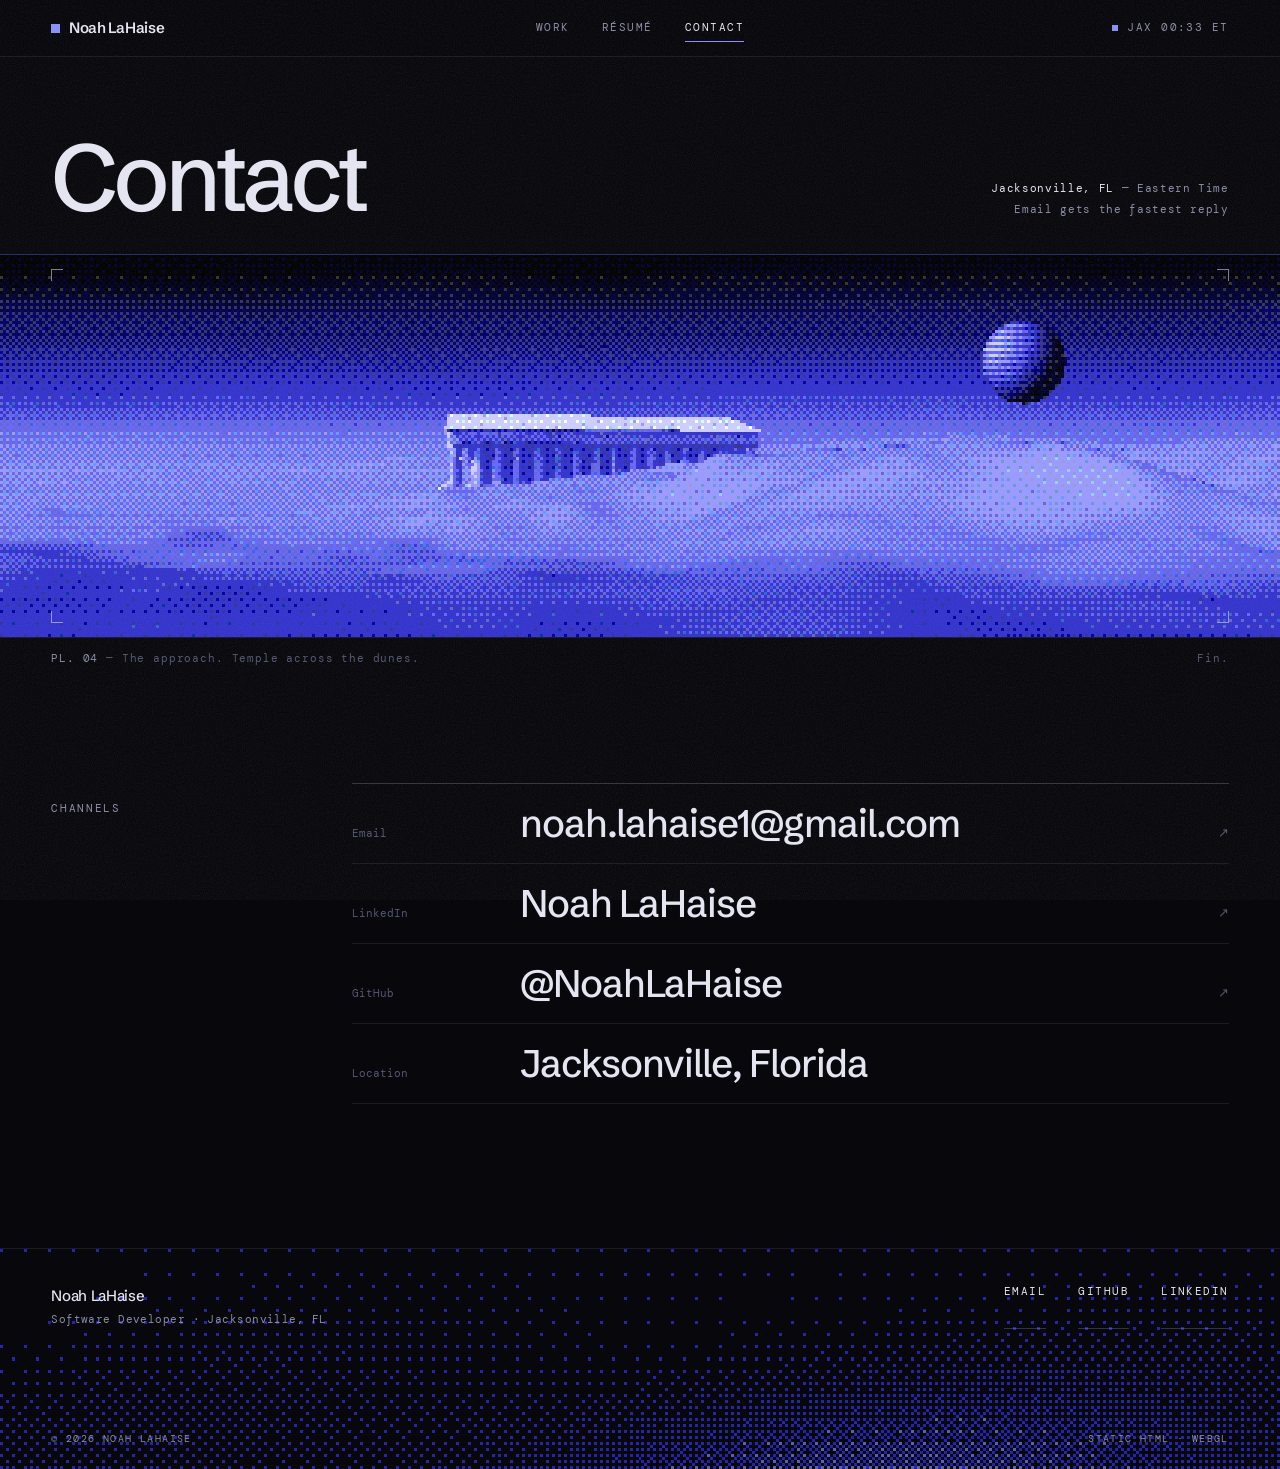
==== commit f1947cc2: "Redesign portfolio with a dark visual system Refresh all pages with a near-black and periwinkle pale" ====
--- a/contact.html
+++ b/contact.html
@@ -5,72 +5,72 @@
   <meta name="viewport" content="width=device-width, initial-scale=1.0">
   <title>Contact — Noah LaHaise</title>
   <meta name="description" content="Get in touch with Noah LaHaise — email, LinkedIn and GitHub.">
-  <meta name="theme-color" content="#efede6">
-  <link rel="icon" href="data:image/svg+xml,<svg xmlns='http://www.w3.org/2000/svg' viewBox='0 0 32 32'><rect width='32' height='32' fill='%232626a6'/><text x='16' y='24' font-family='Georgia,serif' font-size='22' fill='%23efede6' text-anchor='middle'>N</text></svg>">
+  <meta name="theme-color" content="#07070c">
+  <link rel="icon" href="data:image/svg+xml,<svg xmlns='http://www.w3.org/2000/svg' viewBox='0 0 32 32'><rect width='32' height='32' fill='%2307070c'/><rect x='9' y='9' width='14' height='14' fill='%238a8ff8'/></svg>">
   <link rel="preconnect" href="https://fonts.googleapis.com">
   <link rel="preconnect" href="https://fonts.gstatic.com" crossorigin>
-  <link href="https://fonts.googleapis.com/css2?family=Instrument+Serif:ital@0;1&family=DM+Mono:wght@300;400;500&display=swap" rel="stylesheet">
+  <link href="https://fonts.googleapis.com/css2?family=Schibsted+Grotesk:ital,wght@0,400..700;1,400..700&family=DM+Mono:wght@300;400;500&display=swap" rel="stylesheet">
   <link rel="stylesheet" href="css/style.css">
 </head>
 <body>
 <a class="skip" href="#main">Skip to content</a>
-<div class="paper" aria-hidden="true"></div>
+<div class="grain" aria-hidden="true"></div>
 
-<div class="wrap">
-  <header class="top">
-    <a href="index.html" class="mark" aria-label="Noah LaHaise — home">N<i>.</i>L<i>.</i></a>
+<header class="top">
+  <div class="wrap top-inner">
+    <a href="index.html" class="mark" aria-label="Noah LaHaise — home">Noah LaHaise</a>
     <nav class="links" aria-label="Primary">
       <a href="projects.html">Work</a>
       <a href="resume.html">Résumé</a>
       <a href="contact.html" aria-current="page">Contact</a>
     </nav>
-    <div class="meta"><span class="dot"></span> Portfolio — MMXXVI</div>
-  </header>
+    <div class="clock"><span class="dot"></span><span data-clock>Jacksonville, FL</span></div>
+  </div>
+</header>
 
-  <main id="main">
-    <section class="hero">
-      <div class="eyebrow">
-        <span>Index № 04 — Contact</span>
-        <span>Jacksonville, FL</span>
-      </div>
-      <h1 class="display sm"><span class="w">Let’s</span><span class="l2"><span class="w"><em>talk.</em></span></span></h1>
-      <div class="page-lede">
-        <p>Building with <em>AI</em>, integrating with <em>Dynamics</em>, or planning something ambitious? Email is the fastest way to reach me.</p>
-      </div>
-    </section>
+<main id="main">
+  <div class="wrap head">
+    <h1><span class="w">Contact</span></h1>
+    <div class="spec">
+      <span><b>Jacksonville, FL</b> — Eastern Time</span>
+      <span>Email gets the fastest reply</span>
+    </div>
+  </div>
 
-    <section class="contact-list" aria-label="Contact details">
+  <figure>
+    <div class="plate band">
+      <canvas data-parthenon data-yaw=".3" data-dist="150" data-ty="10" data-cy="-2" data-pan="10" data-moon=".6,.22,.11" data-t0="25" aria-label="Dithered rendering of a distant temple on dunes under a large sphere"></canvas>
+      <span class="corner tl"></span><span class="corner tr"></span><span class="corner bl"></span><span class="corner br"></span>
+    </div>
+    <figcaption class="wrap caption">
+      <span><b>PL. 04</b> — The approach. Temple across the dunes.</span>
+      <span>Fin.</span>
+    </figcaption>
+  </figure>
+
+  <section class="wrap block" aria-labelledby="channels">
+    <h2 class="label" id="channels">Channels</h2>
+    <div class="body">
       <ol class="index contact">
         <li><a href="mailto:noah.lahaise1@gmail.com"><span class="n">Email</span><span class="t">noah.lahaise1@gmail.com</span><span class="arr" aria-hidden="true">↗</span></a></li>
         <li><a href="https://www.linkedin.com/in/noah-lahaise-886312169/" target="_blank" rel="noopener noreferrer"><span class="n">LinkedIn</span><span class="t">Noah LaHaise</span><span class="arr" aria-hidden="true">↗</span></a></li>
         <li><a href="https://github.com/NoahLaHaise" target="_blank" rel="noopener noreferrer"><span class="n">GitHub</span><span class="t">@NoahLaHaise</span><span class="arr" aria-hidden="true">↗</span></a></li>
         <li><div class="row"><span class="n">Location</span><span class="t">Jacksonville, Florida</span><span></span></div></li>
       </ol>
-    </section>
-
-    <figure class="plate-wrap spaced">
-      <div class="plate band">
-        <canvas data-parthenon data-yaw=".3" data-dist="150" data-ty="10" data-cy="-2" data-pan="10" data-moon=".6,.22,.11" data-t0="25" aria-label="Dithered rendering of a distant temple on dunes under a large sphere"></canvas>
-        <span class="corner tl"></span><span class="corner tr"></span><span class="corner bl"></span><span class="corner br"></span>
-      </div>
-      <figcaption class="caption">
-        <span><b>PL. 04</b> — The approach. Temple across the dunes.</span>
-        <span>Fin.</span>
-      </figcaption>
-    </figure>
-  </main>
-</div>
+    </div>
+  </section>
+</main>
 
 <footer class="end">
   <canvas aria-hidden="true"></canvas>
   <div class="wrap end-inner">
-    <p class="cta">Let’s build<br><em>what’s next.</em></p>
+    <div class="name">Noah LaHaise<span>Software Developer · Jacksonville, FL</span></div>
     <div class="row">
       <a href="mailto:noah.lahaise1@gmail.com">Email</a>
       <a href="https://github.com/NoahLaHaise" target="_blank" rel="noopener noreferrer">GitHub</a>
       <a href="https://www.linkedin.com/in/noah-lahaise-886312169/" target="_blank" rel="noopener noreferrer">LinkedIn</a>
     </div>
-    <div class="legal"><span>© 2026 Noah LaHaise</span><span>Jacksonville, FL</span></div>
+    <div class="legal"><span>© 2026 Noah LaHaise</span><span>Static HTML · WebGL</span></div>
   </div>
 </footer>
 
--- a/css/style.css
+++ b/css/style.css
@@ -1,275 +1,294 @@
 /* =========================================================================
    Noah LaHaise — portfolio
-   Ultramarine ink on warm paper. Instrument Serif for display, DM Mono for
-   everything else. Artwork is raymarched + Bayer-dithered (js/parthenon.js).
+   Night plate: near-black ground, ultramarine/periwinkle light. Schibsted
+   Grotesk for headings and prose, DM Mono for metadata. Artwork is
+   raymarched + Bayer-dithered live (js/parthenon.js).
    ========================================================================= */
 
 :root {
-  --paper: #efede6;
-  --paper-2: #e6e3d9;
-  --ink: #2626a6;
-  --ink-deep: #14146e;
-  --ink-soft: rgba(38, 38, 166, .58);
-  --rule: rgba(38, 38, 166, .22);
-  --serif: "Instrument Serif", "Times New Roman", serif;
+  color-scheme: dark;
+  --bg: #07070c;
+  --bg-2: #0d0d16;
+  --fg: #e4e5f1;
+  --fg-soft: #8b8da6;
+  --fg-faint: #555770;
+  --accent: #8a8ff8;
+  --accent-deep: #2a2ad0;
+  --rule: rgba(228, 229, 241, .09);
+  --rule-strong: rgba(228, 229, 241, .2);
+  --sans: "Schibsted Grotesk", "Helvetica Neue", sans-serif;
   --mono: "DM Mono", ui-monospace, "Cascadia Mono", Menlo, monospace;
   --gutter: clamp(1rem, 4vw, 3.5rem);
+  --max: 1480px;
   --ease: cubic-bezier(.2, .7, .1, 1);
 }
 
 * { box-sizing: border-box; margin: 0; padding: 0; }
-html { -webkit-text-size-adjust: 100%; scroll-behavior: smooth; }
+html { -webkit-text-size-adjust: 100%; scroll-behavior: smooth; background: var(--bg); }
 body {
-  background: var(--paper);
-  color: var(--ink);
+  background: var(--bg);
+  color: var(--fg);
   font-family: var(--mono);
   font-size: 13px;
   line-height: 1.6;
   -webkit-font-smoothing: antialiased;
   overflow-x: hidden;
-  min-height: 100vh; display: flex; flex-direction: column;   /* footer sits at the bottom on short pages */
-}
-body > .wrap { flex: 1 0 auto; width: 100%; }
-::selection { background: var(--ink); color: var(--paper); }
+  min-height: 100vh; display: flex; flex-direction: column;
+}
+main { flex: 1 0 auto; }
+::selection { background: var(--accent); color: var(--bg); }
 a { color: inherit; text-decoration: none; }
 em { font-style: italic; }
 ul, ol { list-style: none; }
 
-:focus-visible { outline: 1px solid var(--ink); outline-offset: 4px; }
+:focus-visible { outline: 1px solid var(--accent); outline-offset: 4px; }
 .skip {
   position: absolute; left: var(--gutter); top: -3rem; z-index: 100;
-  background: var(--ink); color: var(--paper); padding: .5rem .8rem;
+  background: var(--accent); color: var(--bg); padding: .5rem .8rem;
   text-transform: uppercase; letter-spacing: .14em; font-size: 11px;
 }
 .skip:focus { top: 1rem; }
 
-/* ---------- paper texture ---------- */
-.paper {
-  position: fixed; inset: 0; pointer-events: none; z-index: 50;
-  mix-blend-mode: multiply; opacity: .55;
-  background-image: url("data:image/svg+xml;utf8,<svg xmlns='http://www.w3.org/2000/svg' width='400' height='400'><filter id='n'><feTurbulence type='fractalNoise' baseFrequency='.85' numOctaves='3' stitchTiles='stitch'/><feColorMatrix values='0 0 0 0 .55  0 0 0 0 .52  0 0 0 0 .45  0 0 0 -1.4 1.05'/></filter><rect width='100%' height='100%' filter='url(%23n)'/></svg>");
-}
-.paper::after { /* long fibres */
-  content: ""; position: absolute; inset: 0; opacity: .22;
-  background-image: url("data:image/svg+xml;utf8,<svg xmlns='http://www.w3.org/2000/svg' width='600' height='600'><filter id='f'><feTurbulence type='fractalNoise' baseFrequency='.004 .09' numOctaves='2' seed='4' stitchTiles='stitch'/><feColorMatrix values='0 0 0 0 .5  0 0 0 0 .48  0 0 0 0 .42  0 0 0 -2.2 1.25'/></filter><rect width='100%' height='100%' filter='url(%23f)'/></svg>");
-}
-
-/* ---------- shared bits ---------- */
-.wrap { padding-inline: var(--gutter); max-width: 1480px; margin: 0 auto; }
+/* ---------- film grain ---------- */
+.grain {
+  position: fixed; inset: 0; pointer-events: none; z-index: 60; opacity: .05;
+  background-image: url("data:image/svg+xml;utf8,<svg xmlns='http://www.w3.org/2000/svg' width='300' height='300'><filter id='n'><feTurbulence type='fractalNoise' baseFrequency='.9' numOctaves='2' stitchTiles='stitch'/><feColorMatrix values='0 0 0 0 1  0 0 0 0 1  0 0 0 0 1  0 0 0 1.6 -.35'/></filter><rect width='100%' height='100%' filter='url(%23n)'/></svg>");
+}
+
+/* ---------- shared ---------- */
+.wrap { padding-inline: var(--gutter); max-width: var(--max); margin: 0 auto; width: 100%; }
 .label {
-  text-transform: uppercase; letter-spacing: .16em; font-size: 11px; font-weight: 400; color: var(--ink-soft);
-}
-.serif { font-family: var(--serif); font-weight: 400; }
+  font-family: var(--mono); text-transform: uppercase; letter-spacing: .16em;
+  font-size: 10.5px; font-weight: 400; color: var(--fg-soft);
+}
 .link {
-  text-transform: uppercase; letter-spacing: .14em; font-size: 11px;
-  border-bottom: 1px solid var(--rule); padding-bottom: .2rem;
-  transition: border-color .25s;
-}
-.link:hover { border-color: var(--ink); }
+  font-family: var(--mono); text-transform: uppercase; letter-spacing: .14em; font-size: 11px;
+  color: var(--fg); border-bottom: 1px solid var(--rule-strong); padding-bottom: .2rem;
+  transition: border-color .25s, color .25s;
+}
+.link:hover { border-color: var(--accent); color: var(--accent); }
 
 /* ---------- header ---------- */
 header.top {
+  position: sticky; top: 0; z-index: 40;
+  background: rgba(7, 7, 12, .72);
+  -webkit-backdrop-filter: blur(14px) saturate(1.2); backdrop-filter: blur(14px) saturate(1.2);
+  border-bottom: 1px solid var(--rule);
+}
+.top-inner {
   display: grid; grid-template-columns: 1fr auto 1fr; align-items: center;
-  padding-block: 1.4rem; border-bottom: 1px solid var(--rule);
-  text-transform: uppercase; letter-spacing: .14em; font-size: 11px;
-}
-.mark { font-family: var(--serif); font-size: 26px; letter-spacing: 0; text-transform: none; line-height: 1; justify-self: start; }
-.mark i { font-style: italic; }
-nav.links { display: flex; gap: 2.2rem; }
-nav.links a { position: relative; padding-block: .2rem; }
+  height: 56px; text-transform: uppercase; letter-spacing: .14em; font-size: 10.5px;
+}
+.mark {
+  font-family: var(--sans); font-weight: 600; font-size: 15px; letter-spacing: -.02em; text-transform: none;
+  justify-self: start; display: inline-flex; align-items: center; gap: .55rem;
+}
+.mark::before { content: ""; width: 9px; height: 9px; background: var(--accent); }
+nav.links { display: flex; gap: 2rem; color: var(--fg-soft); }
+nav.links a { position: relative; padding-block: .2rem; transition: color .25s; }
+nav.links a:hover, nav.links a[aria-current="page"] { color: var(--fg); }
 nav.links a::after {
-  content: ""; position: absolute; left: 0; right: 100%; bottom: 0; height: 1px; background: currentColor;
+  content: ""; position: absolute; left: 0; right: 100%; bottom: -2px; height: 1px; background: var(--accent);
   transition: right .35s var(--ease);
 }
 nav.links a:hover::after, nav.links a[aria-current="page"]::after { right: 0; }
-.top .meta { justify-self: end; display: flex; align-items: center; gap: .6rem; }
-.dot { width: 7px; height: 7px; background: var(--ink); display: inline-block; animation: blink 2.4s steps(2) infinite; }
-@keyframes blink { 50% { opacity: .15; } }
-
-/* ---------- hero / page heads ---------- */
-.hero { padding-top: clamp(2.5rem, 7vw, 6rem); position: relative; }
-.eyebrow {
-  display: flex; justify-content: space-between; gap: .4rem 1rem; flex-wrap: wrap;
-  text-transform: uppercase; letter-spacing: .16em; font-size: 11px; color: var(--ink-soft);
-  margin-bottom: 1.2rem;
-}
-.display {
-  font-family: var(--serif); font-weight: 400;
-  font-size: clamp(4rem, 15.5vw, 15.5rem);
-  line-height: .82; letter-spacing: -.035em;
-}
-.display .l2 { display: block; padding-left: 12vw; }
-.display.sm { font-size: clamp(3.6rem, 11vw, 11rem); line-height: .86; }
-.display .w { display: inline-block; opacity: 0; transform: translateY(.18em); animation: rise 1.1s var(--ease) forwards; }
-.display .l2 .w { animation-delay: .12s; }
+.top .clock { justify-self: end; color: var(--fg-soft); display: flex; align-items: center; gap: .6rem; font-variant-numeric: tabular-nums; }
+.dot { width: 6px; height: 6px; background: var(--accent); display: inline-block; animation: blink 2.4s steps(2) infinite; }
+@keyframes blink { 50% { opacity: .2; } }
+
+/* ---------- page head ---------- */
+.head {
+  display: grid; grid-template-columns: repeat(12, 1fr); gap: 1.5rem; align-items: end;
+  padding-block: clamp(2.5rem, 6vw, 5rem) clamp(1.5rem, 3vw, 2.2rem);
+}
+.head h1 {
+  grid-column: 1 / span 8;
+  font-family: var(--sans); font-weight: 500;
+  font-size: clamp(2.8rem, 7.4vw, 7rem); line-height: .9; letter-spacing: -.055em;
+}
+.head h1 .w { display: inline-block; opacity: 0; transform: translateY(.15em); animation: rise 1s var(--ease) forwards; }
+.head h1 .w + .w { animation-delay: .08s; }
+.head h1 .soft { color: var(--fg-faint); }
+.head .spec {
+  grid-column: 9 / span 4; justify-self: end; text-align: right;
+  display: grid; gap: .25rem; color: var(--fg-soft); font-size: 11px; letter-spacing: .06em;
+  opacity: 0; animation: fade 1s .25s ease forwards;
+}
+.head .spec b { color: var(--fg); font-weight: 400; }
 @keyframes rise { to { opacity: 1; transform: none; } }
-
-.page-lede {
-  display: grid; grid-template-columns: repeat(12, 1fr); gap: 1.5rem;
-  margin-top: clamp(1.5rem, 3vw, 2.5rem);
-}
-.page-lede p {
-  grid-column: 7 / span 6;
-  font-family: var(--serif); font-size: clamp(1.35rem, 2.1vw, 1.9rem); line-height: 1.15; letter-spacing: -.005em;
-}
-.page-lede p em { font-style: italic; }
-
-/* ---------- plates (dithered artwork) ---------- */
-.plate-wrap { position: relative; margin-top: clamp(1.5rem, 3vw, 2.5rem); }
+@keyframes fade { to { opacity: 1; } }
+
+/* ---------- plates (dithered artwork, full-bleed) ---------- */
 .plate {
-  position: relative; width: 100%; aspect-ratio: 21 / 9;
-  background: linear-gradient(to top, var(--ink), #6b70e0 55%, #c9c6f2); overflow: hidden;
-  opacity: 0; animation: fade 1.4s .35s ease forwards;
-}
-.plate.band { aspect-ratio: 21 / 6; }
-@keyframes fade { to { opacity: 1; } }
+  position: relative; width: 100%; height: clamp(440px, 58vw, 82svh);
+  background: linear-gradient(to top, #14146e, #07070c 70%); overflow: hidden;
+  border-block: 1px solid var(--rule);
+  opacity: 0; animation: fade 1.6s .3s ease forwards;
+}
+.plate.band { height: clamp(240px, 30vw, 420px); }
 .plate canvas { width: 100%; height: 100%; display: block; image-rendering: pixelated; image-rendering: crisp-edges; }
-.plate .corner { position: absolute; width: 14px; height: 14px; border: 1px solid var(--paper); opacity: .8; mix-blend-mode: difference; }
-.corner.tl { top: 12px; left: 12px; border-right: 0; border-bottom: 0; }
-.corner.tr { top: 12px; right: 12px; border-left: 0; border-bottom: 0; }
-.corner.bl { bottom: 12px; left: 12px; border-right: 0; border-top: 0; }
-.corner.br { bottom: 12px; right: 12px; border-left: 0; border-top: 0; }
+.plate .corner { position: absolute; width: 12px; height: 12px; border: 1px solid var(--fg); opacity: .55; }
+.corner.tl { top: 14px; left: var(--gutter); border-right: 0; border-bottom: 0; }
+.corner.tr { top: 14px; right: var(--gutter); border-left: 0; border-bottom: 0; }
+.corner.bl { bottom: 14px; left: var(--gutter); border-right: 0; border-top: 0; }
+.corner.br { bottom: 14px; right: var(--gutter); border-left: 0; border-top: 0; }
 .caption {
   display: flex; justify-content: space-between; gap: .3rem 1rem; flex-wrap: wrap;
-  padding-top: .75rem; font-size: 11px; letter-spacing: .08em; color: var(--ink-soft);
-}
-.caption b { font-weight: 500; color: var(--ink); }
-
-/* ---------- intro (home) ---------- */
-.intro {
+  padding-block: .8rem; font-size: 10.5px; letter-spacing: .08em; color: var(--fg-faint);
+}
+.caption b { font-weight: 400; color: var(--fg-soft); }
+
+/* ---------- blocks: label column + content ---------- */
+.block {
   display: grid; grid-template-columns: repeat(12, 1fr); gap: 1.5rem;
-  padding-block: clamp(4rem, 10vw, 9rem);
-}
-.intro .label { grid-column: 1 / span 3; }
-.intro p.lede {
-  grid-column: 4 / span 8;
-  font-family: var(--serif); font-size: clamp(1.7rem, 3.3vw, 3.1rem); line-height: 1.08; letter-spacing: -.01em;
-  text-indent: 3em;
-}
-.facts {
-  grid-column: 4 / span 8; display: grid; grid-template-columns: repeat(3, 1fr); gap: 1.5rem;
-  border-top: 1px solid var(--rule); padding-top: 1.2rem; margin-top: 1rem;
-}
-.facts dt { text-transform: uppercase; letter-spacing: .16em; font-size: 10px; color: var(--ink-soft); }
-.facts dd { font-size: 13px; margin-top: .3rem; }
-
-/* ---------- section heads ---------- */
-.sec-head {
-  display: flex; justify-content: space-between; align-items: baseline; gap: 1rem; flex-wrap: wrap;
-  border-bottom: 1px solid var(--ink); padding-bottom: .8rem;
-}
-.sec-head h2 { font-family: var(--serif); font-weight: 400; font-size: clamp(2.4rem, 5vw, 4.2rem); letter-spacing: -.02em; line-height: 1; }
-
-/* ---------- index list (home work list, contact rows) ---------- */
+  padding-block: clamp(3.5rem, 8vw, 6.5rem) 0;
+}
+.block > .label { grid-column: 1 / span 3; padding-top: 1.1rem; }
+.block > .label .count { display: block; color: var(--fg-faint); margin-top: .3rem; }
+.block > .body { grid-column: 4 / span 9; }
+
+/* spec sheet rows (home "about") */
+.sheet { border-top: 1px solid var(--rule-strong); }
+.sheet div {
+  display: grid; grid-template-columns: 9rem 1fr; gap: 1.5rem; align-items: baseline;
+  padding-block: 1.05rem; border-bottom: 1px solid var(--rule);
+}
+.sheet dt { text-transform: uppercase; letter-spacing: .16em; font-size: 10.5px; color: var(--fg-faint); }
+.sheet dd { font-family: var(--sans); font-size: clamp(1.05rem, 1.5vw, 1.3rem); line-height: 1.35; letter-spacing: -.01em; }
+.sheet dd small { display: block; font-family: var(--mono); font-size: 11.5px; color: var(--fg-soft); letter-spacing: .02em; margin-top: .25rem; }
+
+/* ---------- index list (work rows, contact rows) ---------- */
+ol.index { border-top: 1px solid var(--rule-strong); }
 ol.index li { border-bottom: 1px solid var(--rule); }
 .index a, .index .row {
-  display: grid; grid-template-columns: 4rem 1fr 1.2fr 5rem 2rem; gap: 1.5rem; align-items: baseline;
-  padding-block: 1.35rem; position: relative; isolation: isolate;
+  display: grid; grid-template-columns: 3rem 1.1fr 1fr 4.5rem 1.5rem; gap: 1.5rem; align-items: baseline;
+  padding-block: 1.15rem; position: relative; isolation: isolate;
 }
 .index a::before { /* dithered wipe on hover */
-  content: ""; position: absolute; inset: 0; z-index: -1;
-  background-image: radial-gradient(var(--ink) 1px, transparent 1.2px);
-  background-size: 4px 4px; opacity: 0; transform: scaleX(0); transform-origin: left;
-  transition: transform .55s var(--ease), opacity .2s;
-}
-.index a:hover::before, .index a:focus-visible::before { opacity: .12; transform: scaleX(1); }
-.index .n { font-size: 11px; color: var(--ink-soft); }
-.index .t { font-family: var(--serif); font-size: clamp(1.5rem, 2.6vw, 2.3rem); line-height: 1.05; letter-spacing: -.01em; transition: transform .45s var(--ease); }
-.index a:hover .t { transform: translateX(.6rem); font-style: italic; }
-.index .s { font-size: 11.5px; color: var(--ink-soft); letter-spacing: .02em; }
-.index .y { font-size: 11px; text-align: right; }
-.index .arr { justify-self: end; transition: transform .35s; }
-.index a:hover .arr { transform: translate(3px, -3px); }
+  content: ""; position: absolute; inset: 0 calc(var(--gutter) * -.35); z-index: -1;
+  background-image: radial-gradient(var(--accent) .9px, transparent 1.1px);
+  background-size: 3px 3px; opacity: 0; transform: scaleX(0); transform-origin: left;
+  transition: transform .55s var(--ease), opacity .25s;
+}
+.index a:hover::before, .index a:focus-visible::before { opacity: .16; transform: scaleX(1); }
+.index .n { font-size: 10.5px; color: var(--fg-faint); }
+.index .t {
+  font-family: var(--sans); font-weight: 500; font-size: clamp(1.2rem, 2vw, 1.65rem);
+  line-height: 1.1; letter-spacing: -.025em; transition: transform .45s var(--ease), color .25s;
+}
+.index a:hover .t { transform: translateX(.5rem); color: var(--accent); }
+.index .s { font-size: 11px; color: var(--fg-soft); letter-spacing: .02em; }
+.index .y { font-size: 10.5px; color: var(--fg-soft); text-align: right; }
+.index .arr { justify-self: end; color: var(--fg-faint); transition: transform .35s, color .25s; }
+.index a:hover .arr { transform: translate(3px, -3px); color: var(--accent); }
 .more { display: flex; justify-content: flex-end; padding-top: 1.4rem; }
 
-/* contact variant: label | value | arrow */
-.contact-list { margin-top: clamp(3rem, 7vw, 5rem); }
-.index.contact { border-top: 1px solid var(--ink); }
-.plate-wrap.spaced { margin-top: clamp(3rem, 7vw, 5rem); }
-.index.contact a, .index.contact .row { grid-template-columns: 9rem 1fr 2rem; }
-.index.contact .t { font-size: clamp(1.6rem, 3.4vw, 3rem); word-break: break-word; }
-
-/* ---------- projects page ---------- */
-.projects { margin-top: clamp(4rem, 9vw, 7rem); }
+.index.contact a, .index.contact .row { grid-template-columns: 9rem 1fr 1.5rem; }
+.index.contact .t { font-size: clamp(1.4rem, 3vw, 2.4rem); word-break: break-word; }
+.note-line { margin-top: 1.2rem; color: var(--fg-soft); font-size: 11.5px; }
+
+/* ---------- projects ---------- */
+.stack { padding-top: clamp(3.5rem, 8vw, 6.5rem); }
+.projects { border-top: 1px solid var(--rule-strong); }
 .project {
   display: grid; grid-template-columns: repeat(12, 1fr); gap: 1.5rem;
-  padding-block: clamp(2rem, 4vw, 3.2rem); border-bottom: 1px solid var(--rule);
-  scroll-margin-top: 2rem;
-}
-.project .side { grid-column: 1 / span 3; display: flex; flex-direction: column; gap: 1.1rem; }
-.project .num { font-family: var(--serif); font-size: clamp(2.6rem, 4vw, 3.6rem); line-height: .9; }
+  padding-block: clamp(2rem, 4vw, 3rem); border-bottom: 1px solid var(--rule);
+  scroll-margin-top: 72px;
+}
+.project .side { grid-column: 1 / span 3; display: flex; flex-direction: column; gap: 1rem; }
+.project .num { font-size: 10.5px; color: var(--accent); letter-spacing: .12em; }
 .project .side dl { display: grid; gap: .8rem; }
-.project .side dt { text-transform: uppercase; letter-spacing: .16em; font-size: 10px; color: var(--ink-soft); }
-.project .side dd { font-size: 12px; margin-top: .15rem; }
-.project .main { grid-column: 4 / span 9; max-width: 52rem; }
-.project h2 { font-family: var(--serif); font-weight: 400; font-size: clamp(2rem, 4vw, 3.4rem); line-height: 1; letter-spacing: -.02em; }
-.project p { font-size: 14px; line-height: 1.75; margin-top: 1.1rem; max-width: 46rem; color: var(--ink); }
-.project .note { color: var(--ink-soft); font-size: 12.5px; margin-top: .9rem; }
+.project .side dt { text-transform: uppercase; letter-spacing: .16em; font-size: 10px; color: var(--fg-faint); }
+.project .side dd { font-size: 11.5px; color: var(--fg-soft); margin-top: .15rem; }
+.project .main { grid-column: 4 / span 9; max-width: 50rem; }
+.project h2 {
+  font-family: var(--sans); font-weight: 500; font-size: clamp(1.6rem, 3vw, 2.4rem);
+  line-height: 1.05; letter-spacing: -.035em;
+}
+.project p {
+  font-family: var(--sans); font-size: 16px; line-height: 1.65; margin-top: 1rem; max-width: 44rem;
+  color: rgba(228, 229, 241, .78);
+}
+.project .note { font-family: var(--mono); color: var(--fg-soft); font-size: 11.5px; margin-top: .9rem; }
 .project .note::before { content: "— "; }
 .project .actions { margin-top: 1.4rem; display: flex; gap: 1.5rem; flex-wrap: wrap; }
 
 /* ---------- résumé ---------- */
-.cv { margin-top: clamp(4rem, 9vw, 7rem); }
-.cv-section {
-  display: grid; grid-template-columns: repeat(12, 1fr); gap: 1.5rem;
-  border-top: 1px solid var(--ink); padding-block: 1.4rem clamp(3rem, 6vw, 4.5rem);
-}
-.cv-section > .label { grid-column: 1 / span 3; padding-top: .5rem; }
-.cv-section > .body { grid-column: 4 / span 9; }
-.role + .role { margin-top: clamp(2.2rem, 4vw, 3rem); padding-top: clamp(2.2rem, 4vw, 3rem); border-top: 1px solid var(--rule); }
+.role + .role { margin-top: 2.2rem; padding-top: 2.2rem; border-top: 1px solid var(--rule); }
+.block > .body.cv { border-top: 1px solid var(--rule-strong); padding-top: 1.2rem; }
 .role-head { display: flex; justify-content: space-between; align-items: baseline; gap: .4rem 1.5rem; flex-wrap: wrap; }
-.role h3 { font-family: var(--serif); font-weight: 400; font-size: clamp(1.9rem, 3.4vw, 2.9rem); line-height: 1.02; letter-spacing: -.015em; }
-.role .when { font-size: 11px; letter-spacing: .12em; text-transform: uppercase; white-space: nowrap; }
-.role .org { font-size: 11px; letter-spacing: .16em; text-transform: uppercase; color: var(--ink-soft); margin-top: .5rem; }
-.role ul { margin-top: 1.2rem; display: grid; gap: .85rem; max-width: 50rem; }
-.role li { display: grid; grid-template-columns: 1.6rem 1fr; font-size: 14px; line-height: 1.7; }
-.role li::before { content: "—"; color: var(--ink-soft); }
+.role h3 {
+  font-family: var(--sans); font-weight: 500; font-size: clamp(1.4rem, 2.4vw, 1.9rem);
+  line-height: 1.1; letter-spacing: -.03em;
+}
+.role h3 .soft { color: var(--fg-soft); font-weight: 400; }
+.role .when { font-size: 10.5px; letter-spacing: .12em; text-transform: uppercase; color: var(--fg-soft); white-space: nowrap; }
+.role .org { font-size: 10.5px; letter-spacing: .16em; text-transform: uppercase; color: var(--accent); margin-top: .45rem; }
+.role ul { margin-top: 1.1rem; display: grid; gap: .8rem; max-width: 48rem; }
+.role li {
+  display: grid; grid-template-columns: 1.4rem 1fr;
+  font-family: var(--sans); font-size: 15.5px; line-height: 1.6; color: rgba(228, 229, 241, .78);
+}
+.role li::before { content: "—"; color: var(--fg-faint); }
 .skills { display: grid; grid-template-columns: repeat(3, 1fr); gap: 1.5rem; }
-.skills h3 { text-transform: uppercase; letter-spacing: .16em; font-size: 10px; color: var(--ink-soft); font-weight: 400; padding-bottom: .6rem; border-bottom: 1px solid var(--rule); }
-.skills li { font-family: var(--serif); font-size: clamp(1.3rem, 2vw, 1.7rem); line-height: 1.25; padding-block: .3rem; }
+.skills h3 {
+  text-transform: uppercase; letter-spacing: .16em; font-size: 10px; color: var(--fg-faint); font-weight: 400;
+  padding-bottom: .6rem; margin-bottom: .4rem;
+}
+.skills li {
+  font-family: var(--sans); font-size: clamp(1.05rem, 1.5vw, 1.25rem); letter-spacing: -.01em;
+  padding-block: .35rem; border-bottom: 1px solid var(--rule);
+}
 
 /* ---------- footer ---------- */
 footer.end {
-  margin-top: clamp(5rem, 12vw, 10rem); background: var(--ink); color: var(--paper);
-  position: relative; overflow: hidden;
-}
-footer.end canvas { position: absolute; inset: 0; width: 100%; height: 100%; image-rendering: pixelated; opacity: .9; }
-.end-inner { position: relative; padding-block: clamp(3rem, 8vw, 6rem) 1.5rem; }
-.end .cta { font-family: var(--serif); font-weight: 400; font-size: clamp(3rem, 10vw, 9rem); line-height: .9; letter-spacing: -.03em; }
-.end .cta em { font-style: italic; }
-.end .row { display: flex; flex-wrap: wrap; gap: 1.2rem 2.5rem; margin-top: 2.5rem; text-transform: uppercase; letter-spacing: .14em; font-size: 11px; }
-.end .row a { border-bottom: 1px solid rgba(239, 237, 230, .4); padding-bottom: .2rem; }
-.end .row a:hover { border-color: var(--paper); }
-.end .legal { display: flex; justify-content: space-between; gap: 1rem; flex-wrap: wrap; margin-top: 4rem; font-size: 10px; letter-spacing: .14em; opacity: .6; text-transform: uppercase; }
-footer.end :focus-visible { outline-color: var(--paper); }
+  margin-top: clamp(5rem, 12vw, 9rem); position: relative; overflow: hidden;
+  border-top: 1px solid var(--rule);
+}
+footer.end canvas { position: absolute; inset: 0; width: 100%; height: 100%; image-rendering: pixelated; }
+.end-inner {
+  position: relative; min-height: 220px;
+  display: grid; grid-template-columns: 1fr auto; align-content: space-between; gap: 2.5rem 1.5rem;
+  padding-block: 2.2rem 1.4rem;
+}
+.end .name { font-family: var(--sans); font-weight: 500; font-size: 15px; letter-spacing: -.02em; }
+.end .name span { display: block; font-family: var(--mono); font-weight: 400; font-size: 11px; color: var(--fg-soft); letter-spacing: .04em; margin-top: .2rem; }
+.end .row { display: flex; flex-wrap: wrap; gap: .8rem 2rem; justify-content: flex-end; text-transform: uppercase; letter-spacing: .14em; font-size: 10.5px; }
+.end .row a { border-bottom: 1px solid var(--rule-strong); padding-bottom: .2rem; transition: border-color .25s, color .25s; }
+.end .row a:hover { border-color: var(--accent); color: var(--accent); }
+.end .legal {
+  grid-column: 1 / -1; display: flex; justify-content: space-between; gap: 1rem; flex-wrap: wrap;
+  font-size: 10px; letter-spacing: .14em; color: var(--fg-soft); text-transform: uppercase;
+}
 
 /* ---------- responsive ---------- */
 @media (max-width: 860px) {
-  header.top { grid-template-columns: 1fr auto; }
-  header.top .meta { display: none; }
-  nav.links { gap: 1.1rem; }
-  .plate { aspect-ratio: 16 / 10; }
-  .plate.band { aspect-ratio: 2 / 1; }
-  .display .l2 { padding-left: 0; }
-  .page-lede p { grid-column: 1 / -1; }
-  .intro .label, .intro p.lede, .facts { grid-column: 1 / -1; }
-  .facts { grid-template-columns: 1fr 1fr; }
-  .index a, .index .row { grid-template-columns: 2.2rem 1fr 2rem; gap: .4rem 1rem; }
+  .top-inner { grid-template-columns: 1fr auto; }
+  .top .clock { display: none; }
+  nav.links { gap: 1.2rem; }
+  .head h1, .head .spec { grid-column: 1 / -1; }
+  .head .spec { justify-self: start; text-align: left; }
+  .block > .label, .block > .body { grid-column: 1 / -1; }
+  .block > .label { padding-top: 0; }
+  .sheet div { grid-template-columns: 1fr; gap: .3rem; }
+  .index a, .index .row { grid-template-columns: 2rem 1fr 1.5rem; gap: .35rem .9rem; }
   .index .s { grid-column: 2 / 3; }
   .index .y { display: none; }
   .index .arr { grid-row: 1; grid-column: 3; }
-  .index.contact a, .index.contact .row { grid-template-columns: 1fr 2rem; }
+  .index.contact a, .index.contact .row { grid-template-columns: 1fr 1.5rem; }
   .index.contact .n { grid-column: 1 / -1; }
   .index.contact .arr { grid-row: 2; grid-column: 2; }
   .project .side, .project .main { grid-column: 1 / -1; }
   .project .side { flex-direction: row; align-items: flex-start; gap: 1.5rem; }
-  .project .side dl { grid-template-columns: 1fr 1fr; flex: 1; }
-  .cv-section > .label, .cv-section > .body { grid-column: 1 / -1; }
+  .project .side dl { grid-template-columns: 1fr 2fr; flex: 1; }
   .skills { grid-template-columns: 1fr 1fr; }
+  .end-inner { grid-template-columns: 1fr; }
+  .end .row { justify-content: flex-start; }
 }
 @media (max-width: 480px) {
   .skills { grid-template-columns: 1fr; }
-  .project .side { flex-direction: column; gap: 1rem; }
+  .project .side { flex-direction: column; gap: .8rem; }
+  .project .side dl { grid-template-columns: 1fr; }
 }
 @media (prefers-reduced-motion: reduce) {
   html { scroll-behavior: auto; }
